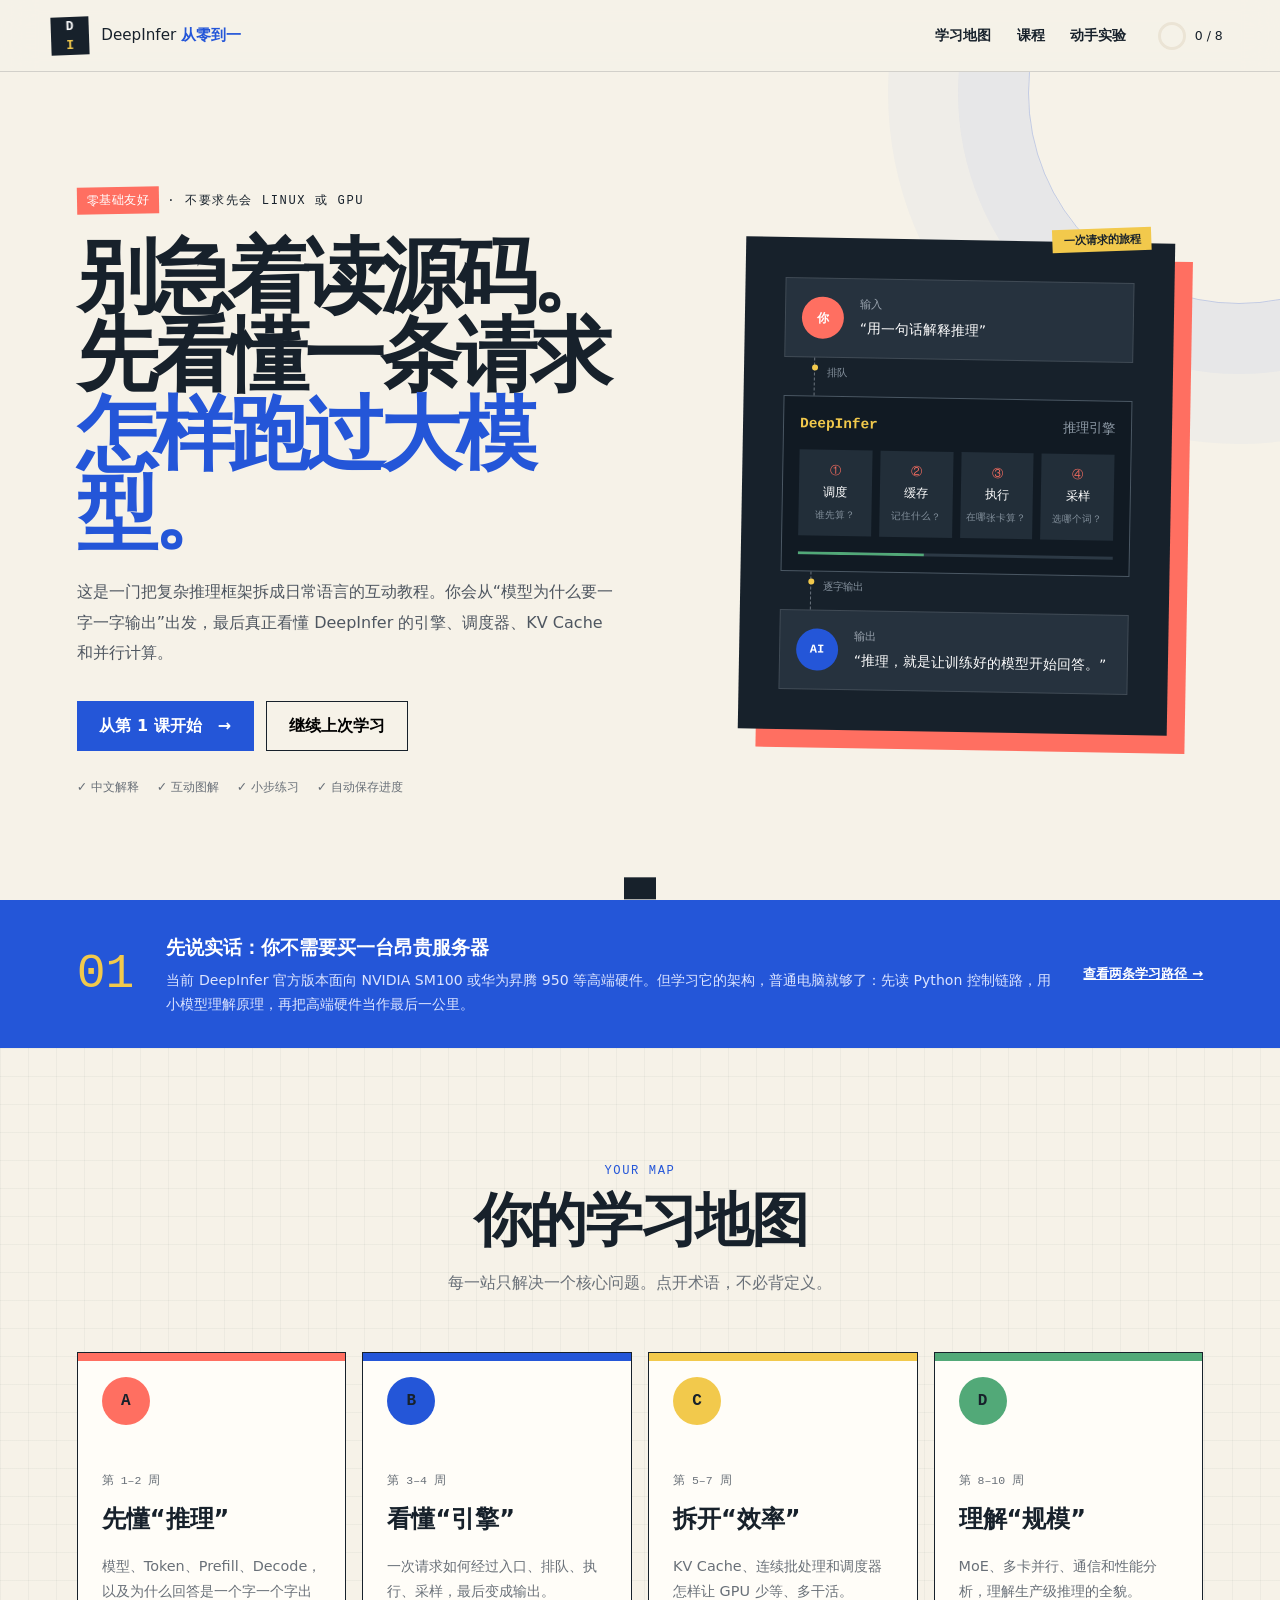
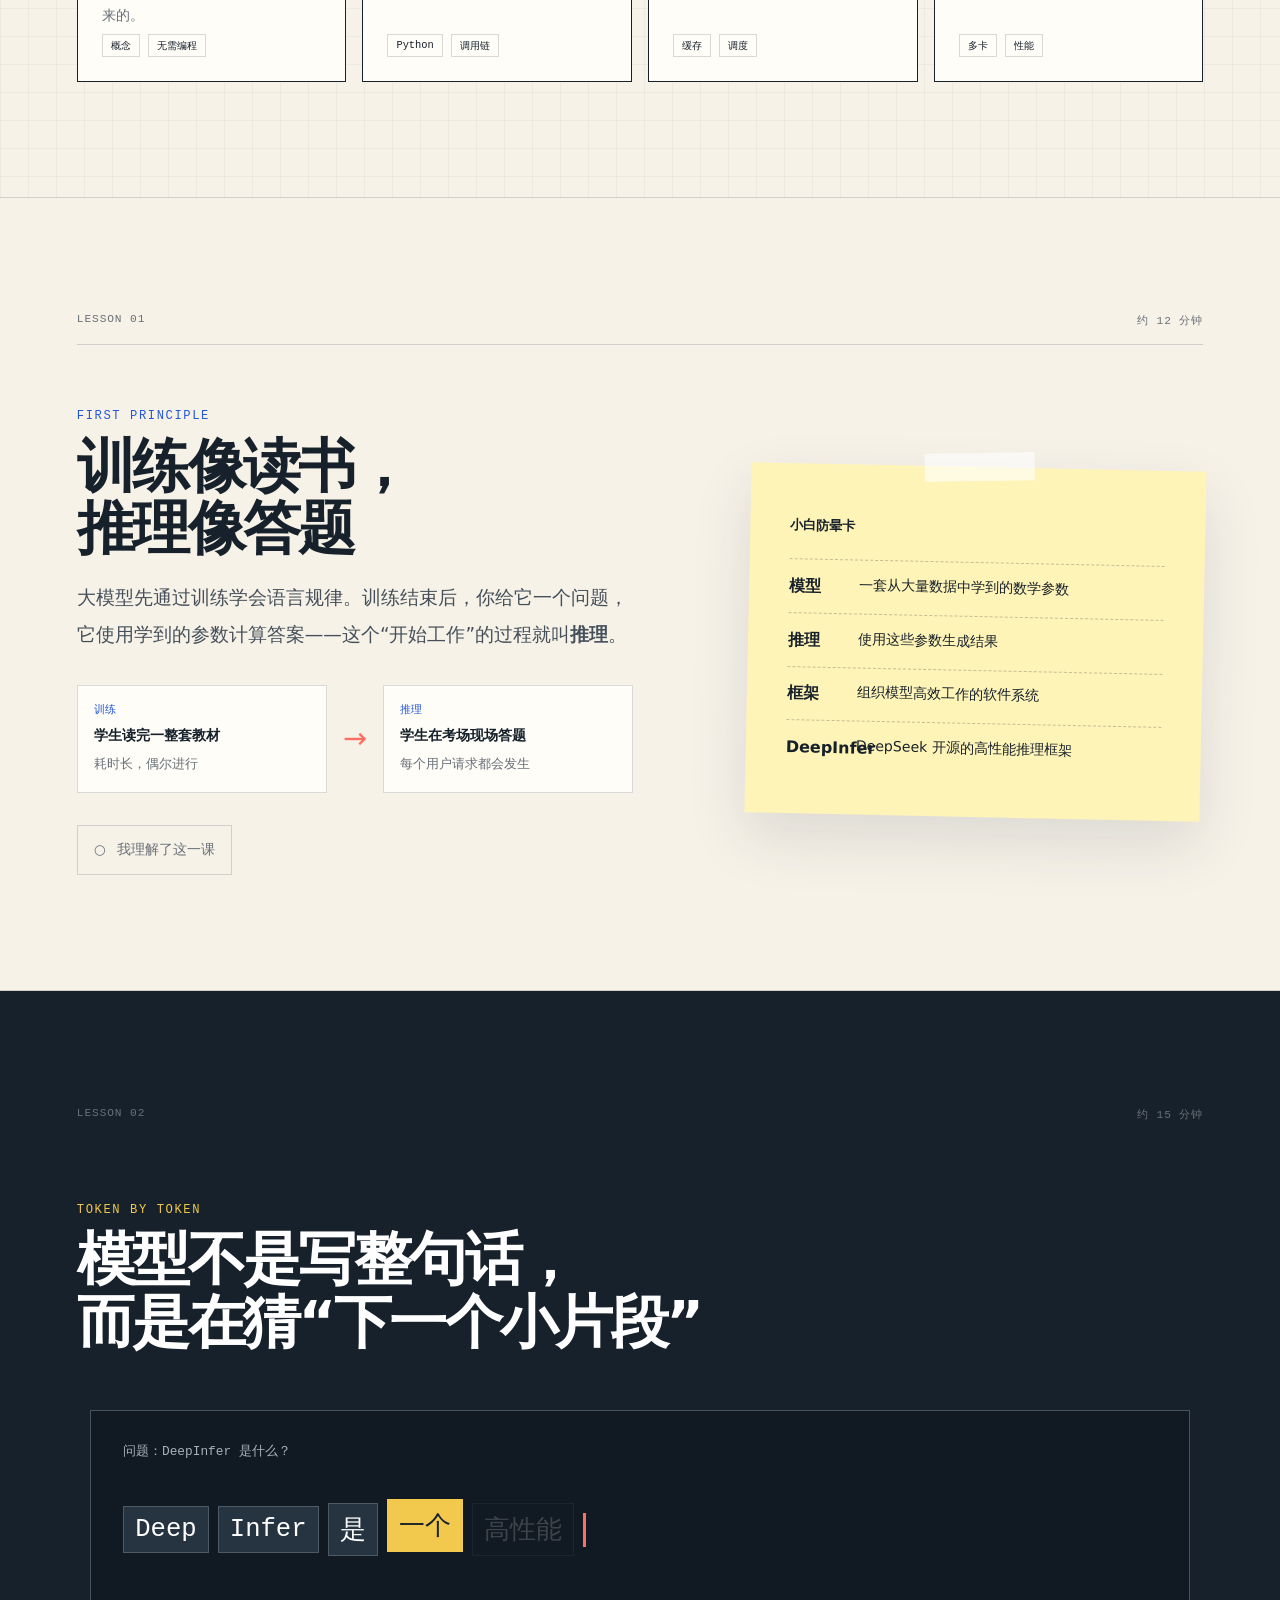
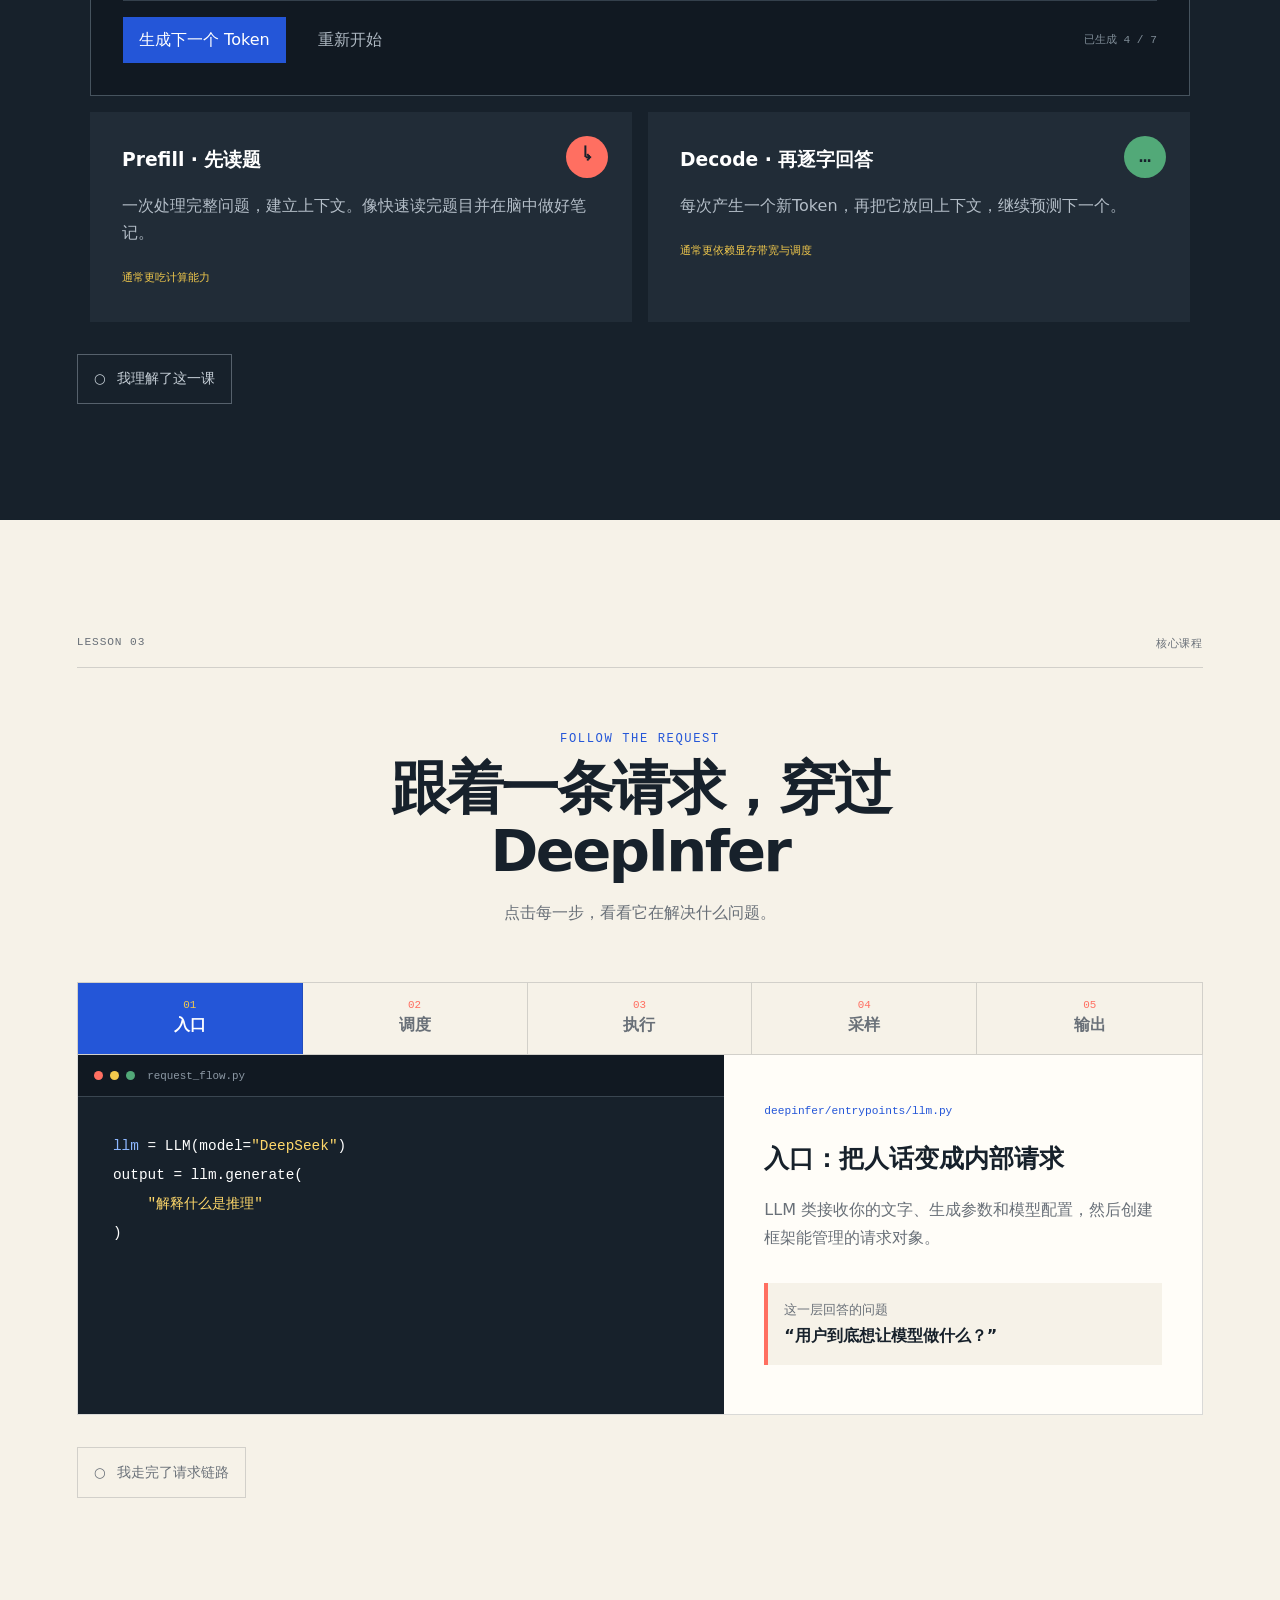
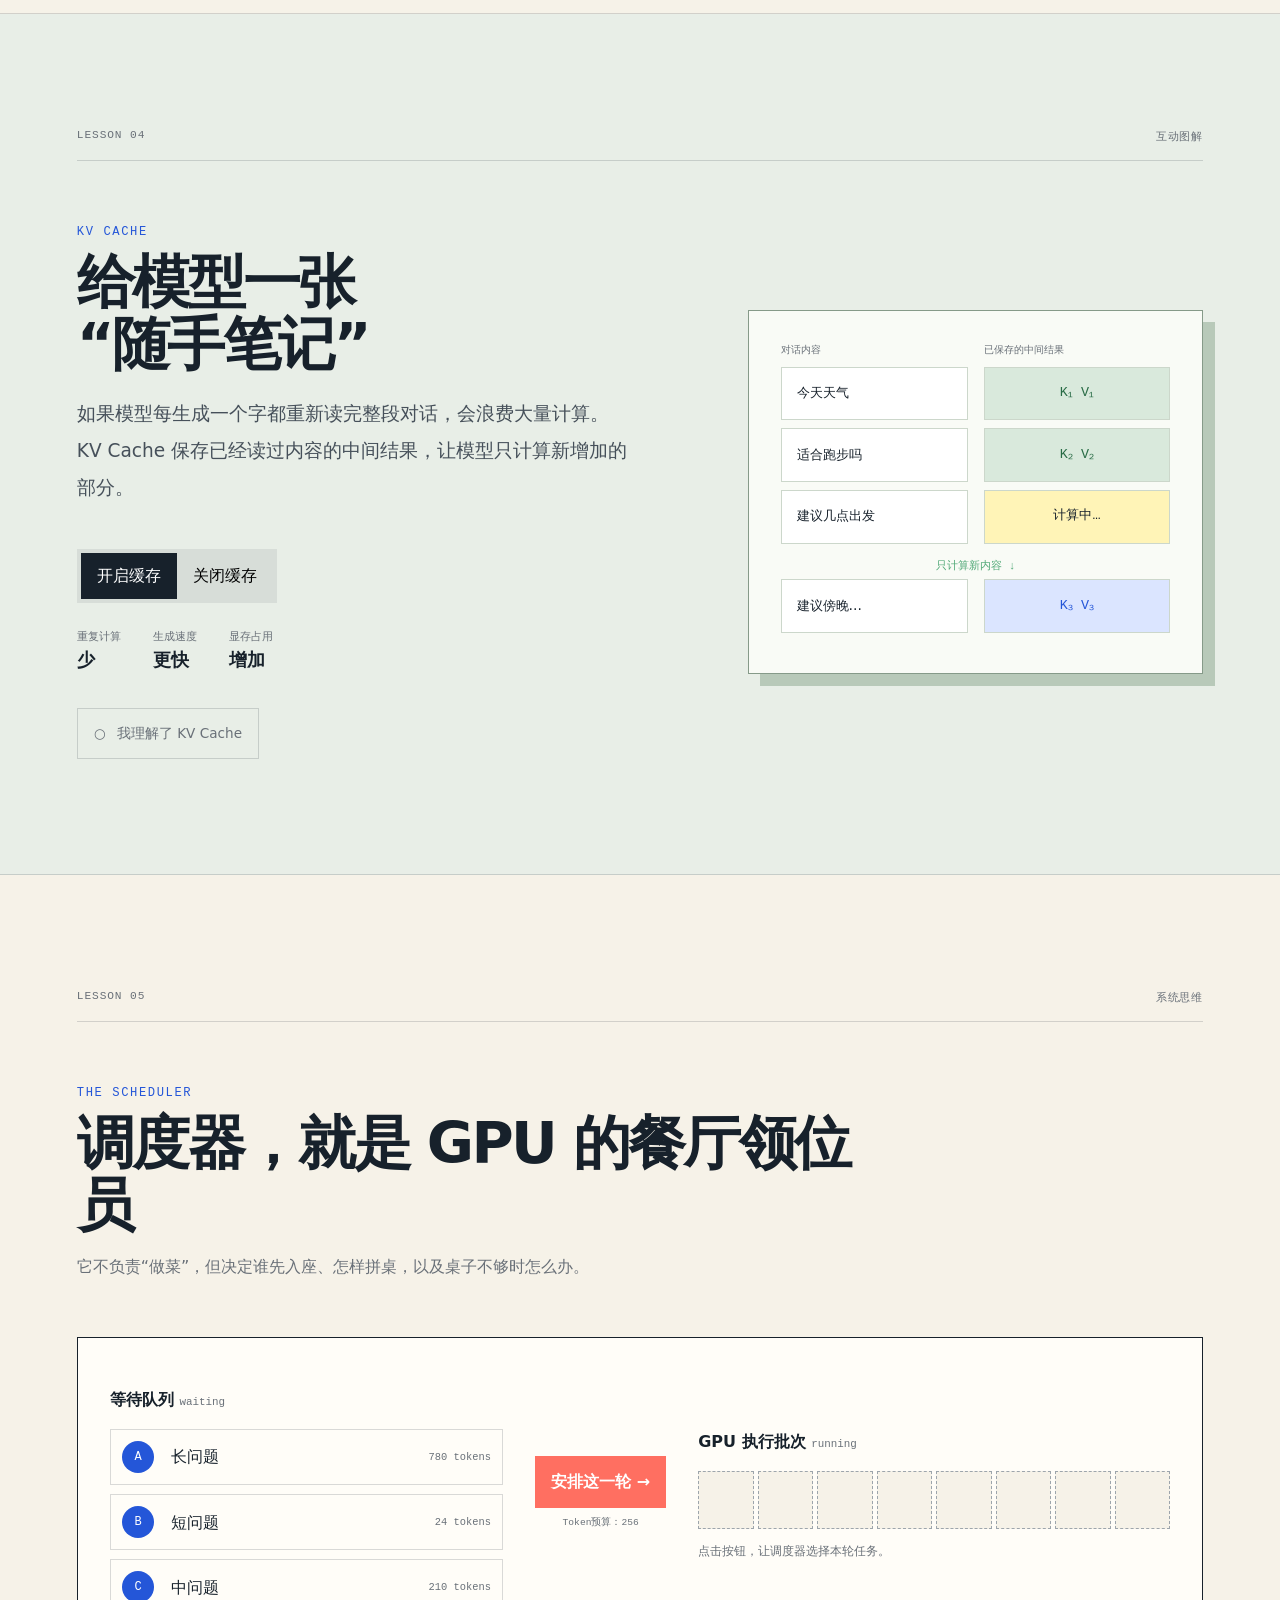
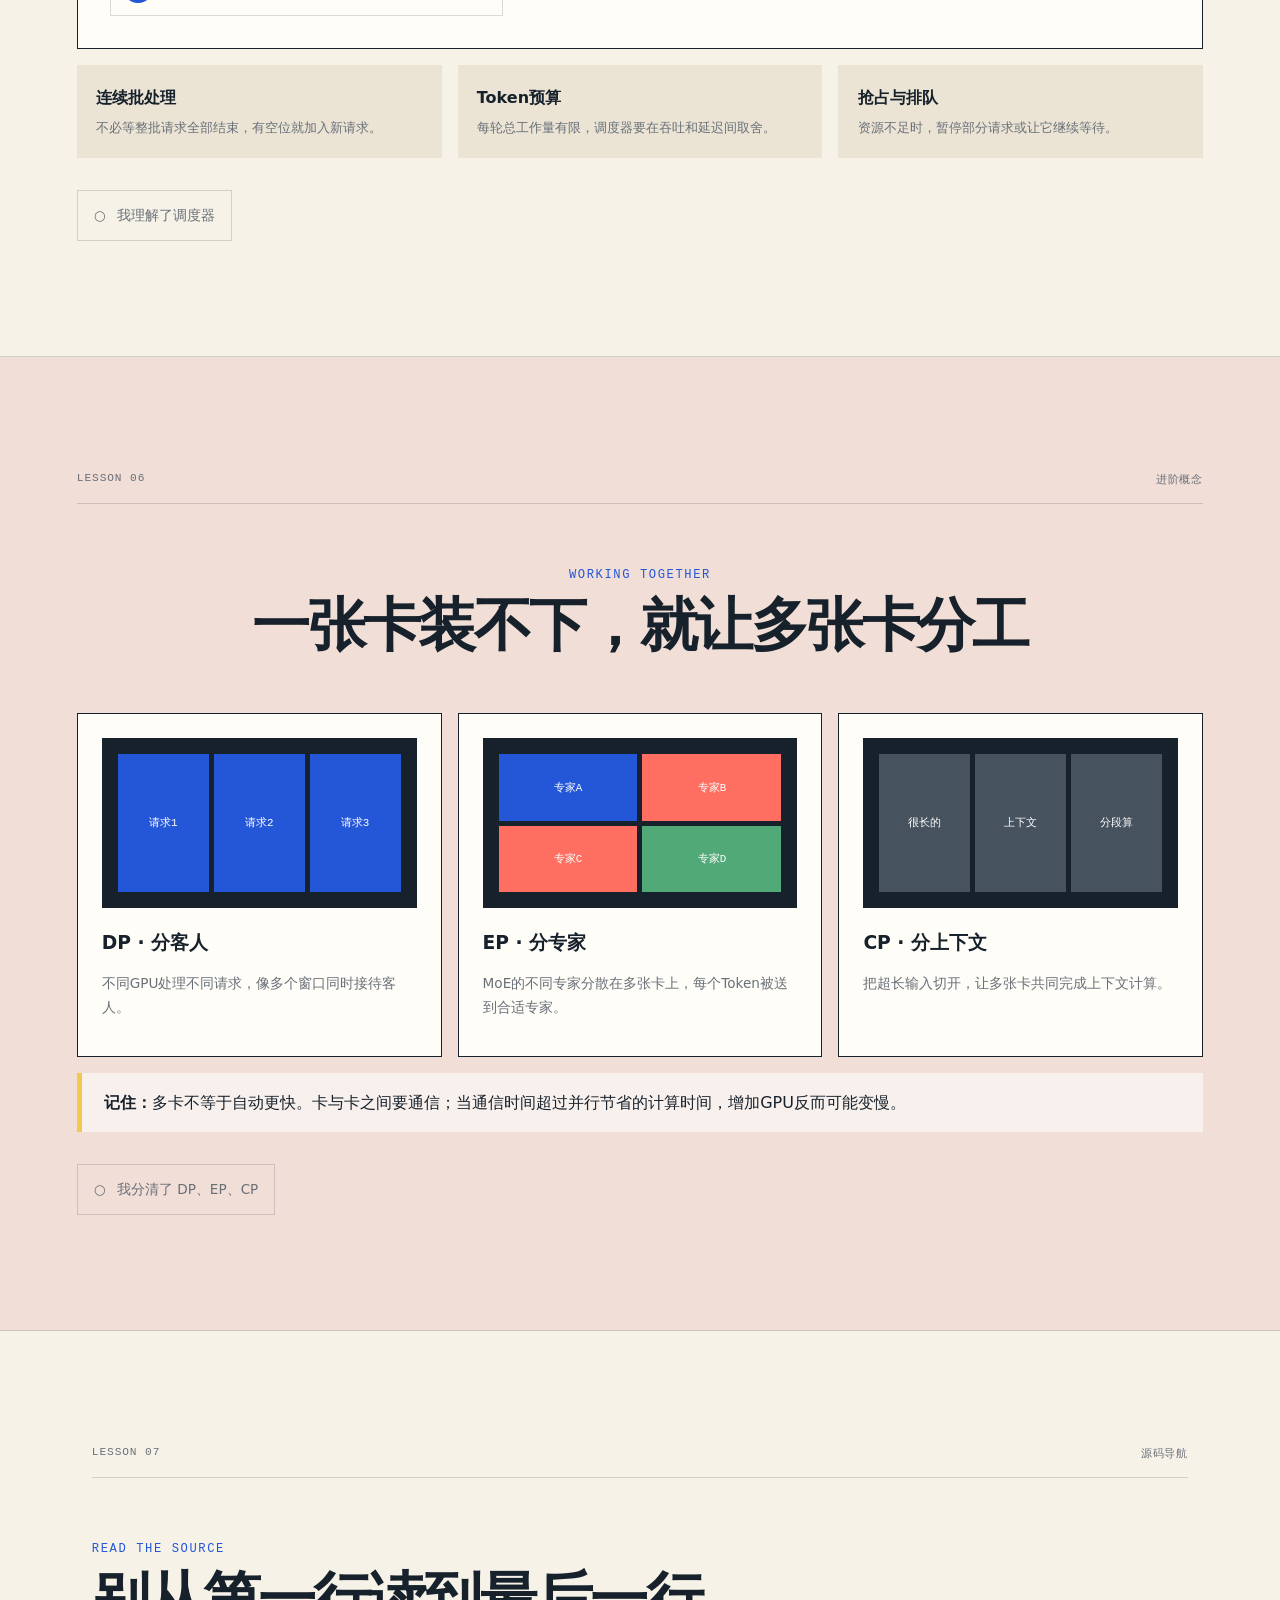
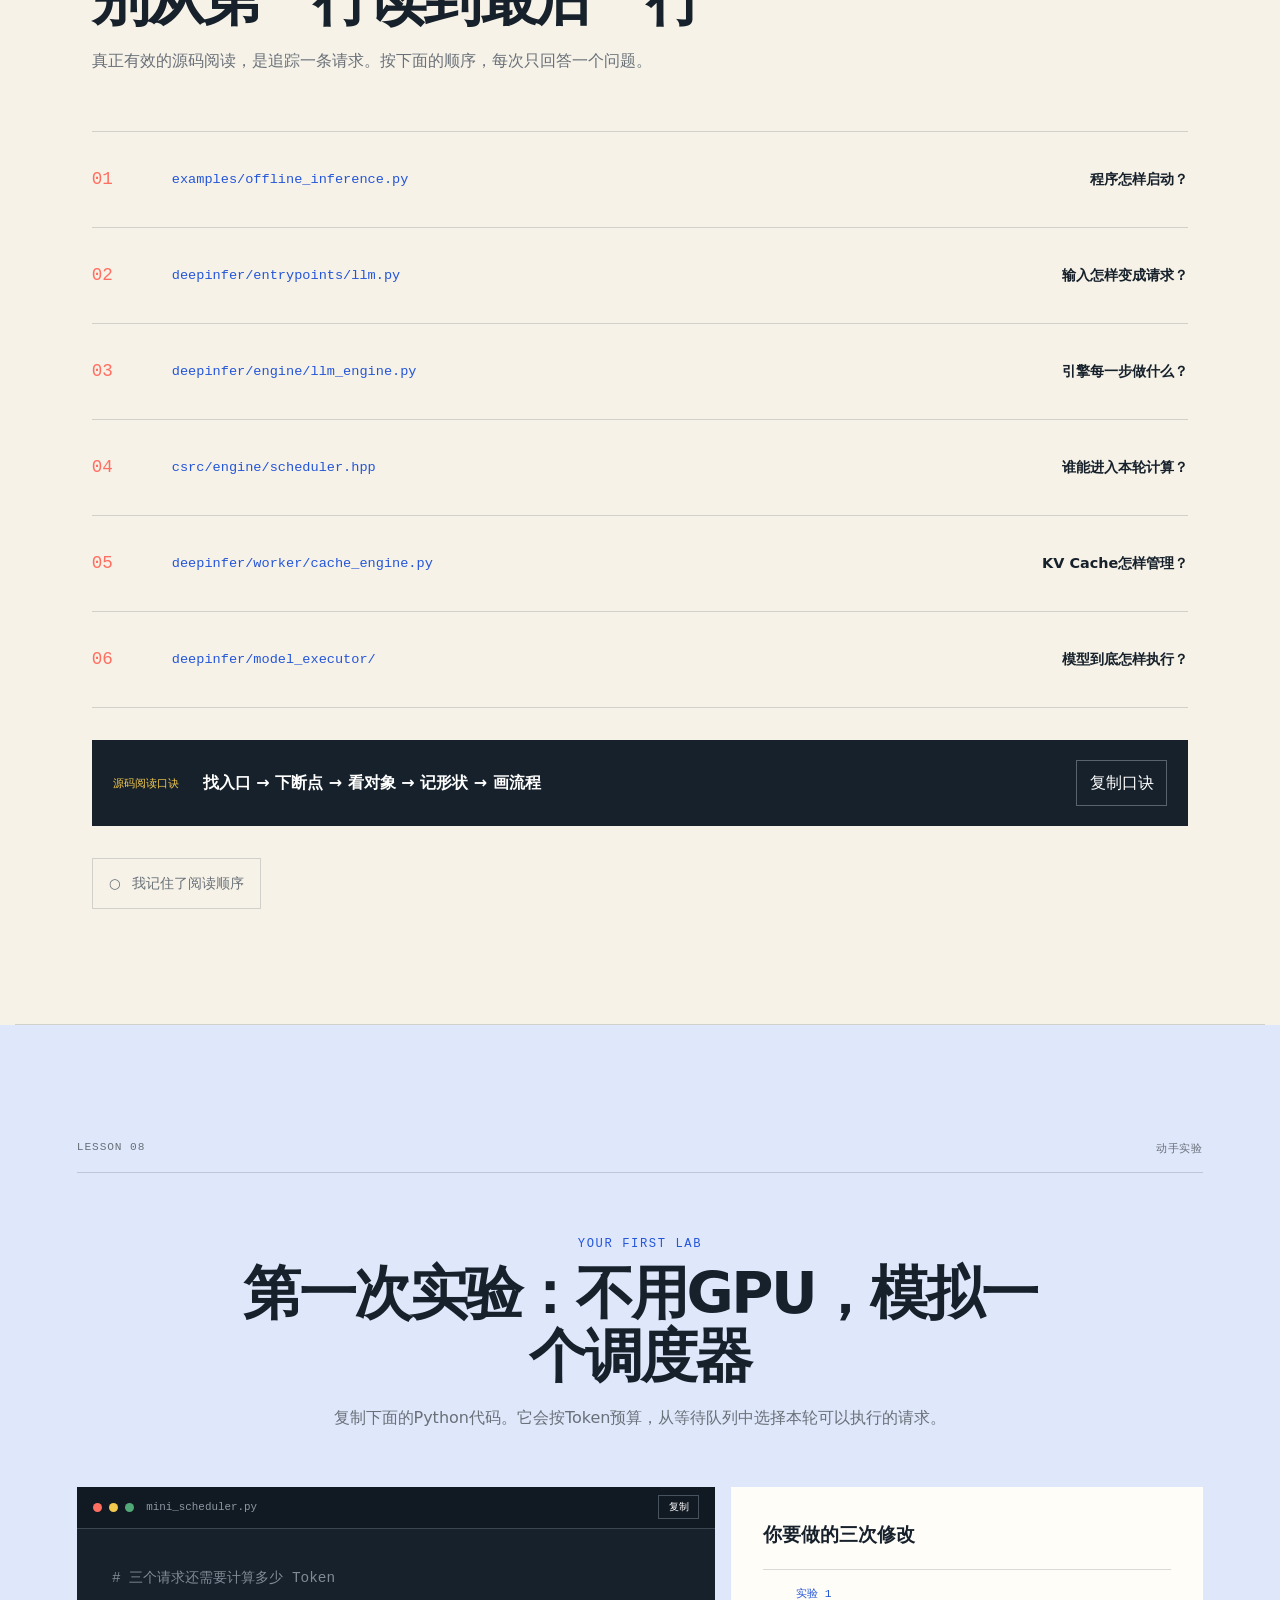
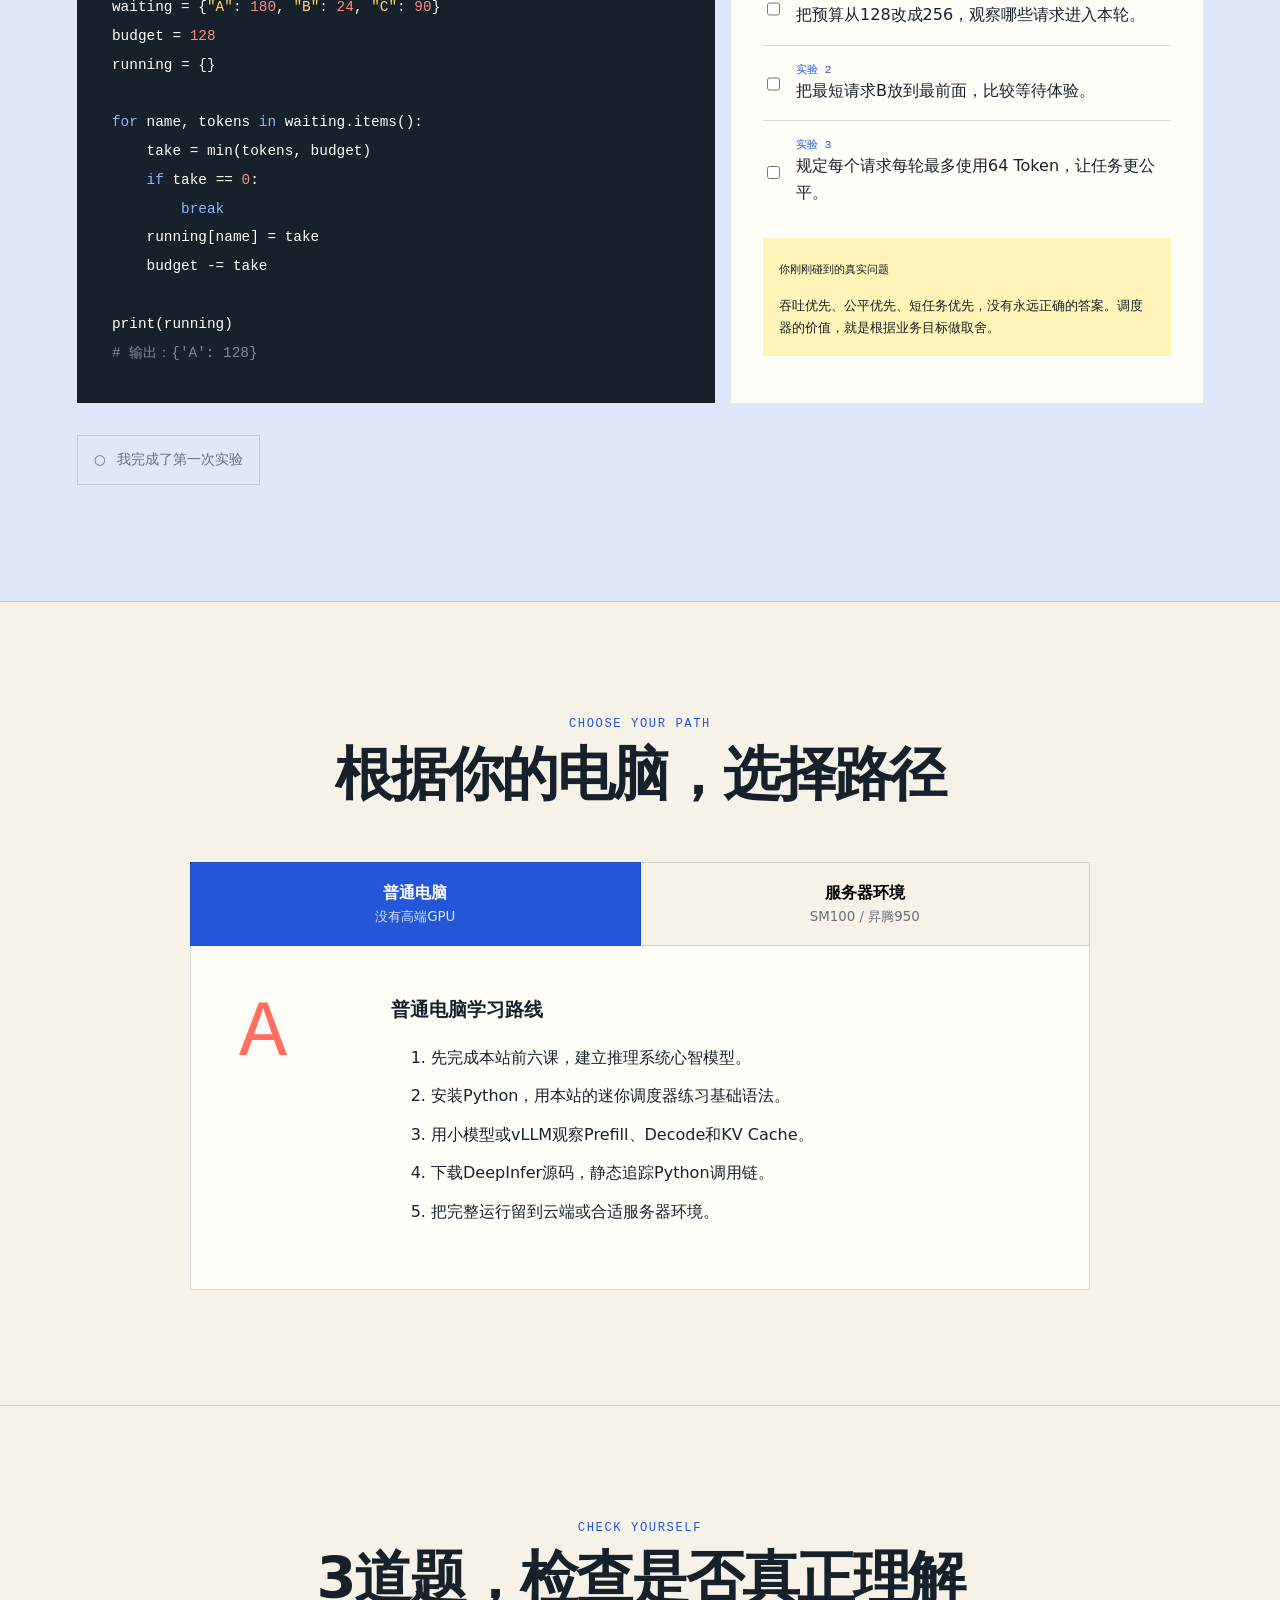
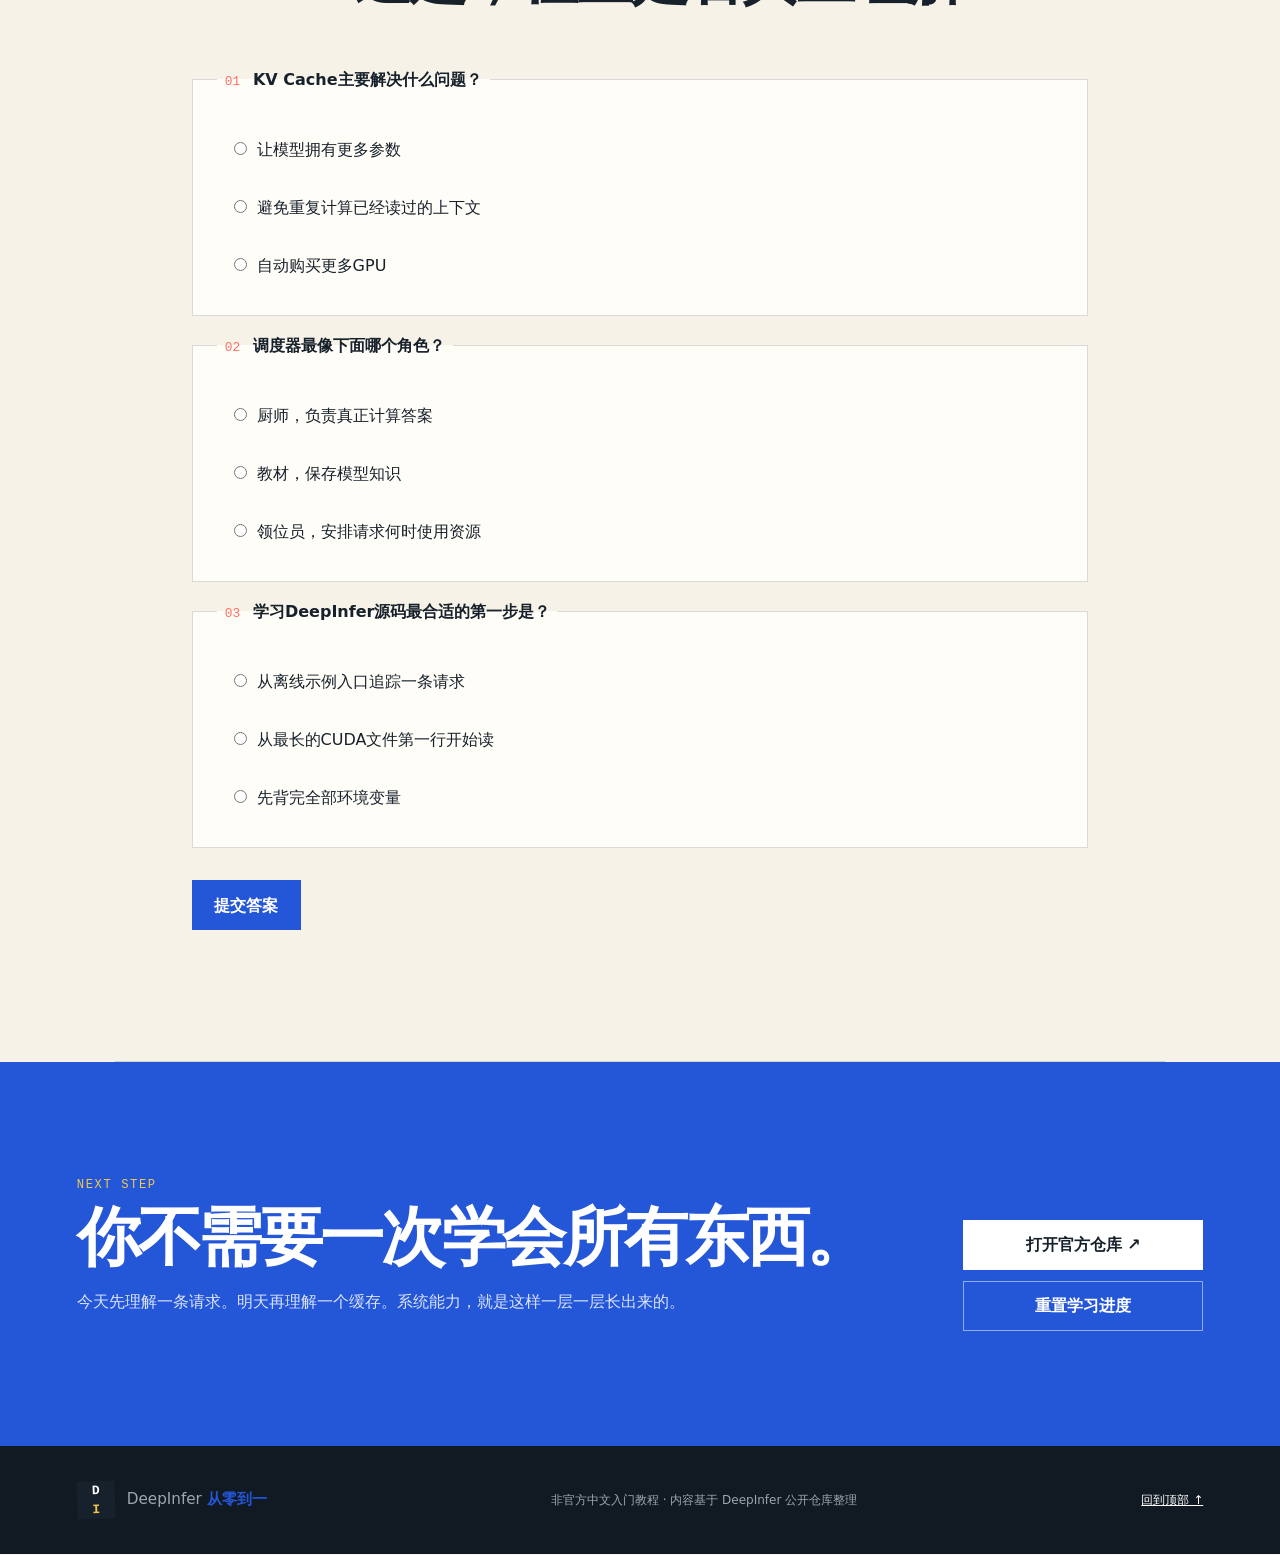
==== index.html @ 6f84c0da "Publish beginner DeepInfer tutorial" ====
<!doctype html>
<html lang="zh-CN">
<head>
  <meta charset="utf-8" />
  <meta name="viewport" content="width=device-width, initial-scale=1" />
  <meta name="description" content="面向零基础学习者的 DeepInfer 中文互动教程：从 AI 推理、KV Cache 到源码阅读。" />
  <meta name="theme-color" content="#f6f2e8" />
  <title>DeepInfer 从零到一</title>
  <link rel="stylesheet" href="./styles.css" />
</head>
<body>
  <a class="skip-link" href="#main">跳到正文</a>

  <header class="topbar">
    <a class="brand" href="#top" aria-label="返回首页">
      <span class="brand-mark" aria-hidden="true">D<span>I</span></span>
      <span>DeepInfer <b>从零到一</b></span>
    </a>
    <nav class="topnav" aria-label="主导航">
      <a href="#map">学习地图</a>
      <a href="#lessons">课程</a>
      <a href="#lab">动手实验</a>
      <button class="progress-button" id="progressButton" type="button" aria-label="查看学习进度">
        <span class="progress-ring" aria-hidden="true"><span id="progressRing"></span></span>
        <span id="progressText">0 / 8</span>
      </button>
    </nav>
  </header>

  <main id="main">
    <section class="hero" id="top">
      <div class="hero-copy">
        <p class="eyebrow"><span>零基础友好</span> · 不要求先会 Linux 或 GPU</p>
        <h1>别急着读源码。<br />先看懂一条请求<br /><em>怎样跑过大模型。</em></h1>
        <p class="hero-lead">这是一门把复杂推理框架拆成日常语言的互动教程。你会从“模型为什么要一字一字输出”出发，最后真正看懂 DeepInfer 的引擎、调度器、KV Cache 和并行计算。</p>
        <div class="hero-actions">
          <a class="button primary" href="#lesson-1">从第 1 课开始 <span>→</span></a>
          <button class="button ghost" id="resumeButton" type="button">继续上次学习</button>
        </div>
        <div class="promise-row" aria-label="课程特点">
          <span>✓ 中文解释</span><span>✓ 互动图解</span><span>✓ 小步练习</span><span>✓ 自动保存进度</span>
        </div>
      </div>

      <div class="hero-visual" aria-label="一次 AI 请求的旅程示意图">
        <div class="visual-label">一次请求的旅程</div>
        <div class="request-card request-input">
          <span class="node-icon">你</span>
          <div><small>输入</small><strong>“用一句话解释推理”</strong></div>
        </div>
        <div class="flow-line"><span></span><i>排队</i></div>
        <div class="engine-board">
          <div class="engine-title"><span>DeepInfer</span><small>推理引擎</small></div>
          <div class="engine-grid">
            <div><b>①</b><span>调度</span><small>谁先算？</small></div>
            <div><b>②</b><span>缓存</span><small>记住什么？</small></div>
            <div><b>③</b><span>执行</span><small>在哪张卡算？</small></div>
            <div><b>④</b><span>采样</span><small>选哪个词？</small></div>
          </div>
          <div class="pulse-track"><span></span></div>
        </div>
        <div class="flow-line reverse"><span></span><i>逐字输出</i></div>
        <div class="request-card request-output">
          <span class="node-icon whale">AI</span>
          <div><small>输出</small><strong id="typewriter">“推理，就是让训练好的模型开始回答。”</strong></div>
        </div>
      </div>
    </section>

    <section class="reality-strip" aria-label="学习前须知">
      <div class="reality-number">01</div>
      <div>
        <h2>先说实话：你不需要买一台昂贵服务器</h2>
        <p>当前 DeepInfer 官方版本面向 NVIDIA SM100 或华为昇腾 950 等高端硬件。但学习它的架构，普通电脑就够了：先读 Python 控制链路，用小模型理解原理，再把高端硬件当作最后一公里。</p>
      </div>
      <a href="#hardware-path">查看两条学习路径 →</a>
    </section>

    <section class="section map-section" id="map">
      <div class="section-heading">
        <p class="kicker">YOUR MAP</p>
        <h2>你的学习地图</h2>
        <p>每一站只解决一个核心问题。点开术语，不必背定义。</p>
      </div>
      <div class="map-grid">
        <article class="map-card coral">
          <span class="map-index">A</span>
          <div class="map-time">第 1–2 周</div>
          <h3>先懂“推理”</h3>
          <p>模型、Token、Prefill、Decode，以及为什么回答是一个字一个字出来的。</p>
          <div class="tag-row"><span>概念</span><span>无需编程</span></div>
        </article>
        <article class="map-card blue">
          <span class="map-index">B</span>
          <div class="map-time">第 3–4 周</div>
          <h3>看懂“引擎”</h3>
          <p>一次请求如何经过入口、排队、执行、采样，最后变成输出。</p>
          <div class="tag-row"><span>Python</span><span>调用链</span></div>
        </article>
        <article class="map-card yellow">
          <span class="map-index">C</span>
          <div class="map-time">第 5–7 周</div>
          <h3>拆开“效率”</h3>
          <p>KV Cache、连续批处理和调度器怎样让 GPU 少等、多干活。</p>
          <div class="tag-row"><span>缓存</span><span>调度</span></div>
        </article>
        <article class="map-card green">
          <span class="map-index">D</span>
          <div class="map-time">第 8–10 周</div>
          <h3>理解“规模”</h3>
          <p>MoE、多卡并行、通信和性能分析，理解生产级推理的全貌。</p>
          <div class="tag-row"><span>多卡</span><span>性能</span></div>
        </article>
      </div>
    </section>

    <section class="section concept-section" id="lesson-1">
      <div class="lesson-meta"><span>LESSON 01</span><span>约 12 分钟</span></div>
      <div class="two-column">
        <div>
          <p class="kicker">FIRST PRINCIPLE</p>
          <h2>训练像读书，<br />推理像答题</h2>
          <p class="large-copy">大模型先通过训练学会语言规律。训练结束后，你给它一个问题，它使用学到的参数计算答案——这个“开始工作”的过程就叫<strong>推理</strong>。</p>
          <div class="analogy">
            <div><span>训练</span><strong>学生读完一整套教材</strong><small>耗时长，偶尔进行</small></div>
            <div class="analogy-arrow">→</div>
            <div><span>推理</span><strong>学生在考场现场答题</strong><small>每个用户请求都会发生</small></div>
          </div>
          <button class="complete-button" data-lesson="lesson-1" type="button"><span>○</span> 我理解了这一课</button>
        </div>
        <aside class="note-card">
          <span class="tape" aria-hidden="true"></span>
          <p class="note-title">小白防晕卡</p>
          <dl>
            <div><dt>模型</dt><dd>一套从大量数据中学到的数学参数</dd></div>
            <div><dt>推理</dt><dd>使用这些参数生成结果</dd></div>
            <div><dt>框架</dt><dd>组织模型高效工作的软件系统</dd></div>
            <div><dt>DeepInfer</dt><dd>DeepSeek 开源的高性能推理框架</dd></div>
          </dl>
        </aside>
      </div>
    </section>

    <section class="section token-section" id="lesson-2">
      <div class="lesson-meta"><span>LESSON 02</span><span>约 15 分钟</span></div>
      <div class="section-heading left">
        <p class="kicker">TOKEN BY TOKEN</p>
        <h2>模型不是写整句话，<br />而是在猜“下一个小片段”</h2>
      </div>
      <div class="token-demo">
        <div class="token-prompt">问题：DeepInfer 是什么？</div>
        <div class="token-stage" id="tokenStage" aria-live="polite">
          <span class="token fixed">Deep</span><span class="token fixed">Infer</span><span class="token fixed">是</span><span class="token candidate active">一个</span><span class="token candidate">高性能</span><span class="token candidate">推理</span><span class="token candidate">框架</span><span class="cursor"></span>
        </div>
        <div class="token-controls">
          <button type="button" id="nextToken">生成下一个 Token</button>
          <button type="button" id="resetTokens" class="plain">重新开始</button>
          <span id="tokenStatus">已生成 4 / 7</span>
        </div>
      </div>
      <div class="prefill-decode">
        <div>
          <div class="phase-icon prefill-icon">↳</div>
          <h3>Prefill · 先读题</h3>
          <p>一次处理完整问题，建立上下文。像快速读完题目并在脑中做好笔记。</p>
          <small>通常更吃计算能力</small>
        </div>
        <div>
          <div class="phase-icon decode-icon">…</div>
          <h3>Decode · 再逐字回答</h3>
          <p>每次产生一个新Token，再把它放回上下文，继续预测下一个。</p>
          <small>通常更依赖显存带宽与调度</small>
        </div>
      </div>
      <button class="complete-button" data-lesson="lesson-2" type="button"><span>○</span> 我理解了这一课</button>
    </section>

    <section class="section journey-section" id="lessons">
      <div class="lesson-meta"><span>LESSON 03</span><span>核心课程</span></div>
      <div class="section-heading">
        <p class="kicker">FOLLOW THE REQUEST</p>
        <h2>跟着一条请求，穿过 DeepInfer</h2>
        <p>点击每一步，看看它在解决什么问题。</p>
      </div>
      <div class="journey">
        <div class="journey-tabs" role="tablist" aria-label="请求处理步骤">
          <button class="journey-tab active" data-step="0" role="tab" aria-selected="true"><b>01</b><span>入口</span></button>
          <button class="journey-tab" data-step="1" role="tab" aria-selected="false"><b>02</b><span>调度</span></button>
          <button class="journey-tab" data-step="2" role="tab" aria-selected="false"><b>03</b><span>执行</span></button>
          <button class="journey-tab" data-step="3" role="tab" aria-selected="false"><b>04</b><span>采样</span></button>
          <button class="journey-tab" data-step="4" role="tab" aria-selected="false"><b>05</b><span>输出</span></button>
        </div>
        <div class="journey-panel">
          <div class="journey-code" aria-hidden="true">
            <div class="code-window-bar"><i></i><i></i><i></i><span>request_flow.py</span></div>
            <pre id="journeyCode"><code><span class="kw">llm</span> = LLM(model=<span class="str">"DeepSeek"</span>)
output = llm.generate(
    <span class="str">"解释什么是推理"</span>
)</code></pre>
          </div>
          <div class="journey-copy">
            <span id="journeyFile">deepinfer/entrypoints/llm.py</span>
            <h3 id="journeyTitle">入口：把人话变成内部请求</h3>
            <p id="journeyDesc">LLM 类接收你的文字、生成参数和模型配置，然后创建框架能管理的请求对象。</p>
            <div class="question-box"><small>这一层回答的问题</small><strong id="journeyQuestion">“用户到底想让模型做什么？”</strong></div>
          </div>
        </div>
      </div>
      <button class="complete-button" data-lesson="lesson-3" type="button"><span>○</span> 我走完了请求链路</button>
    </section>

    <section class="section cache-section" id="lesson-4">
      <div class="lesson-meta"><span>LESSON 04</span><span>互动图解</span></div>
      <div class="two-column cache-layout">
        <div>
          <p class="kicker">KV CACHE</p>
          <h2>给模型一张<br />“随手笔记”</h2>
          <p class="large-copy">如果模型每生成一个字都重新读完整段对话，会浪费大量计算。KV Cache 保存已经读过内容的中间结果，让模型只计算新增加的部分。</p>
          <div class="cache-toggle" role="group" aria-label="KV Cache 开关">
            <button class="active" data-cache="on" type="button">开启缓存</button>
            <button data-cache="off" type="button">关闭缓存</button>
          </div>
          <div class="cache-result">
            <div><span>重复计算</span><strong id="repeatCalc">少</strong></div>
            <div><span>生成速度</span><strong id="generationSpeed">更快</strong></div>
            <div><span>显存占用</span><strong id="memoryUse">增加</strong></div>
          </div>
          <button class="complete-button" data-lesson="lesson-4" type="button"><span>○</span> 我理解了 KV Cache</button>
        </div>
        <div class="cache-visual" id="cacheVisual">
          <div class="cache-title"><span>对话内容</span><span>已保存的中间结果</span></div>
          <div class="cache-row"><div>今天天气</div><div class="cache-block filled">K₁ V₁</div></div>
          <div class="cache-row"><div>适合跑步吗</div><div class="cache-block filled">K₂ V₂</div></div>
          <div class="cache-row current"><div>建议几点出发</div><div class="cache-block computing">计算中…</div></div>
          <div class="cache-arrow">只计算新内容 ↓</div>
          <div class="cache-row answer"><div>建议傍晚…</div><div class="cache-block new">K₃ V₃</div></div>
        </div>
      </div>
    </section>

    <section class="section scheduler-section" id="lesson-5">
      <div class="lesson-meta"><span>LESSON 05</span><span>系统思维</span></div>
      <div class="section-heading left">
        <p class="kicker">THE SCHEDULER</p>
        <h2>调度器，就是 GPU 的餐厅领位员</h2>
        <p>它不负责“做菜”，但决定谁先入座、怎样拼桌，以及桌子不够时怎么办。</p>
      </div>
      <div class="scheduler-board">
        <div class="queue-zone">
          <h3>等待队列 <small>waiting</small></h3>
          <div id="waitingQueue" class="request-queue">
            <div class="mini-request long"><b>A</b><span>长问题</span><small>780 tokens</small></div>
            <div class="mini-request short"><b>B</b><span>短问题</span><small>24 tokens</small></div>
            <div class="mini-request medium"><b>C</b><span>中问题</span><small>210 tokens</small></div>
          </div>
        </div>
        <div class="schedule-action">
          <button id="scheduleButton" type="button">安排这一轮 <span>→</span></button>
          <small>Token预算：256</small>
        </div>
        <div class="gpu-zone">
          <h3>GPU 执行批次 <small>running</small></h3>
          <div class="gpu-slots" id="gpuSlots"><div></div><div></div><div></div><div></div><div></div><div></div><div></div><div></div></div>
          <p id="schedulerMessage">点击按钮，让调度器选择本轮任务。</p>
        </div>
      </div>
      <div class="scheduler-lessons">
        <div><b>连续批处理</b><span>不必等整批请求全部结束，有空位就加入新请求。</span></div>
        <div><b>Token预算</b><span>每轮总工作量有限，调度器要在吞吐和延迟间取舍。</span></div>
        <div><b>抢占与排队</b><span>资源不足时，暂停部分请求或让它继续等待。</span></div>
      </div>
      <button class="complete-button" data-lesson="lesson-5" type="button"><span>○</span> 我理解了调度器</button>
    </section>

    <section class="section parallel-section" id="lesson-6">
      <div class="lesson-meta"><span>LESSON 06</span><span>进阶概念</span></div>
      <div class="section-heading">
        <p class="kicker">WORKING TOGETHER</p>
        <h2>一张卡装不下，就让多张卡分工</h2>
      </div>
      <div class="parallel-cards">
        <article>
          <div class="parallel-art dp"><span>请求1</span><span>请求2</span><span>请求3</span></div>
          <h3>DP · 分客人</h3>
          <p>不同GPU处理不同请求，像多个窗口同时接待客人。</p>
        </article>
        <article>
          <div class="parallel-art ep"><span>专家A</span><span>专家B</span><span>专家C</span><span>专家D</span></div>
          <h3>EP · 分专家</h3>
          <p>MoE的不同专家分散在多张卡上，每个Token被送到合适专家。</p>
        </article>
        <article>
          <div class="parallel-art cp"><span>很长的</span><span>上下文</span><span>分段算</span></div>
          <h3>CP · 分上下文</h3>
          <p>把超长输入切开，让多张卡共同完成上下文计算。</p>
        </article>
      </div>
      <div class="warning-callout"><strong>记住：</strong>多卡不等于自动更快。卡与卡之间要通信；当通信时间超过并行节省的计算时间，增加GPU反而可能变慢。</div>
      <button class="complete-button" data-lesson="lesson-6" type="button"><span>○</span> 我分清了 DP、EP、CP</button>
    </section>

    <section class="section code-section" id="lesson-7">
      <div class="lesson-meta"><span>LESSON 07</span><span>源码导航</span></div>
      <div class="section-heading left">
        <p class="kicker">READ THE SOURCE</p>
        <h2>别从第一行读到最后一行</h2>
        <p>真正有效的源码阅读，是追踪一条请求。按下面的顺序，每次只回答一个问题。</p>
      </div>
      <ol class="source-path">
        <li><span>01</span><div><code>examples/offline_inference.py</code><strong>程序怎样启动？</strong></div></li>
        <li><span>02</span><div><code>deepinfer/entrypoints/llm.py</code><strong>输入怎样变成请求？</strong></div></li>
        <li><span>03</span><div><code>deepinfer/engine/llm_engine.py</code><strong>引擎每一步做什么？</strong></div></li>
        <li><span>04</span><div><code>csrc/engine/scheduler.hpp</code><strong>谁能进入本轮计算？</strong></div></li>
        <li><span>05</span><div><code>deepinfer/worker/cache_engine.py</code><strong>KV Cache怎样管理？</strong></div></li>
        <li><span>06</span><div><code>deepinfer/model_executor/</code><strong>模型到底怎样执行？</strong></div></li>
      </ol>
      <div class="code-tip">
        <span>源码阅读口诀</span>
        <strong>找入口 → 下断点 → 看对象 → 记形状 → 画流程</strong>
        <button id="copyMantra" type="button">复制口诀</button>
      </div>
      <button class="complete-button" data-lesson="lesson-7" type="button"><span>○</span> 我记住了阅读顺序</button>
    </section>

    <section class="section lab-section" id="lab">
      <div class="lesson-meta"><span>LESSON 08</span><span>动手实验</span></div>
      <div class="section-heading">
        <p class="kicker">YOUR FIRST LAB</p>
        <h2>第一次实验：不用GPU，模拟一个调度器</h2>
        <p>复制下面的Python代码。它会按Token预算，从等待队列中选择本轮可以执行的请求。</p>
      </div>
      <div class="lab-grid">
        <div class="code-window">
          <div class="code-window-bar"><i></i><i></i><i></i><span>mini_scheduler.py</span><button class="copy-code" data-copy="labCode" type="button">复制</button></div>
          <pre id="labCode"><code><span class="cm"># 三个请求还需要计算多少 Token</span>
waiting = {<span class="str">"A"</span>: <span class="num">180</span>, <span class="str">"B"</span>: <span class="num">24</span>, <span class="str">"C"</span>: <span class="num">90</span>}
budget = <span class="num">128</span>
running = {}

<span class="kw">for</span> name, tokens <span class="kw">in</span> waiting.items():
    take = min(tokens, budget)
    <span class="kw">if</span> take == <span class="num">0</span>:
        <span class="kw">break</span>
    running[name] = take
    budget -= take

print(running)
<span class="cm"># 输出：{'A': 128}</span></code></pre>
        </div>
        <div class="lab-steps">
          <h3>你要做的三次修改</h3>
          <label><input type="checkbox" data-lab="1" /><span><b>实验 1</b>把预算从128改成256，观察哪些请求进入本轮。</span></label>
          <label><input type="checkbox" data-lab="2" /><span><b>实验 2</b>把最短请求B放到最前面，比较等待体验。</span></label>
          <label><input type="checkbox" data-lab="3" /><span><b>实验 3</b>规定每个请求每轮最多使用64 Token，让任务更公平。</span></label>
          <div class="lab-insight"><small>你刚刚碰到的真实问题</small><p>吞吐优先、公平优先、短任务优先，没有永远正确的答案。调度器的价值，就是根据业务目标做取舍。</p></div>
        </div>
      </div>
      <button class="complete-button" data-lesson="lesson-8" type="button"><span>○</span> 我完成了第一次实验</button>
    </section>

    <section class="section hardware-section" id="hardware-path">
      <div class="section-heading">
        <p class="kicker">CHOOSE YOUR PATH</p>
        <h2>根据你的电脑，选择路径</h2>
      </div>
      <div class="path-switcher">
        <button class="path-choice active" data-path="normal" type="button">
          <span>普通电脑</span><small>没有高端GPU</small>
        </button>
        <button class="path-choice" data-path="server" type="button">
          <span>服务器环境</span><small>SM100 / 昇腾950</small>
        </button>
      </div>
      <div class="path-panel" id="pathPanel">
        <div class="path-number">A</div>
        <div>
          <h3>普通电脑学习路线</h3>
          <ol>
            <li>先完成本站前六课，建立推理系统心智模型。</li>
            <li>安装Python，用本站的迷你调度器练习基础语法。</li>
            <li>用小模型或vLLM观察Prefill、Decode和KV Cache。</li>
            <li>下载DeepInfer源码，静态追踪Python调用链。</li>
            <li>把完整运行留到云端或合适服务器环境。</li>
          </ol>
        </div>
      </div>
    </section>

    <section class="section quiz-section" id="quiz">
      <div class="section-heading">
        <p class="kicker">CHECK YOURSELF</p>
        <h2>3道题，检查是否真正理解</h2>
      </div>
      <form id="quizForm">
        <fieldset data-answer="b">
          <legend><span>01</span>KV Cache主要解决什么问题？</legend>
          <label><input type="radio" name="q1" value="a" />让模型拥有更多参数</label>
          <label><input type="radio" name="q1" value="b" />避免重复计算已经读过的上下文</label>
          <label><input type="radio" name="q1" value="c" />自动购买更多GPU</label>
          <p class="feedback"></p>
        </fieldset>
        <fieldset data-answer="c">
          <legend><span>02</span>调度器最像下面哪个角色？</legend>
          <label><input type="radio" name="q2" value="a" />厨师，负责真正计算答案</label>
          <label><input type="radio" name="q2" value="b" />教材，保存模型知识</label>
          <label><input type="radio" name="q2" value="c" />领位员，安排请求何时使用资源</label>
          <p class="feedback"></p>
        </fieldset>
        <fieldset data-answer="a">
          <legend><span>03</span>学习DeepInfer源码最合适的第一步是？</legend>
          <label><input type="radio" name="q3" value="a" />从离线示例入口追踪一条请求</label>
          <label><input type="radio" name="q3" value="b" />从最长的CUDA文件第一行开始读</label>
          <label><input type="radio" name="q3" value="c" />先背完全部环境变量</label>
          <p class="feedback"></p>
        </fieldset>
        <button class="button primary quiz-submit" type="submit">提交答案</button>
        <div id="quizResult" class="quiz-result" aria-live="polite"></div>
      </form>
    </section>

    <section class="final-section">
      <div>
        <p class="kicker">NEXT STEP</p>
        <h2>你不需要一次学会所有东西。</h2>
        <p>今天先理解一条请求。明天再理解一个缓存。系统能力，就是这样一层一层长出来的。</p>
      </div>
      <div class="final-actions">
        <a class="button light" href="https://github.com/deepseek-ai/DeepInfer" target="_blank" rel="noreferrer">打开官方仓库 ↗</a>
        <button class="button outline-light" id="resetProgress" type="button">重置学习进度</button>
      </div>
    </section>
  </main>

  <footer>
    <div class="brand footer-brand"><span class="brand-mark">D<span>I</span></span><span>DeepInfer <b>从零到一</b></span></div>
    <p>非官方中文入门教程 · 内容基于 DeepInfer 公开仓库整理</p>
    <a href="#top">回到顶部 ↑</a>
  </footer>

  <div class="progress-drawer" id="progressDrawer" aria-hidden="true">
    <div class="drawer-backdrop" data-close-drawer></div>
    <aside role="dialog" aria-modal="true" aria-labelledby="drawerTitle">
      <button class="drawer-close" data-close-drawer type="button" aria-label="关闭">×</button>
      <p class="kicker">YOUR PROGRESS</p>
      <h2 id="drawerTitle">我的学习进度</h2>
      <div class="drawer-meter"><span id="drawerMeter"></span></div>
      <p id="drawerSummary">已完成 0 / 8 课</p>
      <ol id="progressList"></ol>
    </aside>
  </div>

  <div class="toast" id="toast" role="status" aria-live="polite"></div>
  <script src="./script.js"></script>
</body>
</html>
---- styles.css ----
:root {
  --paper: #f6f2e8;
  --paper-deep: #ebe4d5;
  --ink: #17212b;
  --muted: #697078;
  --blue: #2456d8;
  --blue-dark: #173aa2;
  --coral: #ff6f61;
  --yellow: #f2c94c;
  --green: #52a978;
  --line: rgba(23, 33, 43, .16);
  --white: #fffdf8;
  --shadow: 0 24px 60px rgba(42, 45, 54, .12);
  --sans: "Noto Sans SC", system-ui, sans-serif;
  --mono: "DM Mono", "SFMono-Regular", Consolas, monospace;
}

* { box-sizing: border-box; }
html { scroll-behavior: smooth; }
body {
  margin: 0;
  color: var(--ink);
  background: var(--paper);
  font-family: var(--sans);
  line-height: 1.7;
  overflow-x: hidden;
}
button, input { font: inherit; }
button, a { -webkit-tap-highlight-color: transparent; }
a { color: inherit; }
.skip-link { position: fixed; left: 1rem; top: -5rem; z-index: 100; background: var(--ink); color: white; padding: .7rem 1rem; }
.skip-link:focus { top: 1rem; }

.topbar {
  position: sticky;
  top: 0;
  z-index: 50;
  display: flex;
  justify-content: space-between;
  align-items: center;
  min-height: 72px;
  padding: 0 max(4vw, 24px);
  border-bottom: 1px solid var(--line);
  background: rgba(246, 242, 232, .9);
  backdrop-filter: blur(16px);
}
.brand { display: flex; align-items: center; gap: .75rem; text-decoration: none; font-size: .95rem; }
.brand b { color: var(--blue); }
.brand-mark { display: grid; place-items: center; width: 38px; height: 38px; background: var(--ink); color: white; font: 700 13px var(--mono); transform: rotate(-2deg); }
.brand-mark span { color: var(--yellow); }
.topnav { display: flex; align-items: center; gap: 1.6rem; }
.topnav > a { text-decoration: none; font-size: .86rem; font-weight: 600; }
.topnav > a:hover { color: var(--blue); }
.progress-button { display: flex; align-items: center; gap: .55rem; border: 0; background: transparent; cursor: pointer; color: var(--ink); font-size: .78rem; }
.progress-ring { position: relative; display: block; width: 28px; height: 28px; border: 3px solid var(--paper-deep); border-radius: 50%; overflow: hidden; transform: rotate(-90deg); }
.progress-ring span { position: absolute; inset: 0; background: conic-gradient(var(--blue) var(--progress, 0%), transparent 0); }

.hero {
  position: relative;
  display: grid;
  grid-template-columns: 1.05fr .95fr;
  gap: clamp(3rem, 7vw, 8rem);
  align-items: center;
  min-height: calc(100vh - 72px);
  padding: 7vw max(6vw, 24px);
  overflow: hidden;
}
.hero::before {
  content: "";
  position: absolute;
  width: 420px; height: 420px;
  right: -170px; top: -190px;
  border: 1px solid rgba(36, 86, 216, .25);
  border-radius: 50%;
  box-shadow: 0 0 0 70px rgba(36, 86, 216, .04), 0 0 0 140px rgba(36, 86, 216, .03);
}
.eyebrow, .kicker { font: 500 .76rem var(--mono); letter-spacing: .13em; text-transform: uppercase; }
.eyebrow span { display: inline-block; padding: .3rem .6rem; color: white; background: var(--coral); letter-spacing: .04em; transform: rotate(-1deg); }
h1 { margin: 1.5rem 0; font-size: clamp(3.3rem, 6.3vw, 7.2rem); line-height: .98; letter-spacing: -.065em; }
h1 em { color: var(--blue); font-style: normal; }
.hero-lead { max-width: 700px; color: #4e5660; font-size: clamp(1rem, 1.25vw, 1.2rem); line-height: 1.9; }
.hero-actions { display: flex; flex-wrap: wrap; gap: .8rem; margin-top: 2rem; }
.button { display: inline-flex; align-items: center; justify-content: center; gap: 1rem; min-height: 50px; padding: 0 1.35rem; border: 1px solid var(--ink); text-decoration: none; cursor: pointer; font-weight: 700; transition: transform .2s, box-shadow .2s, background .2s; }
.button:hover { transform: translateY(-2px); box-shadow: 5px 5px 0 var(--ink); }
.button.primary { background: var(--blue); color: white; border-color: var(--blue); }
.button.ghost { background: transparent; }
.promise-row { display: flex; flex-wrap: wrap; gap: 1.1rem; margin-top: 1.6rem; color: var(--muted); font-size: .78rem; }

.hero-visual { position: relative; max-width: 560px; margin: auto; padding: 2.5rem; background: var(--ink); color: white; box-shadow: 18px 18px 0 var(--coral); transform: rotate(1deg); }
.visual-label { position: absolute; top: -14px; right: 24px; padding: .25rem .7rem; background: var(--yellow); color: var(--ink); font: 600 .7rem var(--mono); transform: rotate(-3deg); }
.request-card { display: flex; gap: 1rem; align-items: center; padding: 1rem; background: #26323e; border: 1px solid rgba(255,255,255,.12); }
.request-card small { display: block; color: #98a2ad; font-size: .7rem; }
.request-card strong { font-size: .86rem; font-weight: 500; }
.node-icon { display: grid; place-items: center; flex: 0 0 42px; height: 42px; border-radius: 50%; background: var(--coral); font: 600 .75rem var(--mono); }
.node-icon.whale { background: var(--blue); }
.flow-line { position: relative; height: 38px; border-left: 1px dashed #6b747e; margin-left: 30px; }
.flow-line span { position: absolute; width: 6px; height: 6px; left: -3px; top: 7px; border-radius: 50%; background: var(--yellow); animation: travel 1.6s infinite; }
.flow-line i { position: absolute; left: 12px; top: 8px; color: #84909c; font: normal .65rem var(--mono); }
.flow-line.reverse span { animation-direction: reverse; }
@keyframes travel { from { transform: translateY(0); } to { transform: translateY(24px); } }
.engine-board { padding: 1rem; border: 1px solid #4b5864; background: #111a23; }
.engine-title { display: flex; justify-content: space-between; align-items: baseline; margin-bottom: .9rem; }
.engine-title span { color: var(--yellow); font: 600 .9rem var(--mono); }
.engine-title small { color: #8d99a5; }
.engine-grid { display: grid; grid-template-columns: repeat(4, 1fr); gap: .5rem; }
.engine-grid div { padding: .8rem .4rem; text-align: center; background: #222e39; }
.engine-grid b, .engine-grid span, .engine-grid small { display: block; }
.engine-grid b { color: var(--coral); font: 500 .7rem var(--mono); }
.engine-grid span { margin: .25rem 0; font-size: .76rem; }
.engine-grid small { color: #83909c; font-size: .6rem; }
.pulse-track { height: 3px; margin-top: 1rem; background: #2c3945; overflow: hidden; }
.pulse-track span { display: block; width: 40%; height: 100%; background: var(--green); animation: pulse 2s infinite ease-in-out; }
@keyframes pulse { 0% { transform: translateX(-100%); } 100% { transform: translateX(350%); } }

.reality-strip { display: grid; grid-template-columns: auto 1fr auto; gap: 2rem; align-items: center; padding: 2rem max(6vw, 24px); color: white; background: var(--blue); }
.reality-number { font: 500 3rem var(--mono); color: var(--yellow); }
.reality-strip h2 { margin: 0 0 .25rem; font-size: 1.2rem; }
.reality-strip p { margin: 0; color: #dce4ff; font-size: .88rem; }
.reality-strip a { white-space: nowrap; font-size: .83rem; font-weight: 700; }

.section { max-width: 1440px; margin: auto; padding: clamp(5rem, 9vw, 9rem) max(6vw, 24px); border-bottom: 1px solid var(--line); }
.section-heading { max-width: 800px; margin: 0 auto 3.5rem; text-align: center; }
.section-heading.left { margin-left: 0; text-align: left; }
.kicker { margin: 0 0 .8rem; color: var(--blue); }
.section h2 { margin: 0; font-size: clamp(2.2rem, 4.5vw, 4.7rem); line-height: 1.08; letter-spacing: -.045em; }
.section-heading > p:last-child { color: var(--muted); }
.lesson-meta { display: flex; justify-content: space-between; padding-bottom: 1rem; margin-bottom: 4rem; border-bottom: 1px solid var(--line); color: var(--muted); font: 500 .7rem var(--mono); letter-spacing: .08em; }
.complete-button { display: flex; align-items: center; gap: .7rem; margin-top: 2rem; padding: .8rem 1rem; border: 1px solid var(--line); background: transparent; cursor: pointer; color: var(--muted); font-size: .85rem; }
.complete-button:hover { border-color: var(--blue); color: var(--blue); }
.complete-button.done { background: #e4f3e9; border-color: var(--green); color: #286b45; }
.complete-button.done span { font-size: 0; }
.complete-button.done span::after { content: "✓"; font-size: .9rem; }

.map-section { max-width: none; background-image: linear-gradient(rgba(23,33,43,.04) 1px, transparent 1px), linear-gradient(90deg, rgba(23,33,43,.04) 1px, transparent 1px); background-size: 28px 28px; }
.map-grid { display: grid; grid-template-columns: repeat(4, 1fr); gap: 1rem; max-width: 1320px; margin: auto; }
.map-card { position: relative; min-height: 330px; padding: 1.5rem; border: 1px solid var(--ink); background: var(--white); transition: transform .2s, box-shadow .2s; }
.map-card:hover { transform: translateY(-8px) rotate(-.5deg); box-shadow: 8px 8px 0 var(--ink); }
.map-card::before { content: ""; position: absolute; top: 0; left: 0; right: 0; height: 8px; background: var(--card-color); }
.map-card.coral { --card-color: var(--coral); }
.map-card.blue { --card-color: var(--blue); }
.map-card.yellow { --card-color: var(--yellow); }
.map-card.green { --card-color: var(--green); }
.map-index { display: grid; place-items: center; width: 48px; height: 48px; margin-bottom: 3rem; border-radius: 50%; background: var(--card-color); font: 600 1rem var(--mono); }
.map-time { color: var(--muted); font: .72rem var(--mono); }
.map-card h3 { margin: .7rem 0; font-size: 1.5rem; }
.map-card p { color: var(--muted); font-size: .9rem; }
.tag-row { position: absolute; left: 1.5rem; bottom: 1.5rem; display: flex; gap: .5rem; }
.tag-row span { padding: .2rem .5rem; border: 1px solid var(--line); font: .65rem var(--mono); }

.two-column { display: grid; grid-template-columns: 1.1fr .9fr; gap: clamp(3rem, 9vw, 10rem); align-items: center; }
.large-copy { color: #46505a; font-size: clamp(1.05rem, 1.45vw, 1.3rem); line-height: 2; }
.analogy { display: grid; grid-template-columns: 1fr auto 1fr; gap: 1rem; align-items: center; margin-top: 2rem; }
.analogy > div:not(.analogy-arrow) { padding: 1rem; border: 1px solid var(--line); background: var(--white); }
.analogy span, .analogy strong, .analogy small { display: block; }
.analogy span { color: var(--blue); font: 500 .7rem var(--mono); }
.analogy strong { margin: .35rem 0; font-size: .9rem; }
.analogy small { color: var(--muted); }
.analogy-arrow { color: var(--coral); font-size: 1.8rem; }
.note-card { position: relative; padding: 2.5rem; background: #fff4b7; box-shadow: var(--shadow); transform: rotate(1.2deg); }
.tape { position: absolute; width: 110px; height: 28px; top: -14px; left: 50%; transform: translateX(-50%) rotate(-2deg); background: rgba(255,255,255,.6); }
.note-title { font: 600 .82rem var(--mono); }
.note-card dl { margin: 1.5rem 0 0; }
.note-card dl div { display: grid; grid-template-columns: 70px 1fr; padding: .8rem 0; border-top: 1px dashed rgba(23,33,43,.25); }
.note-card dt { font-weight: 800; }
.note-card dd { margin: 0; font-size: .88rem; }

.token-section { max-width: none; background: var(--ink); color: white; }
.token-section .kicker { color: var(--yellow); }
.token-demo { max-width: 1100px; margin: auto; padding: 2rem; border: 1px solid #46535e; background: #111922; }
.token-prompt { color: #a7b1ba; font: .8rem var(--mono); }
.token-stage { display: flex; flex-wrap: wrap; align-items: center; gap: .55rem; min-height: 140px; padding: 2rem 0; }
.token { padding: .5rem .7rem; border: 1px solid #4d5964; font: 500 clamp(1.1rem, 2vw, 1.8rem) var(--mono); }
.token.fixed { background: #263442; }
.token.candidate { opacity: .18; }
.token.candidate.active { opacity: 1; color: var(--ink); background: var(--yellow); border-color: var(--yellow); transform: translateY(-4px); }
.cursor { width: 3px; height: 34px; background: var(--coral); animation: blink .8s infinite; }
@keyframes blink { 50% { opacity: 0; } }
.token-controls { display: flex; align-items: center; gap: 1rem; border-top: 1px solid #34404c; padding-top: 1rem; }
.token-controls button { border: 0; padding: .6rem 1rem; background: var(--blue); color: white; cursor: pointer; }
.token-controls button.plain { color: #aeb8c2; background: transparent; }
.token-controls span { margin-left: auto; color: #7f8c97; font: .7rem var(--mono); }
.prefill-decode { display: grid; grid-template-columns: 1fr 1fr; gap: 1rem; max-width: 1100px; margin: 1rem auto 0; }
.prefill-decode > div { position: relative; padding: 2rem; background: #212c37; }
.prefill-decode h3 { margin: 0; }
.prefill-decode p { color: #b3bdc7; }
.prefill-decode small { color: var(--yellow); font: .7rem var(--mono); }
.phase-icon { position: absolute; top: 1.5rem; right: 1.5rem; display: grid; place-items: center; width: 42px; height: 42px; border-radius: 50%; color: var(--ink); font: 600 1.2rem var(--mono); }
.prefill-icon { background: var(--coral); }
.decode-icon { background: var(--green); }
.token-section .complete-button { color: #c5ced6; border-color: #56616c; }

.journey { max-width: 1150px; margin: auto; }
.journey-tabs { display: grid; grid-template-columns: repeat(5, 1fr); border: 1px solid var(--line); }
.journey-tab { padding: 1rem; border: 0; border-right: 1px solid var(--line); background: transparent; cursor: pointer; color: var(--muted); }
.journey-tab:last-child { border-right: 0; }
.journey-tab b, .journey-tab span { display: block; }
.journey-tab b { color: var(--coral); font: 500 .68rem var(--mono); }
.journey-tab span { font-weight: 700; }
.journey-tab.active { color: white; background: var(--blue); }
.journey-tab.active b { color: var(--yellow); }
.journey-panel { display: grid; grid-template-columns: 1.15fr .85fr; min-height: 360px; border: 1px solid var(--line); border-top: 0; background: var(--white); }
.journey-code { background: var(--ink); color: white; }
.code-window-bar { display: flex; align-items: center; gap: .45rem; min-height: 42px; padding: 0 1rem; border-bottom: 1px solid #3a4651; background: #111922; }
.code-window-bar i { width: 9px; height: 9px; border-radius: 50%; background: #4c5863; }
.code-window-bar i:first-child { background: var(--coral); }
.code-window-bar i:nth-child(2) { background: var(--yellow); }
.code-window-bar i:nth-child(3) { background: var(--green); }
.code-window-bar span { margin-left: .3rem; color: #8d99a5; font: .68rem var(--mono); }
.journey-code pre, .code-window pre { margin: 0; padding: 2.2rem; white-space: pre-wrap; font: .9rem/2 var(--mono); }
.kw { color: #8db7ff; }.str { color: #ffd86a; }.num { color: #ff8d82; }.cm { color: #7f8c97; }
.journey-copy { padding: 2.5rem; }
.journey-copy > span { color: var(--blue); font: .7rem var(--mono); }
.journey-copy h3 { margin: 1rem 0; font-size: 1.55rem; }
.journey-copy p { color: var(--muted); }
.question-box { margin-top: 2rem; padding: 1rem; border-left: 4px solid var(--coral); background: var(--paper); }
.question-box small, .question-box strong { display: block; }
.question-box small { color: var(--muted); }

.cache-section { max-width: none; background: #e8eee7; }
.cache-layout { max-width: 1250px; margin: auto; }
.cache-toggle { display: inline-flex; padding: 4px; margin-top: 1.5rem; background: rgba(23,33,43,.08); }
.cache-toggle button { padding: .6rem 1rem; border: 0; background: transparent; cursor: pointer; }
.cache-toggle button.active { color: white; background: var(--ink); }
.cache-result { display: flex; gap: 2rem; margin-top: 1.5rem; }
.cache-result span, .cache-result strong { display: block; }
.cache-result span { color: var(--muted); font-size: .7rem; }
.cache-result strong { font-size: 1.1rem; }
.cache-visual { padding: 2rem; border: 1px solid #869a89; background: #f9fbf6; box-shadow: 12px 12px 0 #b8c9b9; }
.cache-title, .cache-row { display: grid; grid-template-columns: 1fr 1fr; gap: 1rem; }
.cache-title { margin-bottom: .6rem; color: var(--muted); font: .65rem var(--mono); }
.cache-row > div { padding: .9rem; border: 1px solid #ccd7cb; background: white; font-size: .84rem; }
.cache-row { margin-bottom: .5rem; }
.cache-block { text-align: center; font-family: var(--mono); }
.cache-block.filled { background: #d9e9dc; color: #286b45; }
.cache-block.computing { background: #fff4b7; animation: glow 1s infinite alternate; }
.cache-block.new { background: #dbe5ff; color: var(--blue); }
@keyframes glow { to { background: #fbe071; } }
.cache-arrow { padding: .4rem; color: var(--green); text-align: center; font: .7rem var(--mono); }
.cache-visual.cache-off .filled { color: transparent; background: repeating-linear-gradient(45deg,#f2ddd8,#f2ddd8 5px,#fff 5px,#fff 10px); }
.cache-visual.cache-off .cache-arrow { color: var(--coral); }

.scheduler-board { display: grid; grid-template-columns: 1fr auto 1.2fr; gap: 2rem; align-items: center; padding: 2rem; border: 1px solid var(--ink); background: var(--white); }
.scheduler-board h3 { font-size: 1rem; }
.scheduler-board h3 small { color: var(--muted); font: .68rem var(--mono); }
.request-queue { display: grid; gap: .55rem; }
.mini-request { display: grid; grid-template-columns: 38px 1fr auto; gap: .7rem; align-items: center; padding: .7rem; border: 1px solid var(--line); transition: opacity .3s, transform .3s; }
.mini-request b { display: grid; place-items: center; width: 32px; height: 32px; border-radius: 50%; color: white; background: var(--blue); font: .75rem var(--mono); }
.mini-request small { color: var(--muted); font: .65rem var(--mono); }
.mini-request.scheduled { opacity: .25; transform: translateX(20px); }
.schedule-action { text-align: center; }
.schedule-action button { border: 0; padding: .8rem 1rem; color: white; background: var(--coral); cursor: pointer; font-weight: 700; }
.schedule-action small { display: block; margin-top: .5rem; color: var(--muted); font: .6rem var(--mono); }
.gpu-slots { display: grid; grid-template-columns: repeat(8, 1fr); gap: 4px; }
.gpu-slots div { min-height: 58px; border: 1px dashed #9da5ac; background: var(--paper); transition: background .3s, transform .3s; }
.gpu-slots div.active { background: var(--blue); border-color: var(--blue); transform: translateY(-4px); }
.gpu-zone p { color: var(--muted); font-size: .75rem; }
.scheduler-lessons { display: grid; grid-template-columns: repeat(3, 1fr); gap: 1rem; margin-top: 1rem; }
.scheduler-lessons div { padding: 1.2rem; background: var(--paper-deep); }
.scheduler-lessons b, .scheduler-lessons span { display: block; }
.scheduler-lessons b { margin-bottom: .4rem; }
.scheduler-lessons span { color: var(--muted); font-size: .8rem; }

.parallel-section { max-width: none; background: #f0ded7; }
.parallel-cards { display: grid; grid-template-columns: repeat(3, 1fr); gap: 1rem; max-width: 1200px; margin: auto; }
.parallel-cards article { padding: 1.5rem; border: 1px solid var(--ink); background: var(--white); }
.parallel-cards h3 { margin-bottom: .4rem; }
.parallel-cards p { color: var(--muted); font-size: .85rem; }
.parallel-art { display: grid; gap: 5px; min-height: 170px; padding: 1rem; background: var(--ink); }
.parallel-art span { display: grid; place-items: center; min-height: 48px; color: white; background: var(--blue); font: .68rem var(--mono); }
.parallel-art.dp { grid-template-columns: repeat(3,1fr); }
.parallel-art.ep { grid-template-columns: repeat(2,1fr); }
.parallel-art.ep span:nth-child(2), .parallel-art.ep span:nth-child(3) { background: var(--coral); }
.parallel-art.ep span:nth-child(4) { background: var(--green); }
.parallel-art.cp { grid-template-columns: repeat(3,1fr); }
.parallel-art.cp span { background: #46525e; }
.warning-callout { max-width: 1200px; margin: 1rem auto 0; padding: 1rem 1.4rem; border-left: 5px solid var(--yellow); background: rgba(255,255,255,.55); }

.code-section { max-width: 1250px; }
.source-path { margin: 0; padding: 0; list-style: none; border-top: 1px solid var(--line); }
.source-path li { display: grid; grid-template-columns: 80px 1fr; align-items: center; min-height: 96px; border-bottom: 1px solid var(--line); }
.source-path > li > span { color: var(--coral); font: 500 1.1rem var(--mono); }
.source-path li div { display: flex; align-items: center; justify-content: space-between; gap: 2rem; }
.source-path code { color: var(--blue); font: .85rem var(--mono); }
.source-path strong { font-size: .9rem; }
.code-tip { display: grid; grid-template-columns: auto 1fr auto; gap: 1.5rem; align-items: center; margin-top: 2rem; padding: 1.3rem; color: white; background: var(--ink); }
.code-tip span { color: var(--yellow); font: .7rem var(--mono); }
.code-tip button { border: 1px solid #59636d; padding: .5rem .8rem; color: white; background: transparent; cursor: pointer; }

.lab-section { max-width: none; background: #dfe7fb; }
.lab-grid { display: grid; grid-template-columns: 1.15fr .85fr; gap: 1rem; max-width: 1200px; margin: auto; }
.code-window { color: white; background: var(--ink); overflow: auto; }
.copy-code { margin-left: auto; border: 1px solid #46525e; padding: .25rem .6rem; color: white; background: transparent; cursor: pointer; font: .65rem var(--mono); }
.lab-steps { padding: 2rem; background: var(--white); }
.lab-steps h3 { margin-top: 0; }
.lab-steps label { display: flex; gap: .8rem; padding: 1rem 0; border-top: 1px solid var(--line); cursor: pointer; }
.lab-steps input { margin-top: .35rem; accent-color: var(--blue); }
.lab-steps b { display: block; color: var(--blue); font: .7rem var(--mono); }
.lab-insight { margin-top: 1rem; padding: 1rem; background: #fff4b7; }
.lab-insight small { font: .68rem var(--mono); }
.lab-insight p { margin-bottom: 0; font-size: .83rem; }

.path-switcher { display: flex; max-width: 900px; margin: auto; }
.path-choice { flex: 1; padding: 1rem; border: 1px solid var(--line); background: transparent; cursor: pointer; }
.path-choice + .path-choice { border-left: 0; }
.path-choice span, .path-choice small { display: block; }
.path-choice span { font-weight: 800; }
.path-choice small { color: var(--muted); }
.path-choice.active { color: white; background: var(--blue); }
.path-choice.active small { color: #dce4ff; }
.path-panel { display: grid; grid-template-columns: 120px 1fr; gap: 2rem; max-width: 900px; margin: auto; padding: 3rem; border: 1px solid var(--line); border-top: 0; background: var(--white); }
.path-number { color: var(--coral); font: 500 5rem var(--mono); line-height: 1; }
.path-panel h3 { margin-top: 0; }
.path-panel li { margin-bottom: .7rem; }

.quiz-section { max-width: 1050px; }
.quiz-section fieldset { margin: 0 0 1rem; padding: 1.5rem; border: 1px solid var(--line); background: var(--white); }
.quiz-section legend { padding: 0 .5rem; font-weight: 800; }
.quiz-section legend span { margin-right: .8rem; color: var(--coral); font: .8rem var(--mono); }
.quiz-section fieldset label { display: block; padding: .7rem; margin-top: .4rem; border: 1px solid transparent; cursor: pointer; }
.quiz-section fieldset label:hover { border-color: var(--line); background: var(--paper); }
.quiz-section input { margin-right: .6rem; accent-color: var(--blue); }
.feedback { display: none; margin: .5rem 0 0; padding: .6rem; font-size: .8rem; }
fieldset.correct .feedback { display: block; color: #286b45; background: #e4f3e9; }
fieldset.wrong .feedback { display: block; color: #973e34; background: #fde7e3; }
.quiz-submit { margin-top: 1rem; }
.quiz-result { margin-top: 1rem; font-size: 1.2rem; font-weight: 800; }

.final-section { display: flex; justify-content: space-between; gap: 3rem; align-items: end; padding: clamp(5rem, 9vw, 9rem) max(6vw, 24px); color: white; background: var(--blue); }
.final-section .kicker { color: var(--yellow); }
.final-section h2 { max-width: 900px; margin: 0; font-size: clamp(2.3rem, 5vw, 5.5rem); line-height: 1.05; letter-spacing: -.05em; }
.final-section p:not(.kicker) { max-width: 700px; color: #dce4ff; }
.final-actions { display: flex; flex-direction: column; gap: .7rem; min-width: 240px; }
.button.light { color: var(--ink); background: white; border-color: white; }
.button.outline-light { color: white; background: transparent; border-color: rgba(255,255,255,.5); }
.button.outline-light:hover, .button.light:hover { box-shadow: 5px 5px 0 var(--yellow); }
footer { display: flex; justify-content: space-between; align-items: center; gap: 2rem; padding: 2rem max(6vw, 24px); background: #111922; color: #9ca7b1; font-size: .75rem; }
footer a { color: white; }

.progress-drawer { position: fixed; inset: 0; z-index: 90; visibility: hidden; }
.progress-drawer.open { visibility: visible; }
.drawer-backdrop { position: absolute; inset: 0; background: rgba(17,25,34,.65); opacity: 0; transition: opacity .25s; }
.progress-drawer.open .drawer-backdrop { opacity: 1; }
.progress-drawer aside { position: absolute; top: 0; right: 0; width: min(430px, 92vw); height: 100%; padding: 3rem 2rem; background: var(--paper); transform: translateX(100%); transition: transform .3s; overflow-y: auto; }
.progress-drawer.open aside { transform: translateX(0); }
.drawer-close { position: absolute; top: 1rem; right: 1rem; border: 0; background: transparent; cursor: pointer; font-size: 1.7rem; }
.drawer-meter { height: 8px; margin: 2rem 0 1rem; background: var(--paper-deep); overflow: hidden; }
.drawer-meter span { display: block; width: 0; height: 100%; background: var(--blue); transition: width .4s; }
#progressList { padding: 0; list-style: none; }
#progressList li { padding: .8rem 0; border-bottom: 1px solid var(--line); color: var(--muted); }
#progressList li.done { color: #286b45; }
.toast { position: fixed; left: 50%; bottom: 2rem; z-index: 120; padding: .7rem 1rem; color: white; background: var(--ink); transform: translate(-50%, 140%); transition: transform .25s; font-size: .8rem; }
.toast.show { transform: translate(-50%, 0); }

@media (max-width: 1000px) {
  .topnav > a { display: none; }
  .hero { grid-template-columns: 1fr; padding-top: 5rem; }
  .hero-visual { width: min(100%, 600px); }
  .map-grid { grid-template-columns: 1fr 1fr; }
  .two-column { grid-template-columns: 1fr; }
  .journey-panel, .lab-grid { grid-template-columns: 1fr; }
  .scheduler-board { grid-template-columns: 1fr; }
  .schedule-action button span { display: inline-block; transform: rotate(90deg); }
  .parallel-cards { grid-template-columns: 1fr; }
  .parallel-art { min-height: 120px; }
  .final-section { align-items: start; flex-direction: column; }
}

@media (max-width: 680px) {
  .topbar { min-height: 64px; }
  .brand { font-size: .78rem; }
  .brand-mark { width: 32px; height: 32px; }
  .hero { min-height: auto; padding-top: 4rem; padding-bottom: 5rem; }
  h1 { font-size: clamp(2.9rem, 14vw, 4.2rem); }
  .hero-visual { padding: 1.2rem; box-shadow: 9px 9px 0 var(--coral); }
  .engine-grid { grid-template-columns: repeat(2, 1fr); }
  .reality-strip { grid-template-columns: auto 1fr; gap: 1rem; }
  .reality-strip a { grid-column: 2; }
  .map-grid { grid-template-columns: 1fr; }
  .map-card { min-height: 290px; }
  .analogy { grid-template-columns: 1fr; }
  .analogy-arrow { transform: rotate(90deg); text-align: center; }
  .prefill-decode { grid-template-columns: 1fr; }
  .token-controls { flex-wrap: wrap; }
  .token-controls span { width: 100%; margin-left: 0; }
  .journey-tabs { grid-template-columns: repeat(5, minmax(58px, 1fr)); overflow-x: auto; }
  .journey-tab { padding: .7rem .3rem; }
  .journey-copy, .journey-code pre, .code-window pre { padding: 1.3rem; }
  .cache-result { gap: .8rem; justify-content: space-between; }
  .scheduler-lessons { grid-template-columns: 1fr; }
  .source-path li { grid-template-columns: 48px 1fr; }
  .source-path li div { display: block; }
  .source-path strong { display: block; margin-top: .3rem; }
  .code-tip { grid-template-columns: 1fr; }
  .path-panel { grid-template-columns: 1fr; padding: 1.5rem; }
  .path-number { font-size: 3rem; }
  .final-actions { width: 100%; }
  footer { align-items: flex-start; flex-direction: column; }
}

@media (prefers-reduced-motion: reduce) {
  *, *::before, *::after { scroll-behavior: auto !important; animation-duration: .01ms !important; animation-iteration-count: 1 !important; transition-duration: .01ms !important; }
}
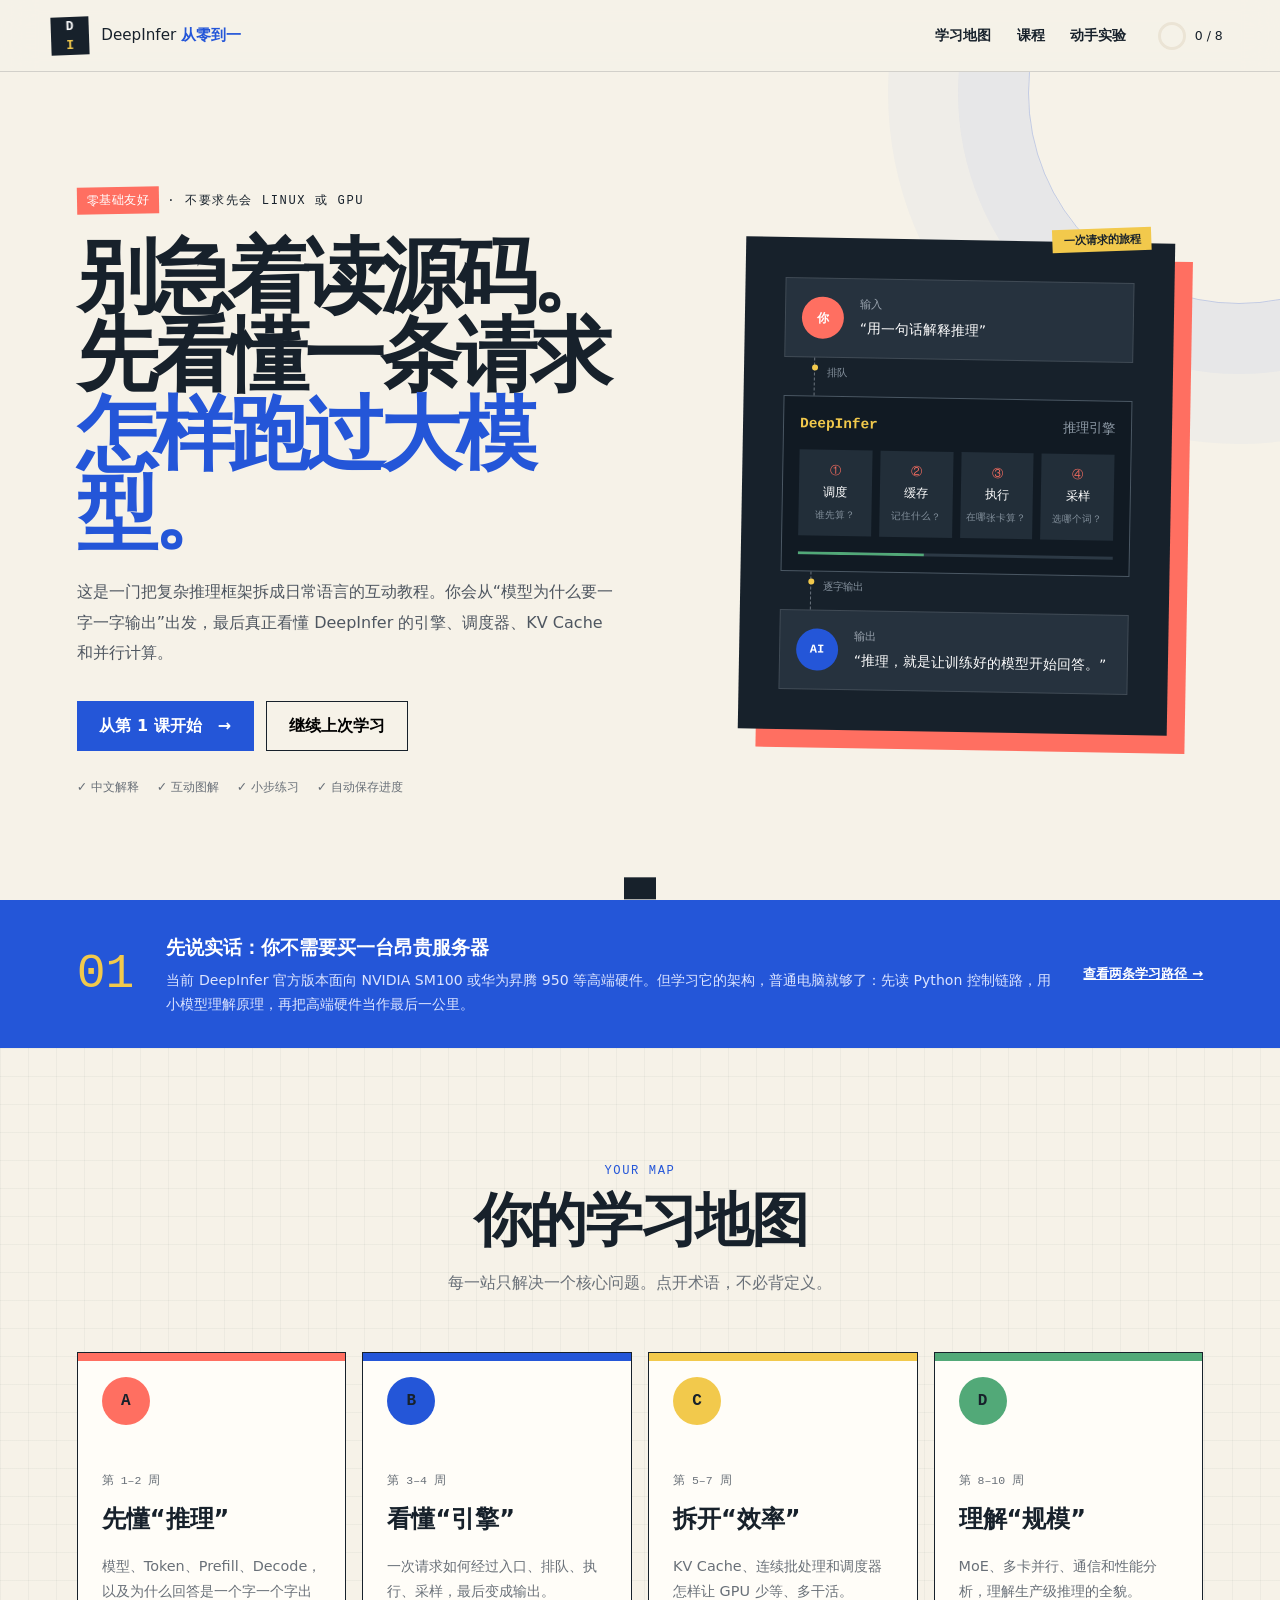
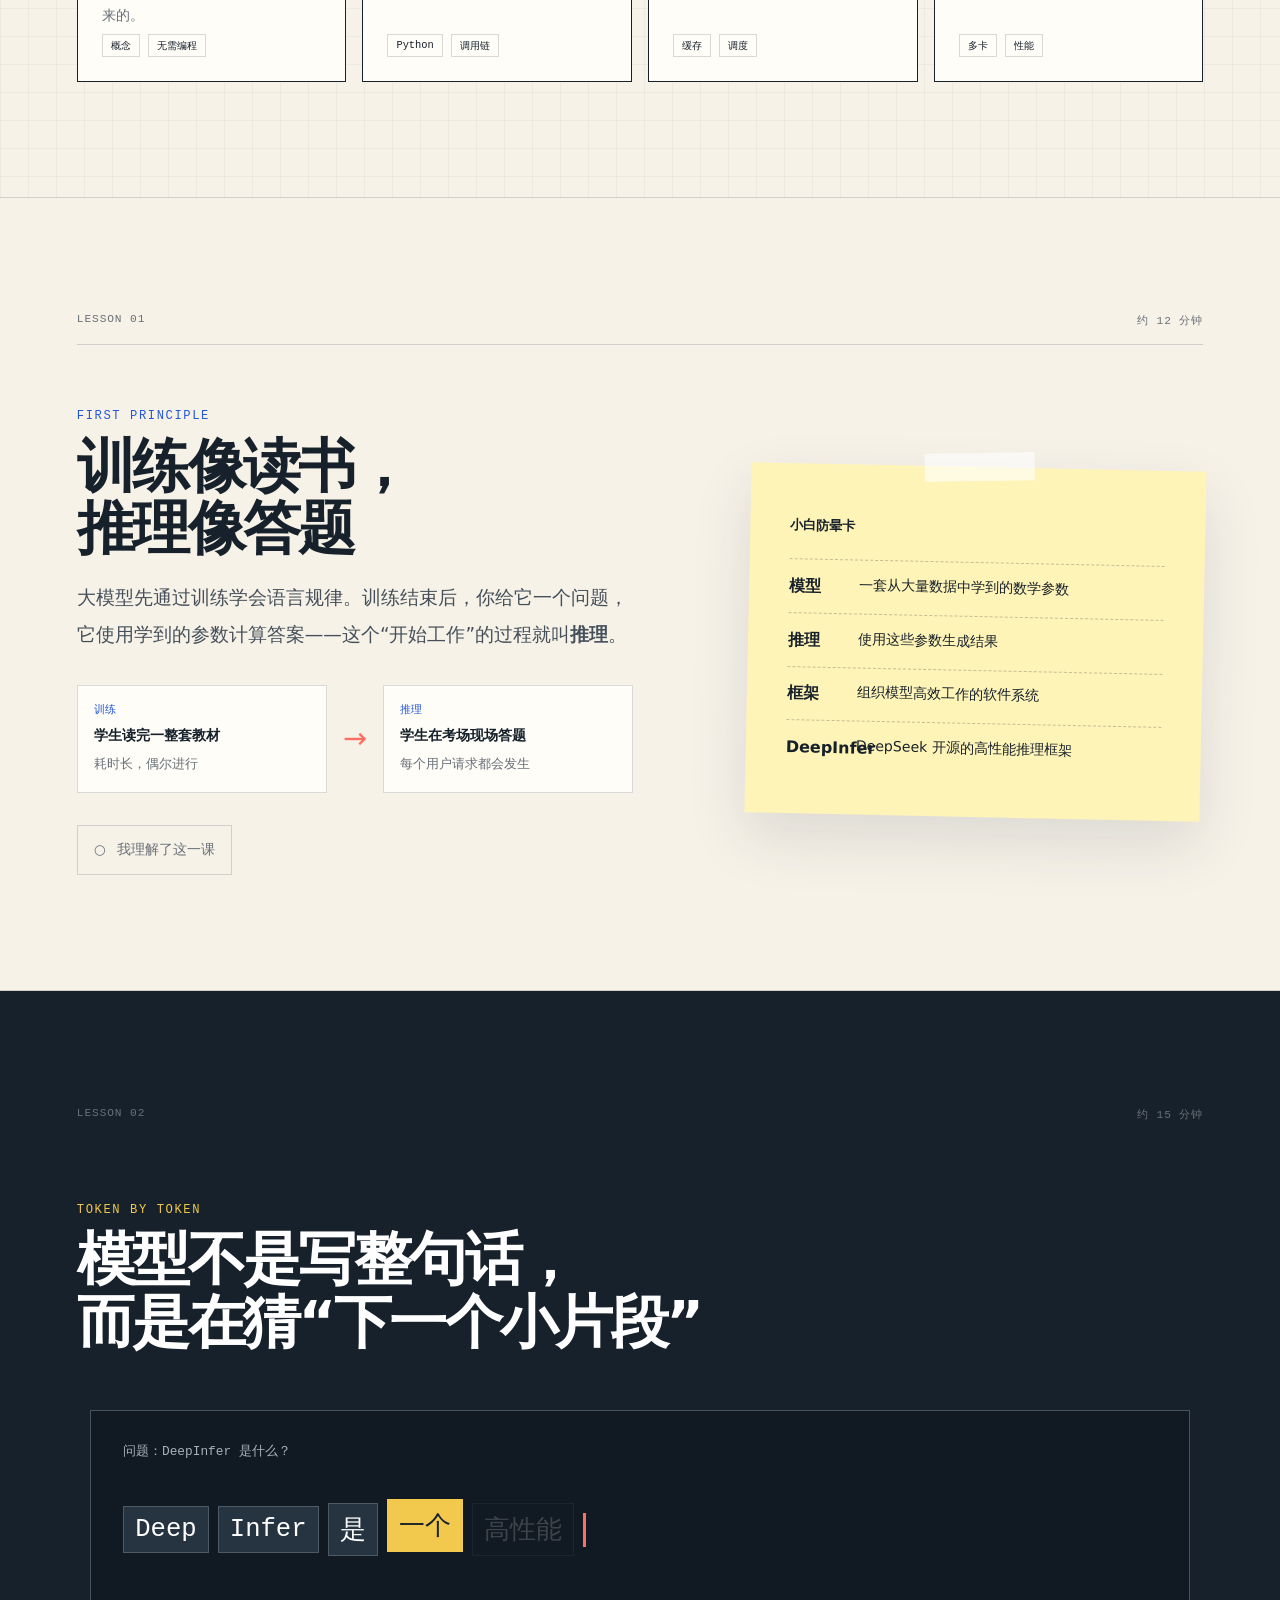
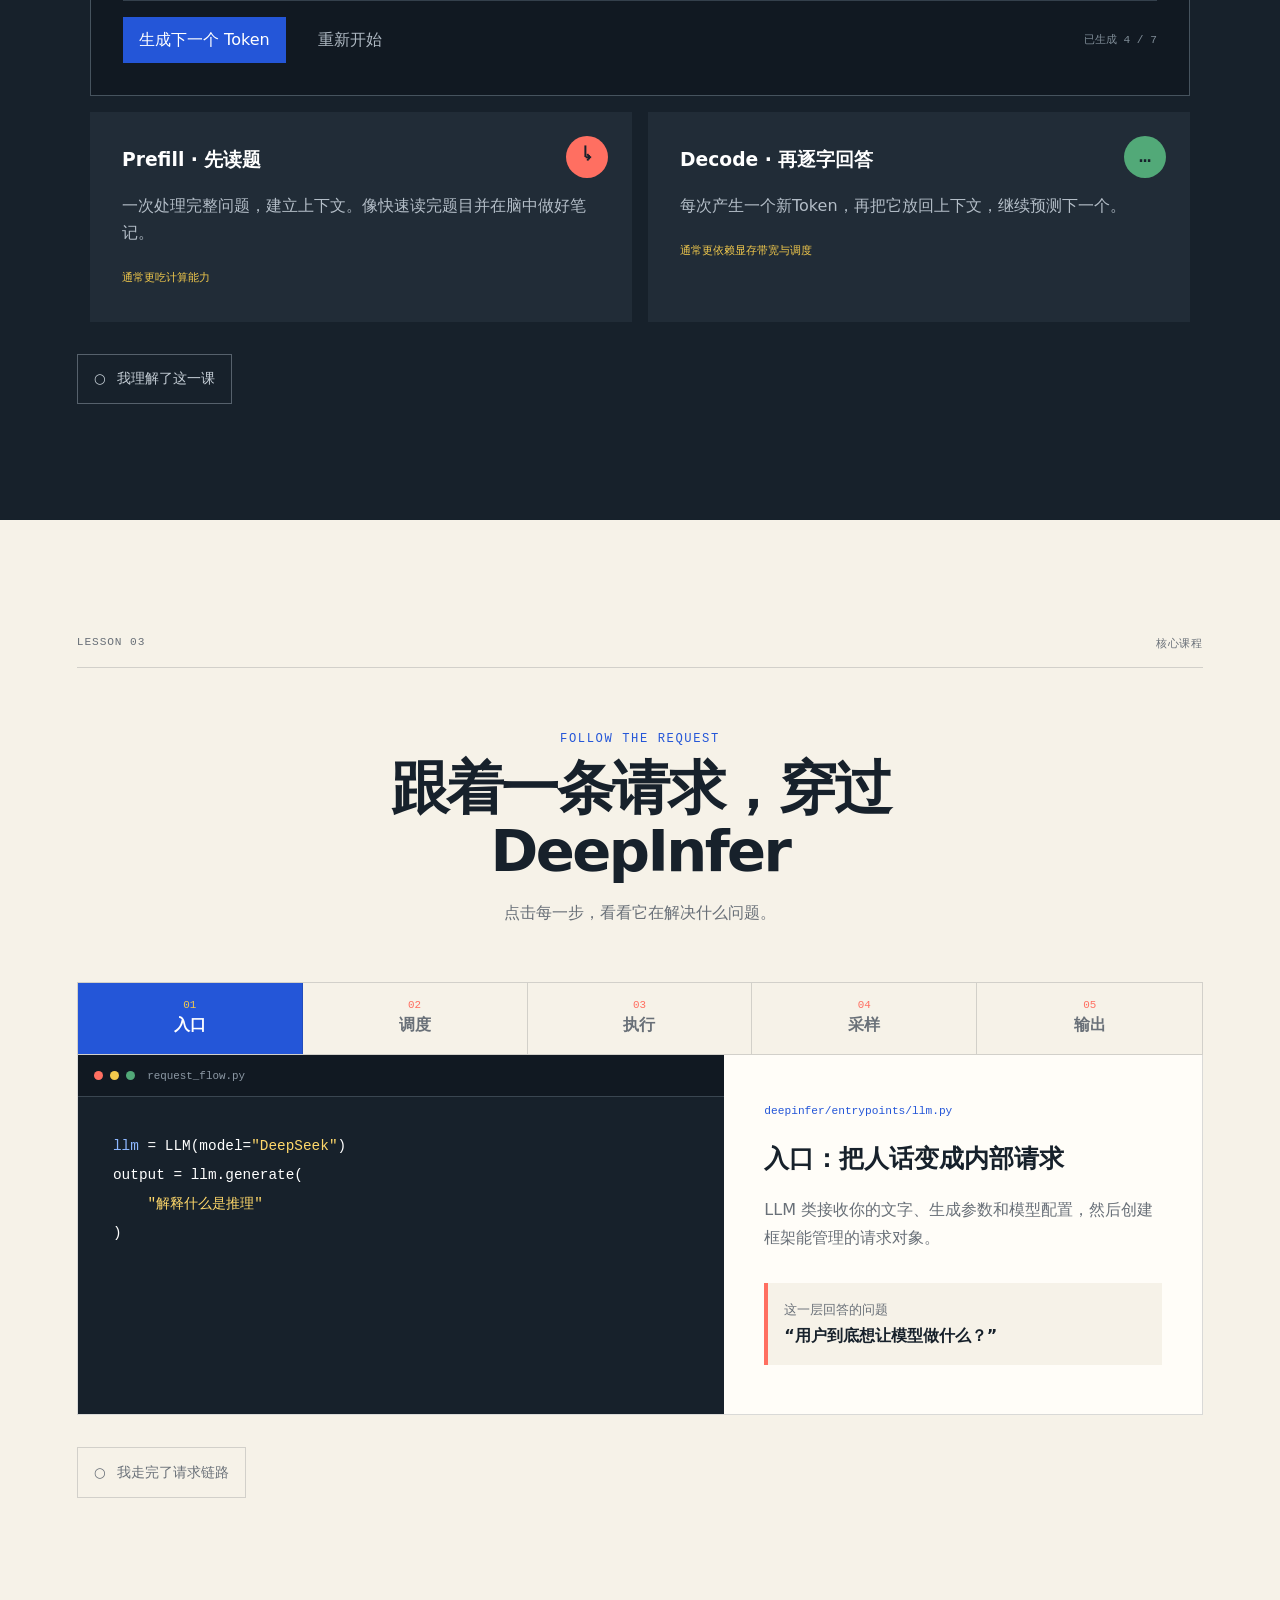
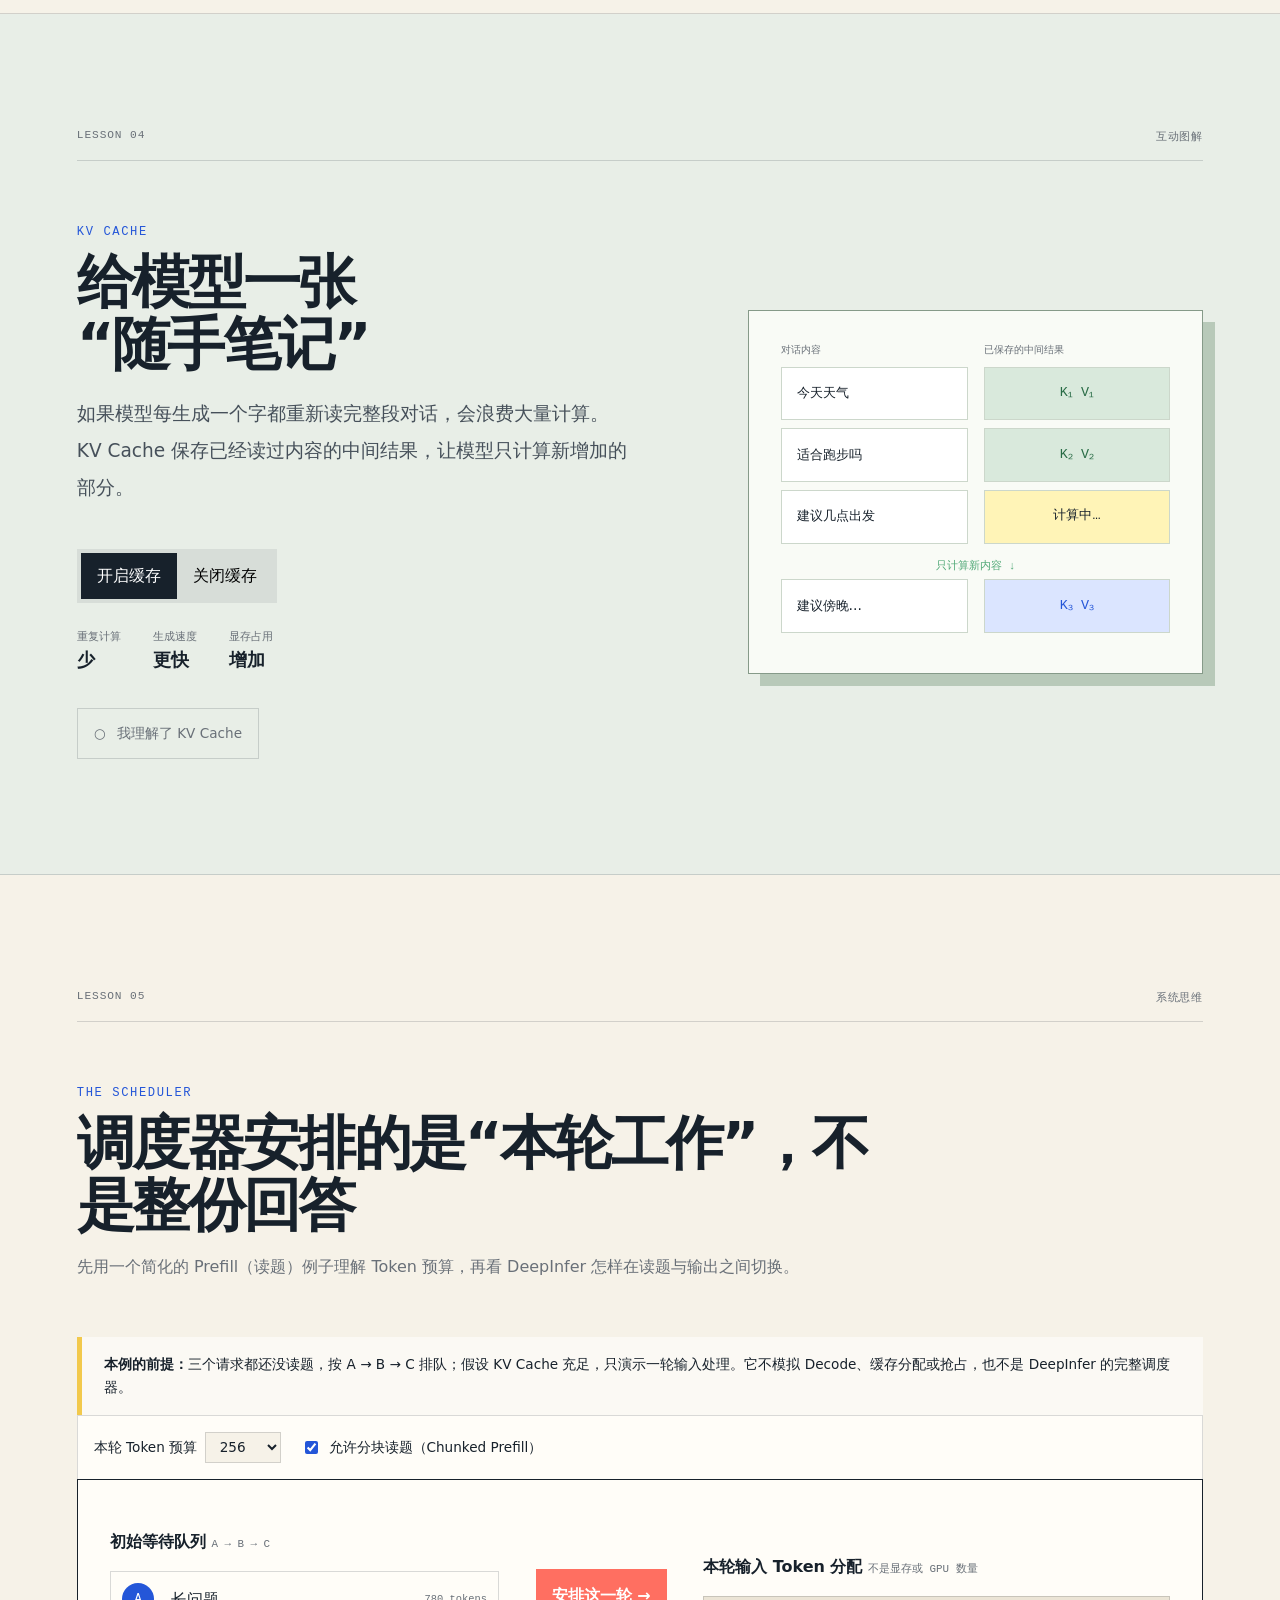
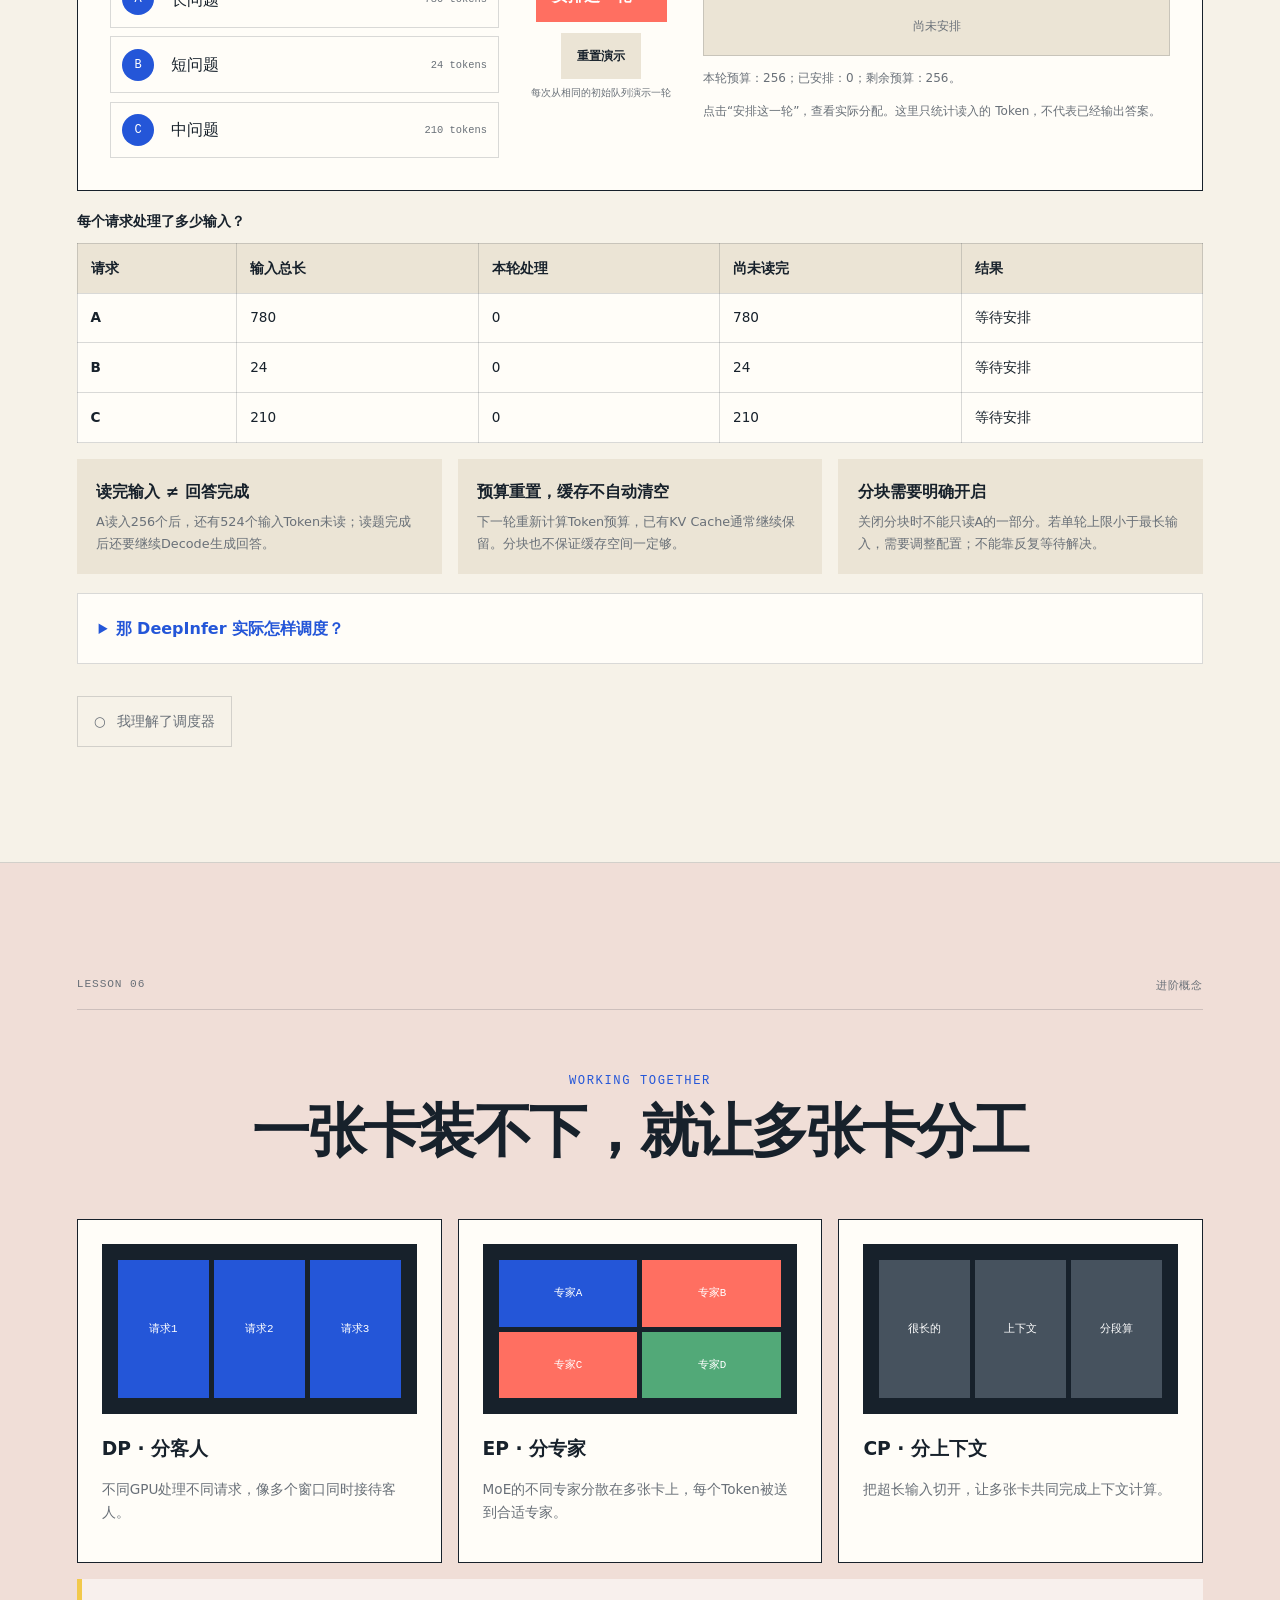
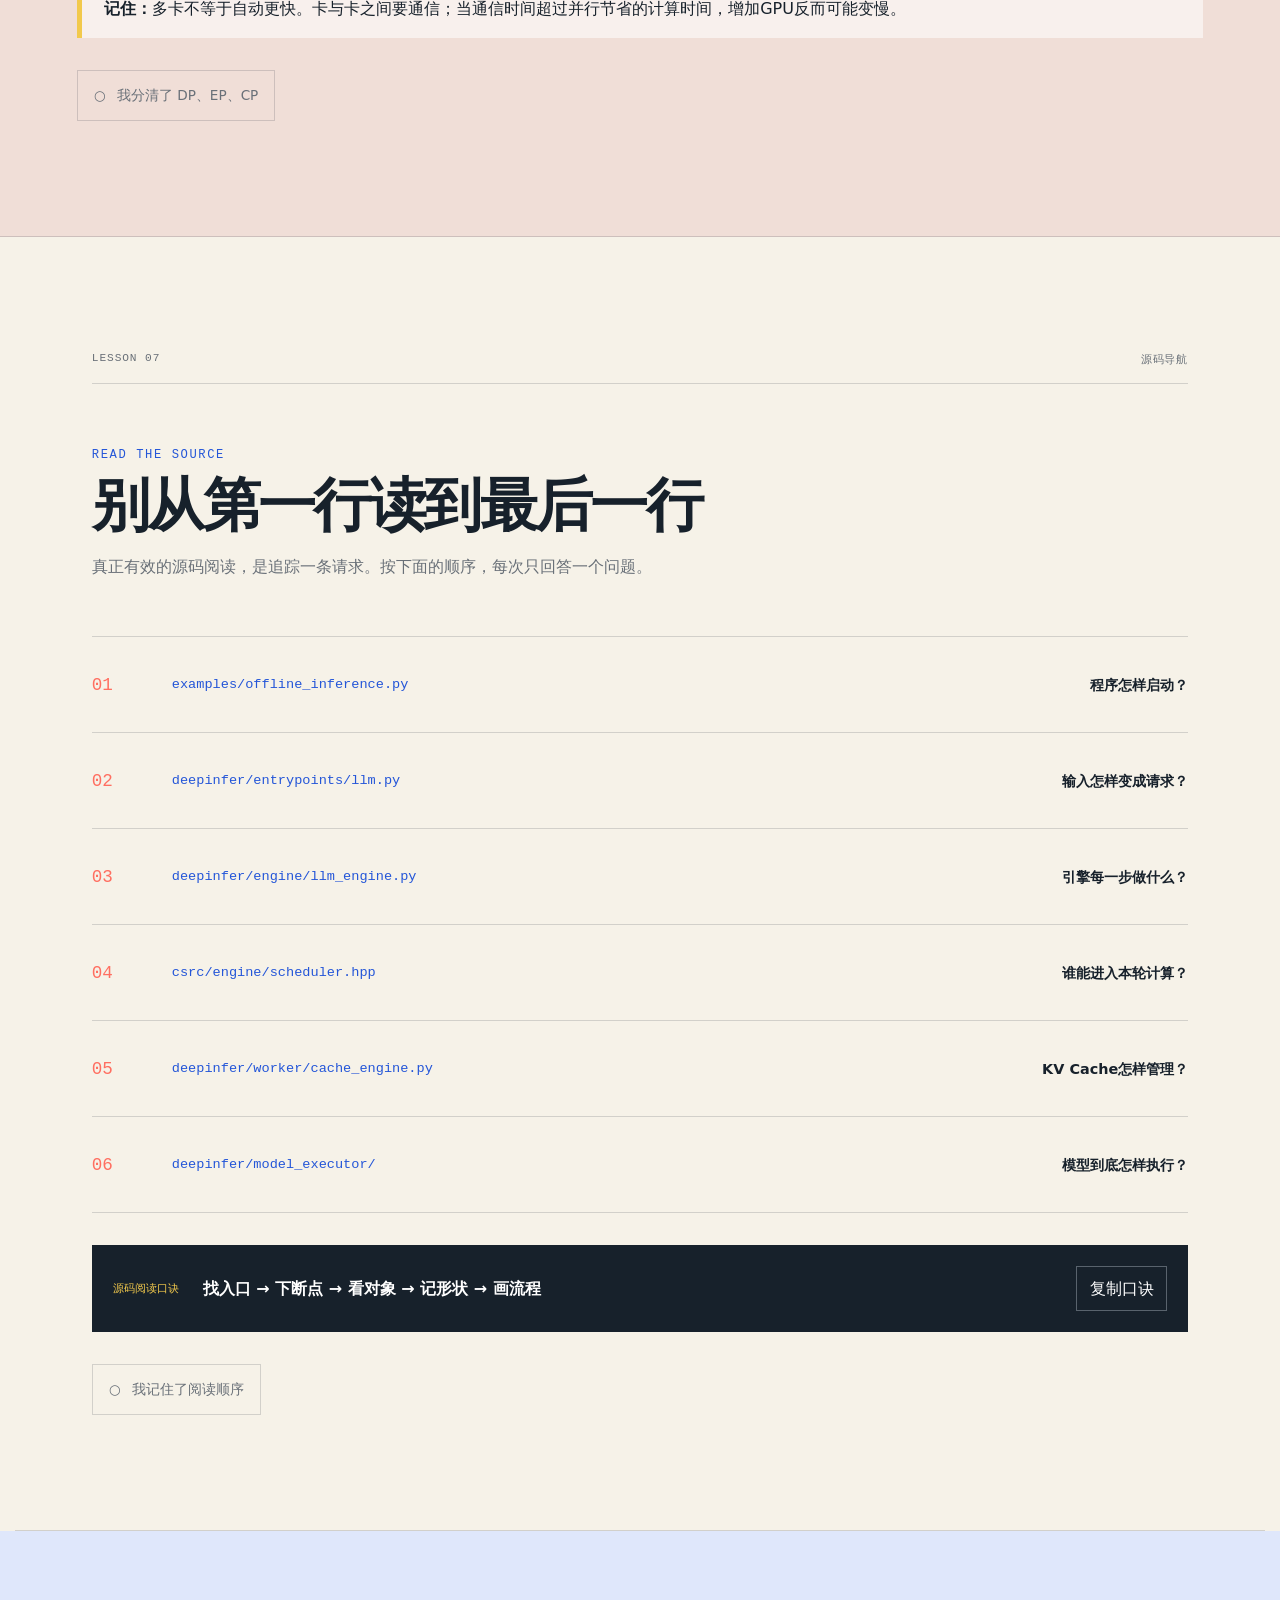
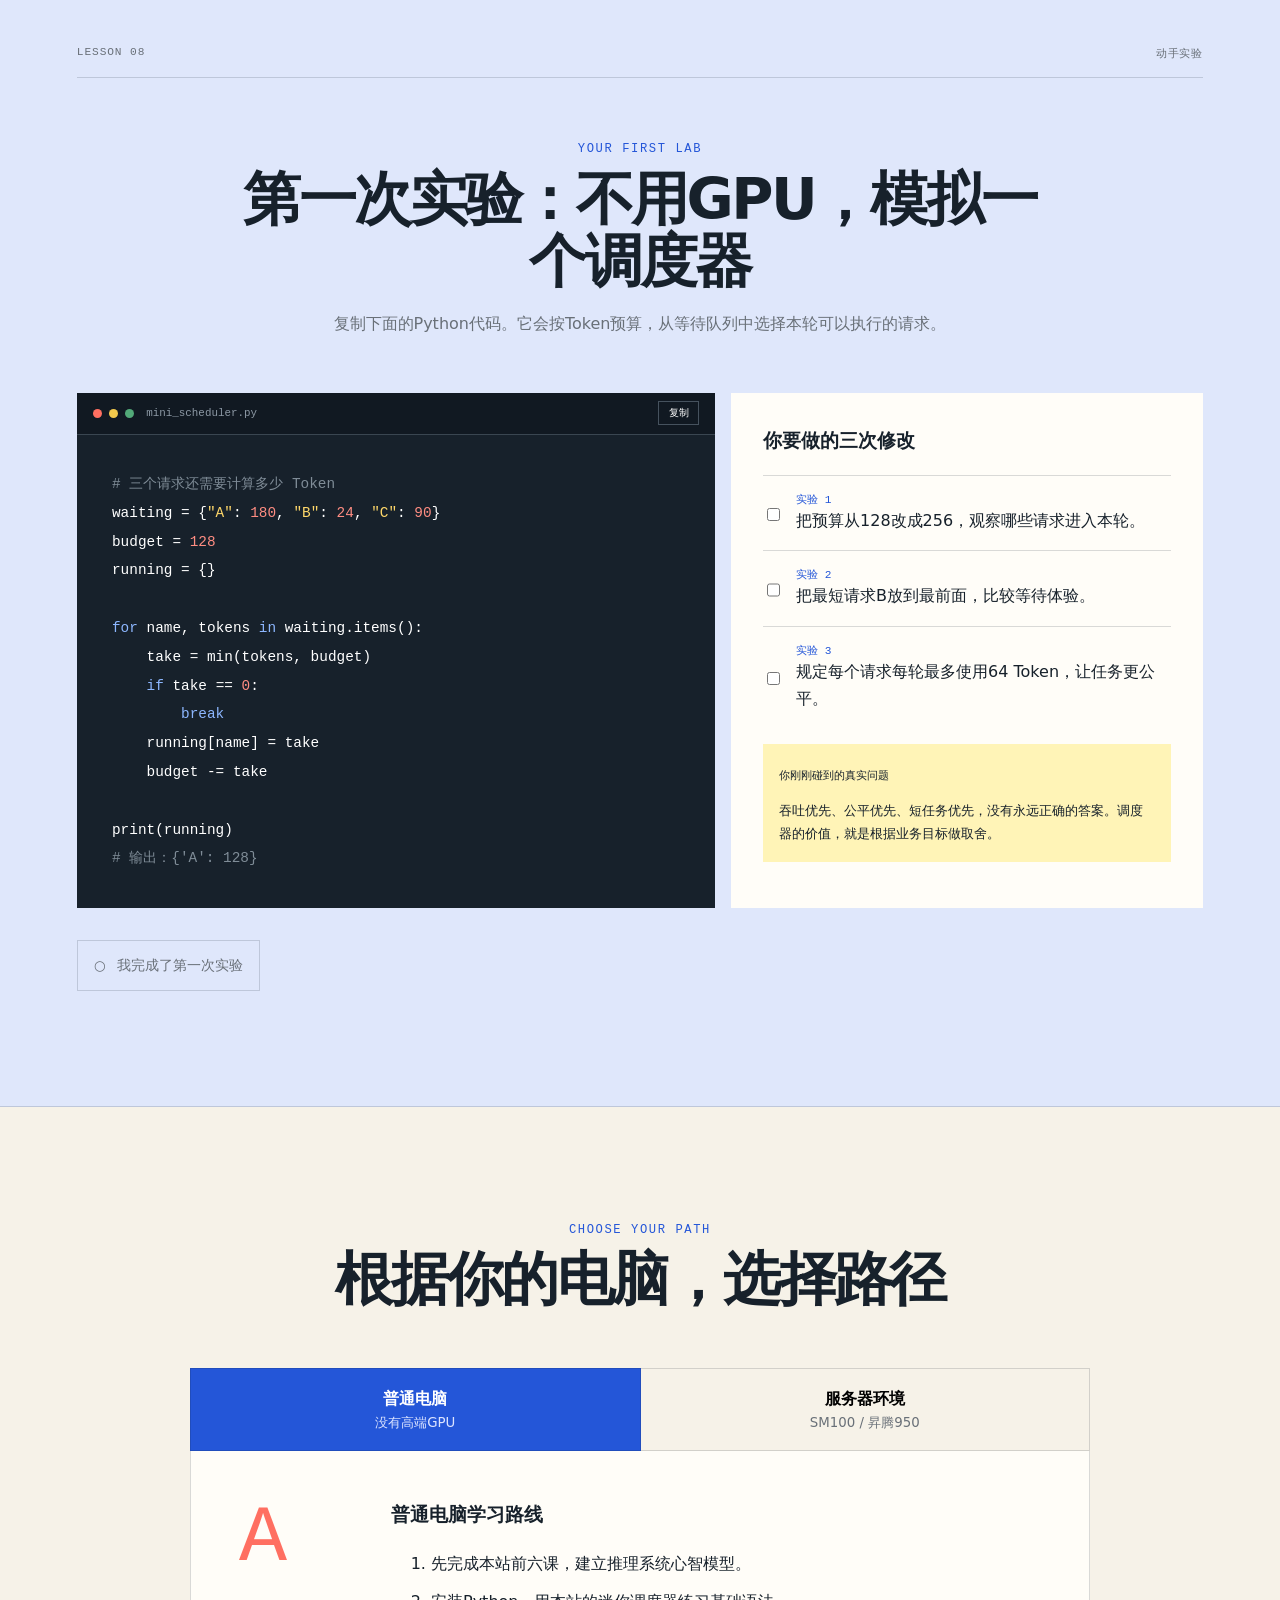
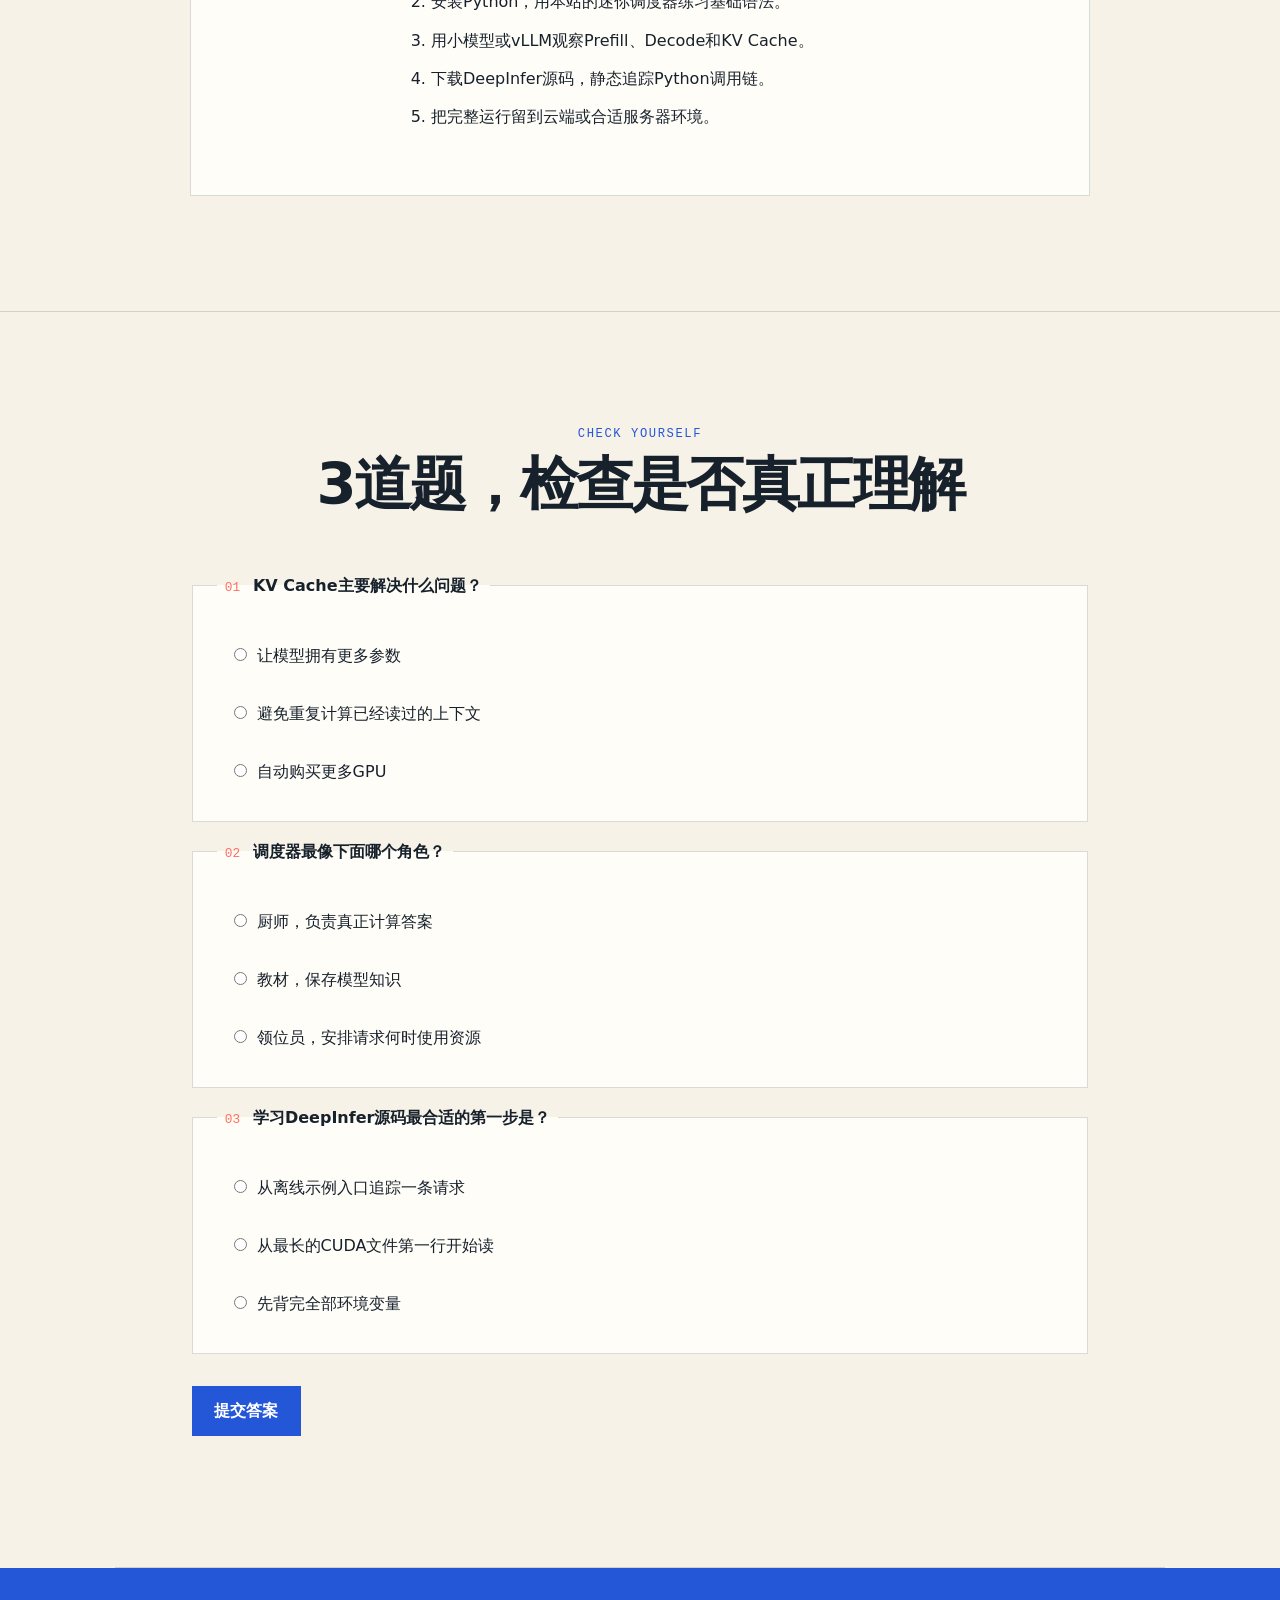
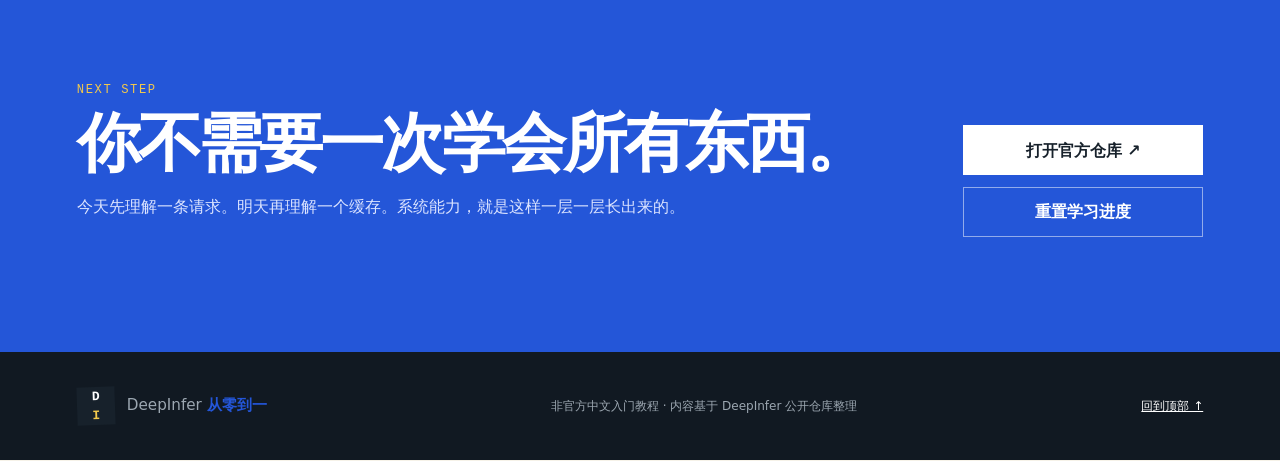
==== commit 869b7a52: "Clarify lesson 5 prefill budgets and scheduler scope" ====
--- a/index.html
+++ b/index.html
@@ -6,7 +6,7 @@
   <meta name="description" content="面向零基础学习者的 DeepInfer 中文互动教程：从 AI 推理、KV Cache 到源码阅读。" />
   <meta name="theme-color" content="#f6f2e8" />
   <title>DeepInfer 从零到一</title>
-  <link rel="stylesheet" href="./styles.css" />
+  <link rel="stylesheet" href="./styles.css?v=2" />
 </head>
 <body>
   <a class="skip-link" href="#main">跳到正文</a>
@@ -242,12 +242,17 @@
       <div class="lesson-meta"><span>LESSON 05</span><span>系统思维</span></div>
       <div class="section-heading left">
         <p class="kicker">THE SCHEDULER</p>
-        <h2>调度器，就是 GPU 的餐厅领位员</h2>
-        <p>它不负责“做菜”，但决定谁先入座、怎样拼桌，以及桌子不够时怎么办。</p>
+        <h2>调度器安排的是“本轮工作”，不是整份回答</h2>
+        <p>先用一个简化的 Prefill（读题）例子理解 Token 预算，再看 DeepInfer 怎样在读题与输出之间切换。</p>
+      </div>
+      <div class="warning-callout scheduler-assumptions"><strong>本例的前提：</strong>三个请求都还没读题，按 A → B → C 排队；假设 KV Cache 充足，只演示一轮输入处理。它不模拟 Decode、缓存分配或抢占，也不是 DeepInfer 的完整调度器。</div>
+      <div class="scheduler-controls">
+        <label>本轮 Token 预算 <select id="prefillBudget"><option value="256">256</option><option value="512">512</option><option value="1024">1024</option></select></label>
+        <label><input id="chunkedPrefill" type="checkbox" checked />允许分块读题（Chunked Prefill）</label>
       </div>
       <div class="scheduler-board">
         <div class="queue-zone">
-          <h3>等待队列 <small>waiting</small></h3>
+          <h3>初始等待队列 <small>A → B → C</small></h3>
           <div id="waitingQueue" class="request-queue">
             <div class="mini-request long"><b>A</b><span>长问题</span><small>780 tokens</small></div>
             <div class="mini-request short"><b>B</b><span>短问题</span><small>24 tokens</small></div>
@@ -256,19 +261,25 @@
         </div>
         <div class="schedule-action">
           <button id="scheduleButton" type="button">安排这一轮 <span>→</span></button>
-          <small>Token预算：256</small>
+          <button id="resetSchedule" class="reset-schedule" type="button">重置演示</button>
+          <small>每次从相同的初始队列演示一轮</small>
         </div>
         <div class="gpu-zone">
-          <h3>GPU 执行批次 <small>running</small></h3>
-          <div class="gpu-slots" id="gpuSlots"><div></div><div></div><div></div><div></div><div></div><div></div><div></div><div></div></div>
-          <p id="schedulerMessage">点击按钮，让调度器选择本轮任务。</p>
-        </div>
+          <h3>本轮输入 Token 分配 <small>不是显存或 GPU 数量</small></h3>
+          <div class="allocation-bar" id="allocationBar" role="img" aria-label="尚未安排，本轮预算全部可用"><span class="allocation-empty">尚未安排</span></div>
+          <p id="budgetSummary">本轮预算：256；已安排：0；剩余预算：256。</p>
+          <p id="schedulerMessage" aria-live="polite">点击“安排这一轮”，查看实际分配。这里只统计读入的 Token，不代表已经输出答案。</p>
+        </div>
+      </div>
+      <div class="scheduler-table-wrap">
+        <table class="scheduler-table"><caption>每个请求处理了多少输入？</caption><thead><tr><th scope="col">请求</th><th scope="col">输入总长</th><th scope="col">本轮处理</th><th scope="col">尚未读完</th><th scope="col">结果</th></tr></thead><tbody id="prefillResults"><tr><th scope="row">A</th><td>780</td><td>0</td><td>780</td><td>等待安排</td></tr><tr><th scope="row">B</th><td>24</td><td>0</td><td>24</td><td>等待安排</td></tr><tr><th scope="row">C</th><td>210</td><td>0</td><td>210</td><td>等待安排</td></tr></tbody></table>
       </div>
       <div class="scheduler-lessons">
-        <div><b>连续批处理</b><span>不必等整批请求全部结束，有空位就加入新请求。</span></div>
-        <div><b>Token预算</b><span>每轮总工作量有限，调度器要在吞吐和延迟间取舍。</span></div>
-        <div><b>抢占与排队</b><span>资源不足时，暂停部分请求或让它继续等待。</span></div>
-      </div>
+        <div><b>读完输入 ≠ 回答完成</b><span>A读入256个后，还有524个输入Token未读；读题完成后还要继续Decode生成回答。</span></div>
+        <div><b>预算重置，缓存不自动清空</b><span>下一轮重新计算Token预算，已有KV Cache通常继续保留。分块也不保证缓存空间一定够。</span></div>
+        <div><b>分块需要明确开启</b><span>关闭分块时不能只读A的一部分。若单轮上限小于最长输入，需要调整配置；不能靠反复等待解决。</span></div>
+      </div>
+      <details class="scheduler-real"><summary>那 DeepInfer 实际怎样调度？</summary><p>当前开源普通引擎（NORMAL）的一步选择 Prefill 或 Decode，多卡还需协调步骤类型。Prefill通常检查等待队列头部，在设定时机尝试接入新请求；重算请求可能插回队头。</p><p>Decode在资源充足时让多个请求同批推进；其选择代码按已输出Token数排序，从较少的一端考虑，缓存紧张时可从较多的一端抢占。它不知道谁马上能回答完。被抢占后，按配置与请求类型等待重算或结束，并非无代价恢复。</p><p>这是阶段切换与资源检查的组合，并非永远“短问题优先”。上述说明不等同于DeepSeek线上服务的全部策略。<a href="https://github.com/deepseek-ai/DeepInfer/blob/main/csrc/engine/scheduler.hpp" target="_blank" rel="noreferrer">查看公开调度源码 ↗</a></p></details>
       <button class="complete-button" data-lesson="lesson-5" type="button"><span>○</span> 我理解了调度器</button>
     </section>
 
@@ -450,6 +461,7 @@
   </div>
 
   <div class="toast" id="toast" role="status" aria-live="polite"></div>
-  <script src="./script.js"></script>
+  <script src="./scheduler-demo.js?v=2"></script>
+  <script src="./script.js?v=2"></script>
 </body>
 </html>
--- a/styles.css
+++ b/styles.css
@@ -246,7 +246,6 @@
 .mini-request { display: grid; grid-template-columns: 38px 1fr auto; gap: .7rem; align-items: center; padding: .7rem; border: 1px solid var(--line); transition: opacity .3s, transform .3s; }
 .mini-request b { display: grid; place-items: center; width: 32px; height: 32px; border-radius: 50%; color: white; background: var(--blue); font: .75rem var(--mono); }
 .mini-request small { color: var(--muted); font: .65rem var(--mono); }
-.mini-request.scheduled { opacity: .25; transform: translateX(20px); }
 .schedule-action { text-align: center; }
 .schedule-action button { border: 0; padding: .8rem 1rem; color: white; background: var(--coral); cursor: pointer; font-weight: 700; }
 .schedule-action small { display: block; margin-top: .5rem; color: var(--muted); font: .6rem var(--mono); }
@@ -259,6 +258,26 @@
 .scheduler-lessons b, .scheduler-lessons span { display: block; }
 .scheduler-lessons b { margin-bottom: .4rem; }
 .scheduler-lessons span { color: var(--muted); font-size: .8rem; }
+.scheduler-assumptions { margin: 0 0 1.2rem; font-size: .85rem; }
+.scheduler-controls { display: flex; flex-wrap: wrap; align-items: center; gap: 1.2rem; padding: 1rem; border: 1px solid var(--line); border-bottom: 0; background: var(--white); }
+.scheduler-controls label { display: flex; flex-wrap: wrap; align-items: center; gap: .5rem; font-size: .85rem; }
+.scheduler-controls select { padding: .35rem .6rem; color: var(--ink); background: var(--paper); border: 1px solid var(--line); font: inherit; }
+.scheduler-controls input { accent-color: var(--blue); }
+.schedule-action button.reset-schedule { display: block; margin: .7rem auto 0; background: var(--paper-deep); color: var(--ink); font-size: .75rem; }
+.allocation-bar { display: flex; min-height: 60px; width: 100%; background: var(--paper-deep); border: 1px solid var(--line); }
+.allocation-bar span { display: flex; align-items: center; justify-content: center; min-width: 0; overflow: hidden; white-space: nowrap; font: .72rem var(--mono); }
+.allocation-a { background: var(--blue); color: white; }
+.allocation-b { background: var(--coral); color: var(--ink); }
+.allocation-c { background: var(--green); color: white; }
+.allocation-empty { flex: 1; color: var(--muted); }
+.scheduler-table-wrap { overflow-x: auto; margin-top: 1.2rem; }
+.scheduler-table { width: 100%; min-width: 540px; border-collapse: collapse; text-align: left; background: var(--white); font-size: .85rem; }
+.scheduler-table caption { text-align: left; font-weight: 700; margin-bottom: .6rem; }
+.scheduler-table th, .scheduler-table td { padding: .8rem; border: 1px solid var(--line); }
+.scheduler-table thead { background: var(--paper-deep); }
+.scheduler-real { padding: 1.3rem; margin-top: 1.2rem; border: 1px solid var(--line); background: var(--white); }
+.scheduler-real summary { cursor: pointer; font-weight: 700; color: var(--blue); }
+.scheduler-real p { font-size: .85rem; color: #46505a; }
 
 .parallel-section { max-width: none; background: #f0ded7; }
 .parallel-cards { display: grid; grid-template-columns: repeat(3, 1fr); gap: 1rem; max-width: 1200px; margin: auto; }
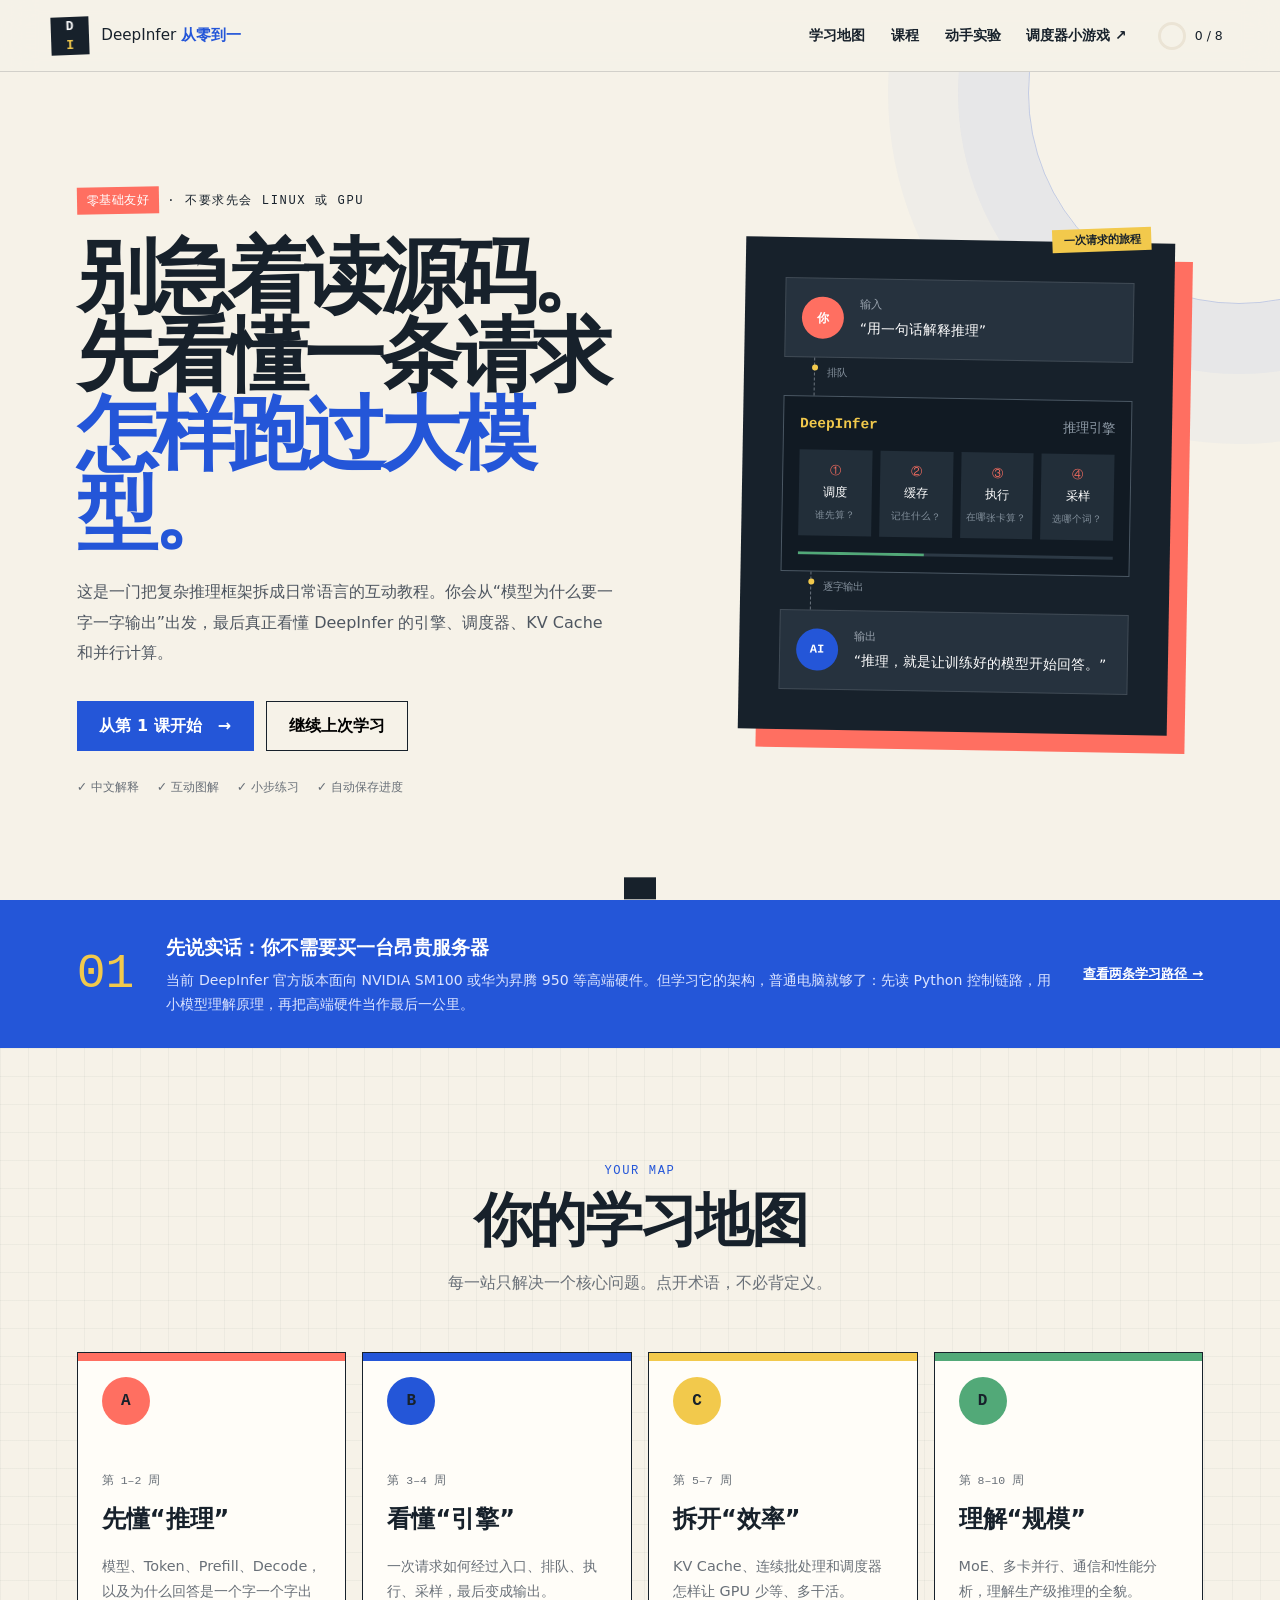
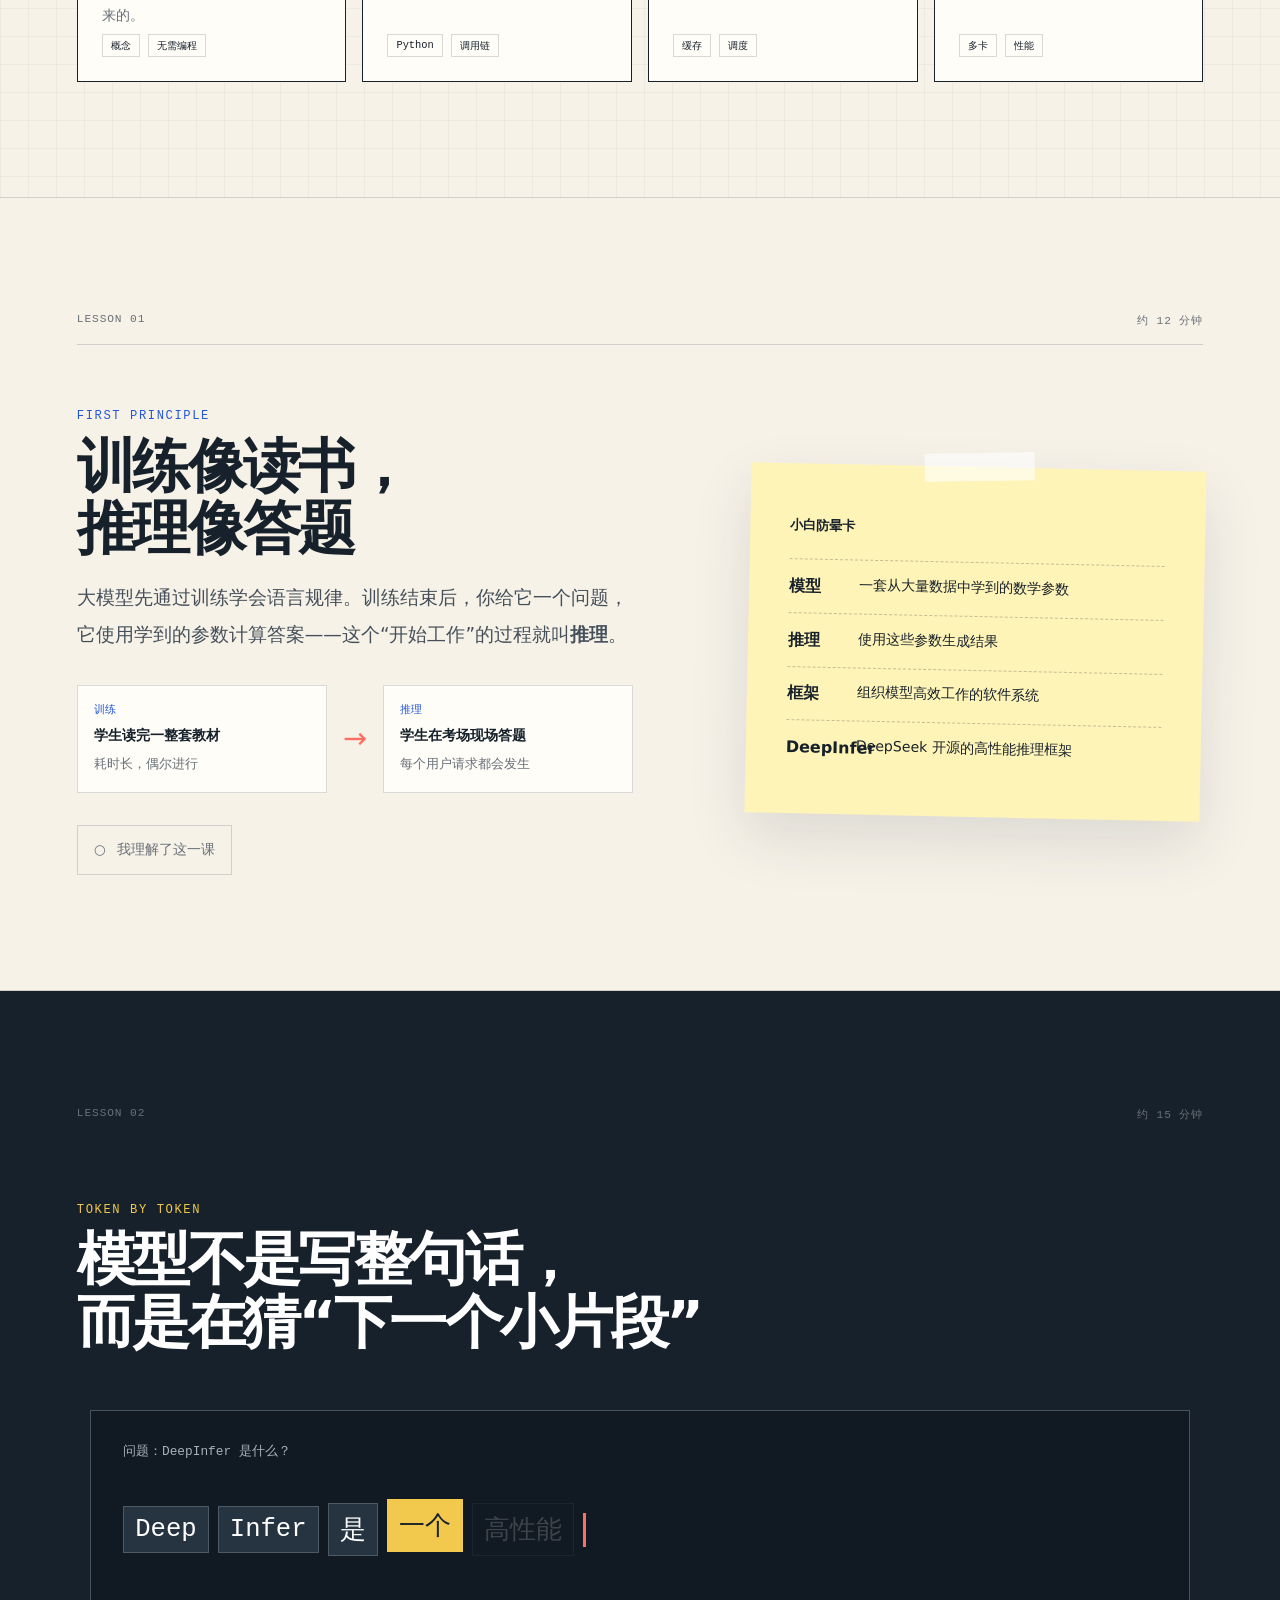
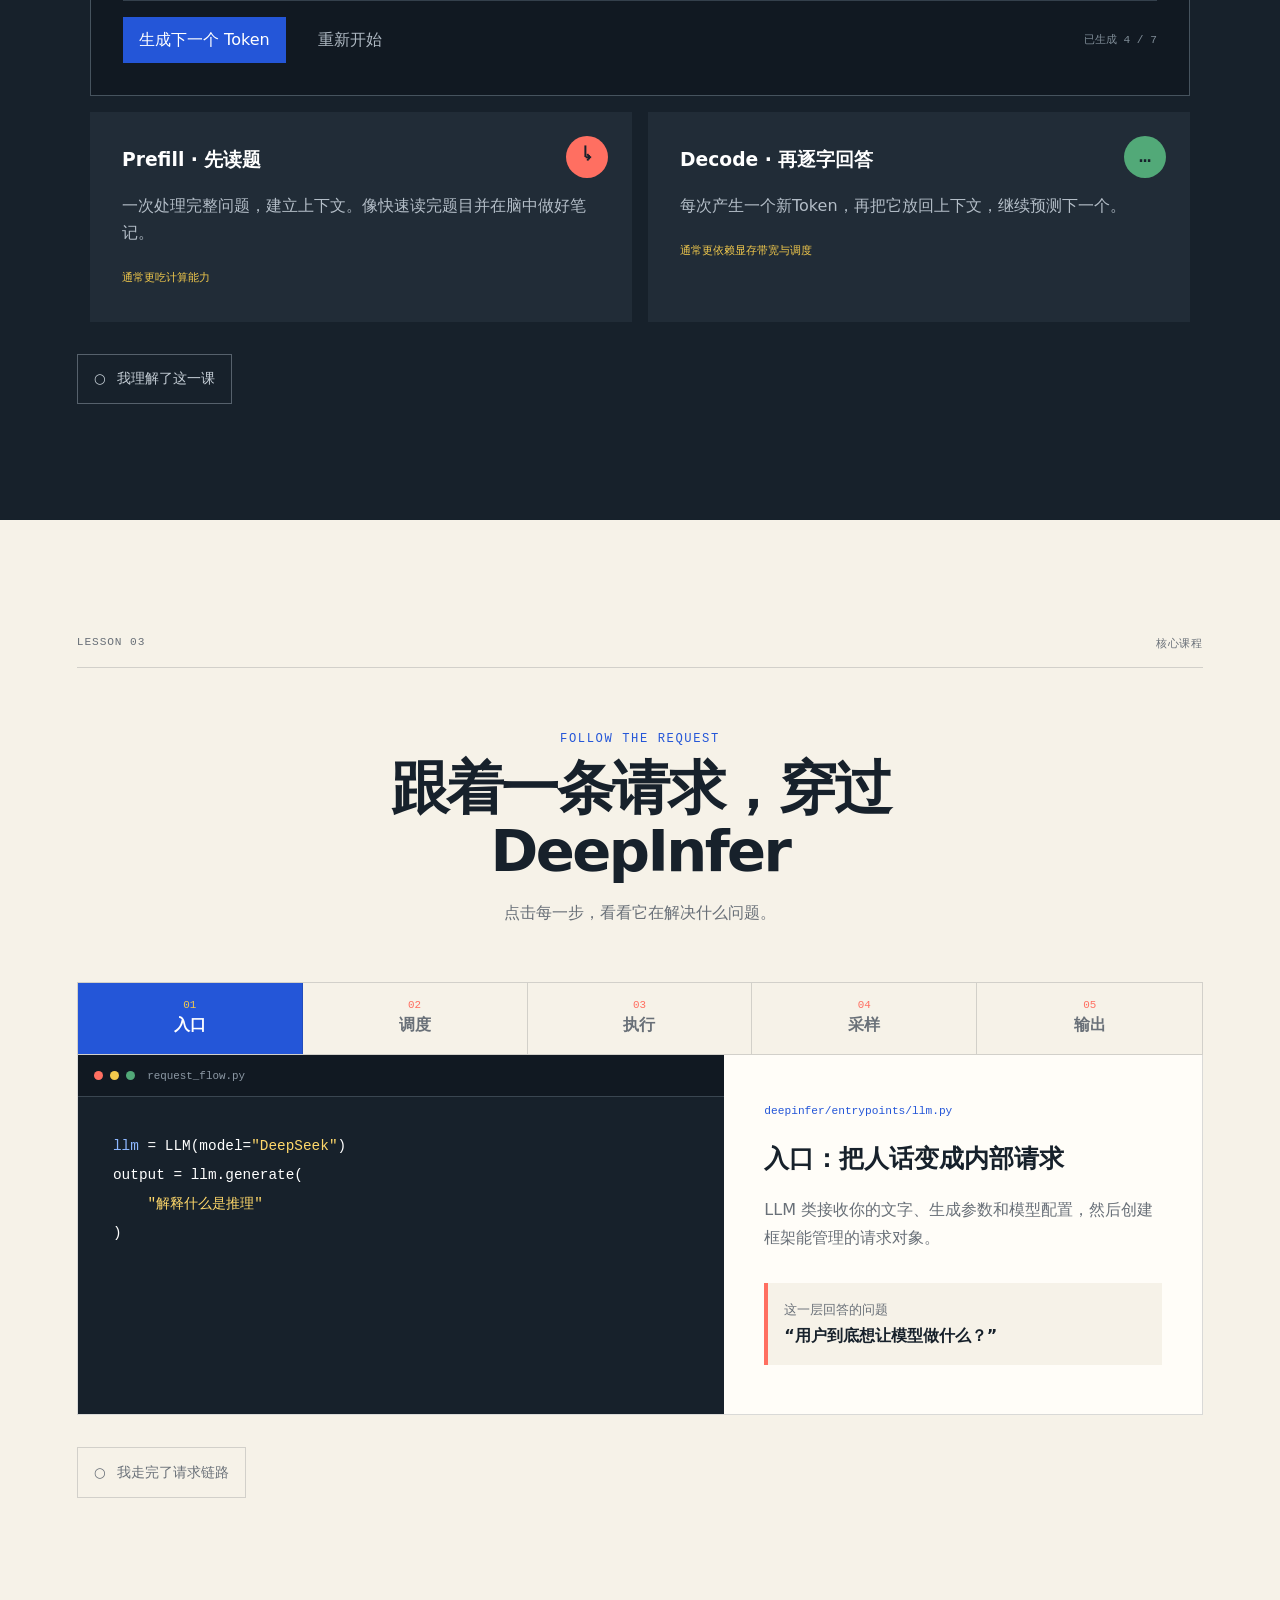
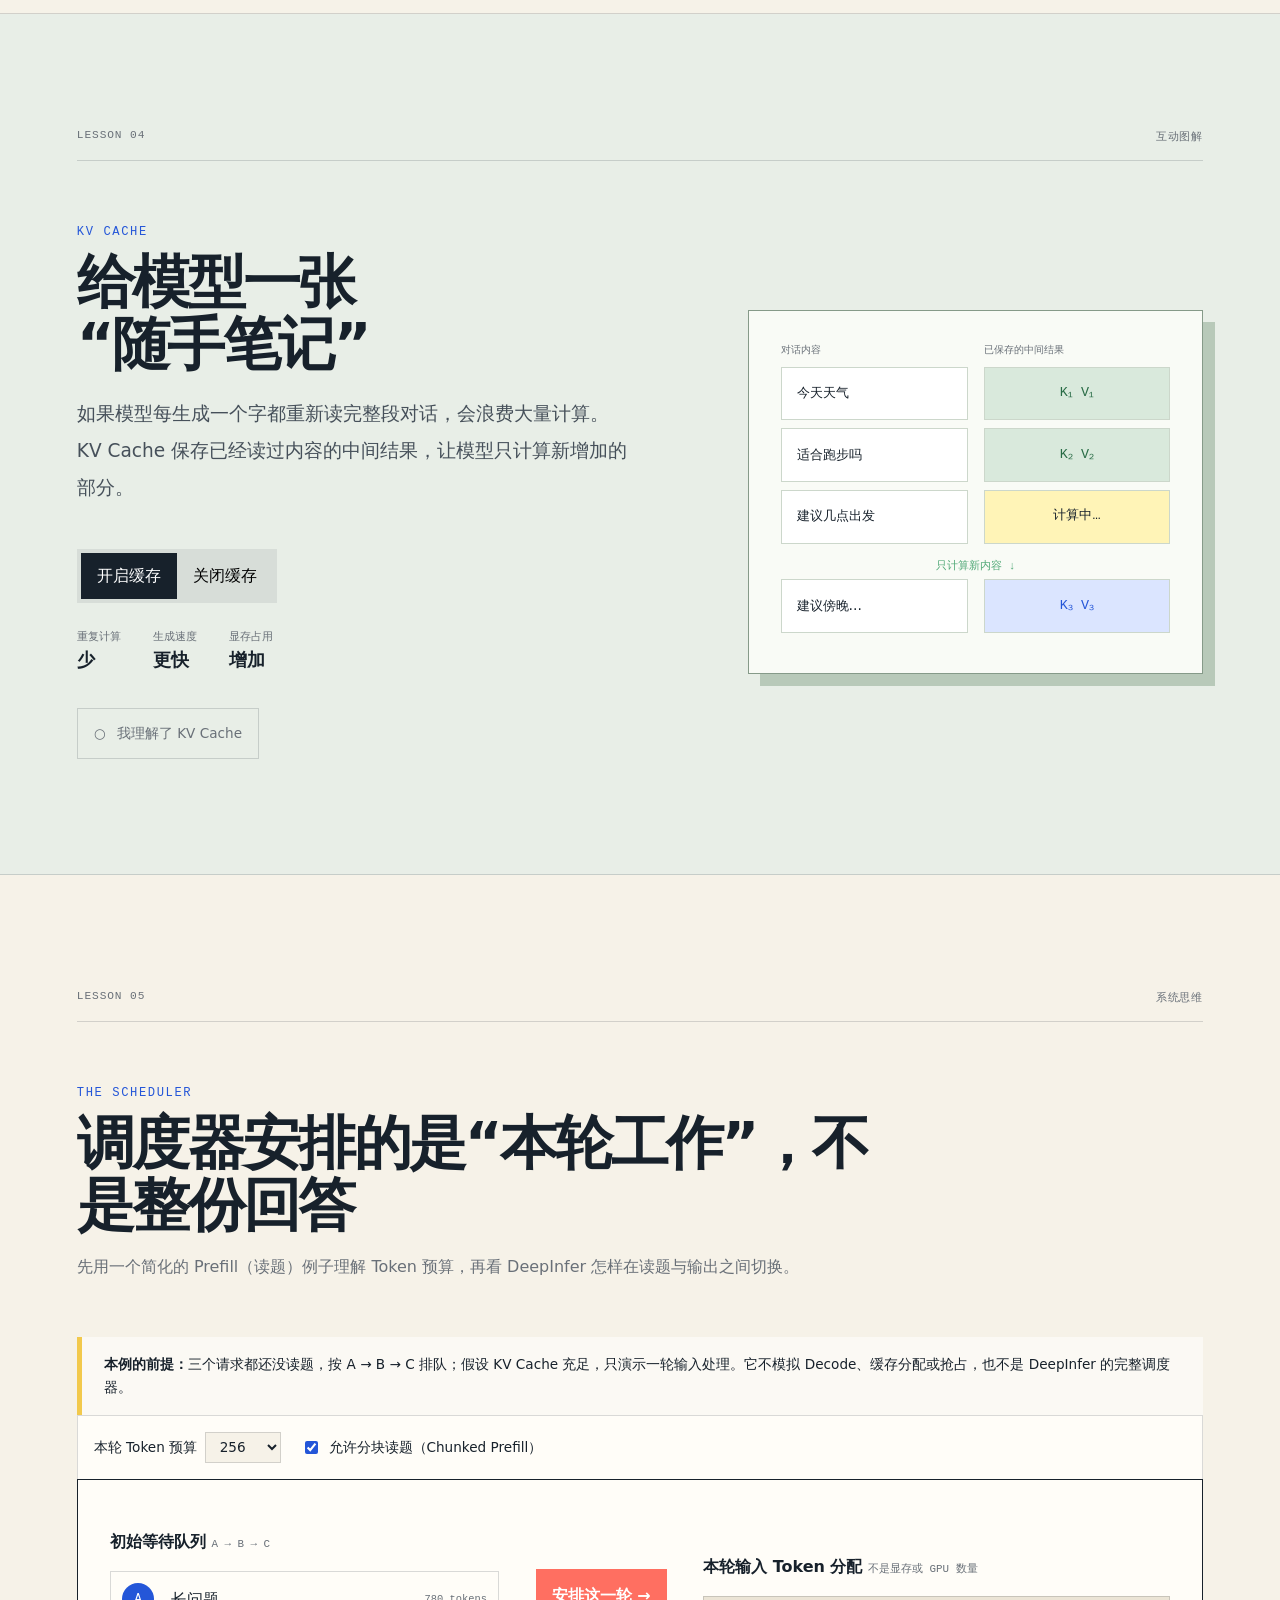
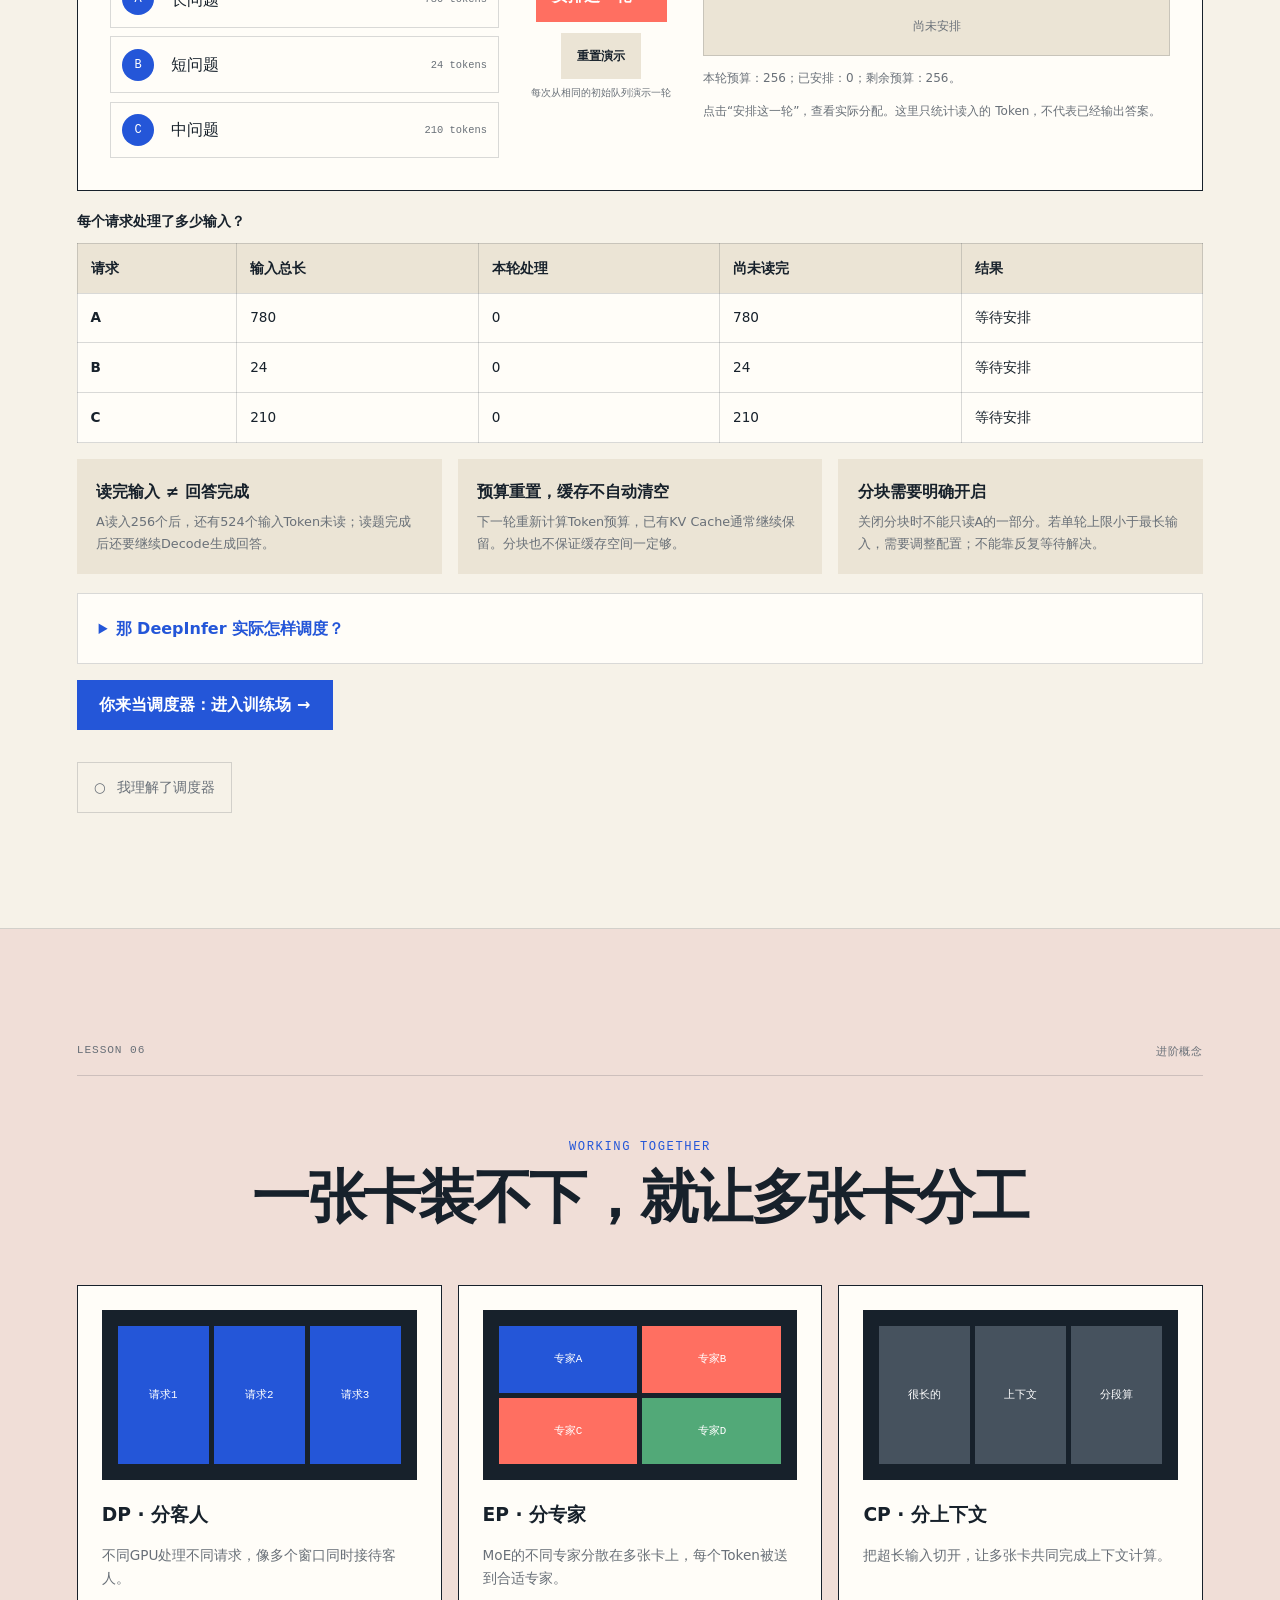
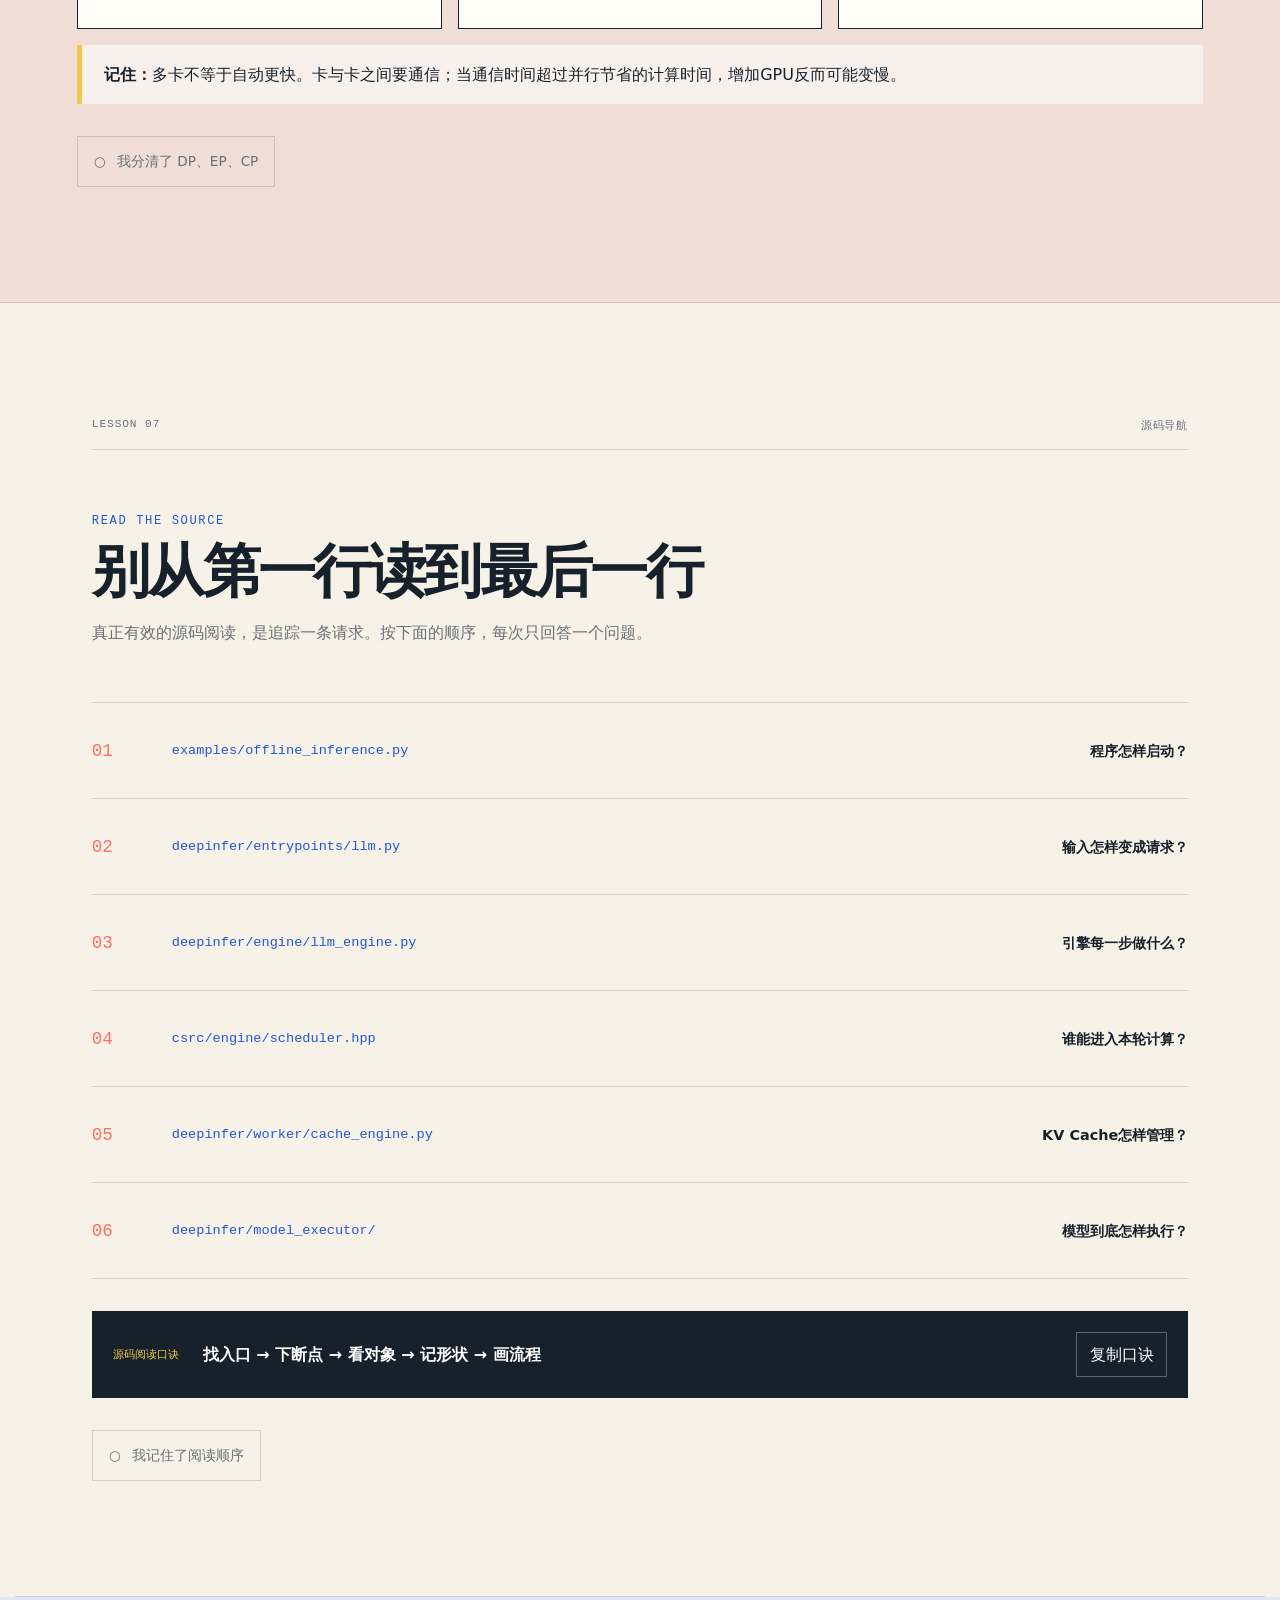
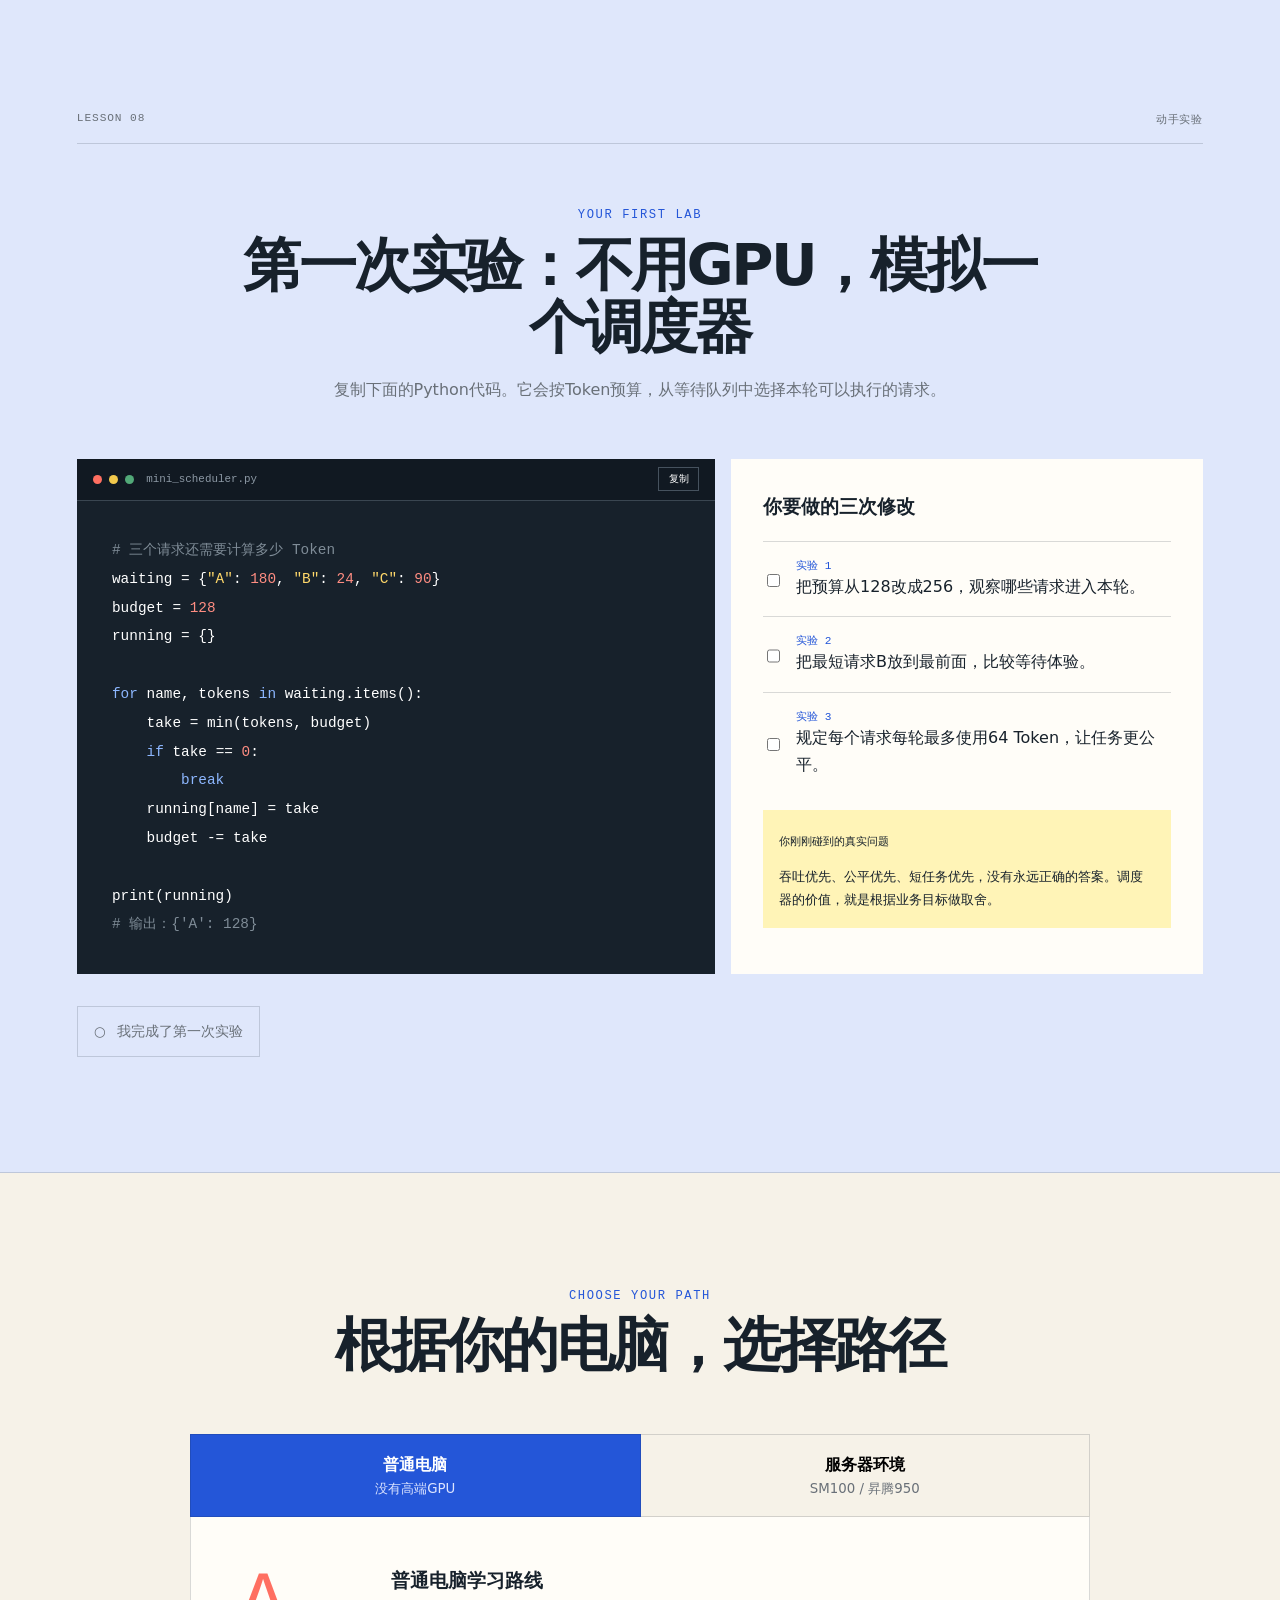
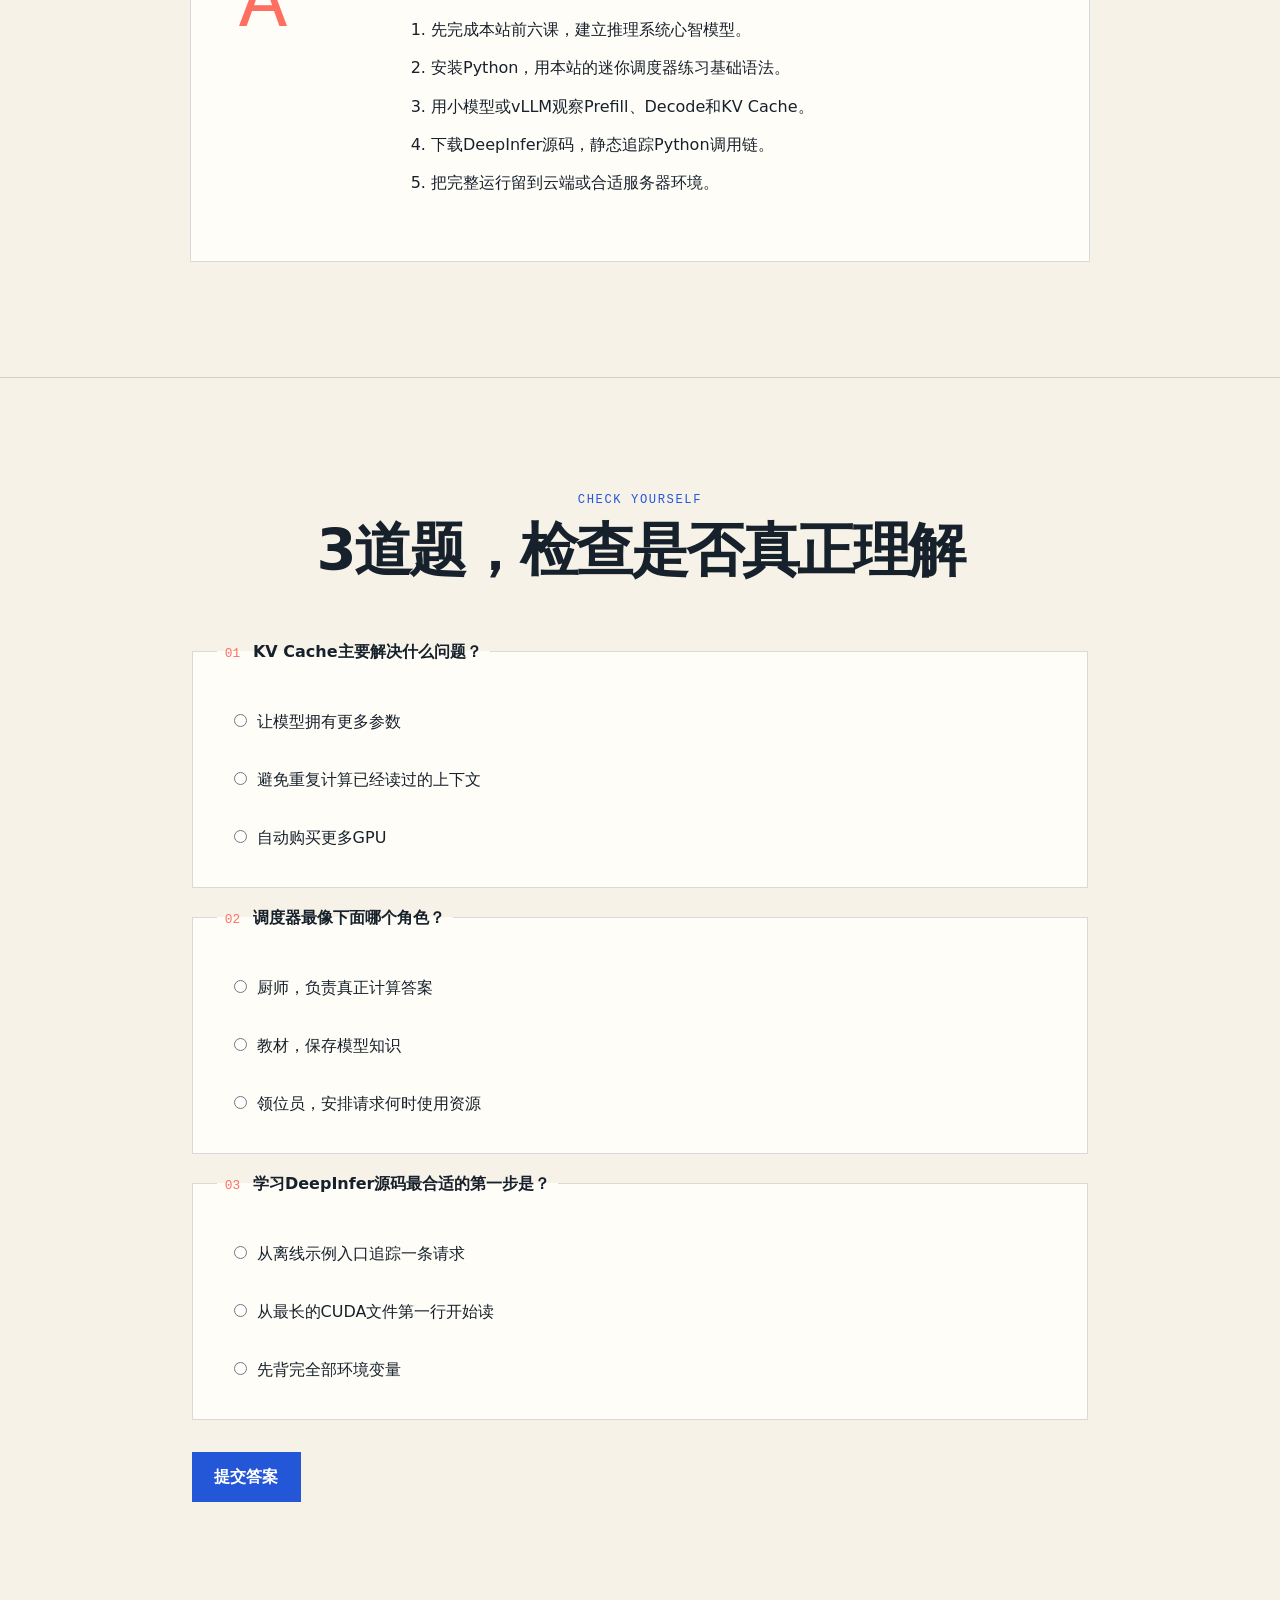
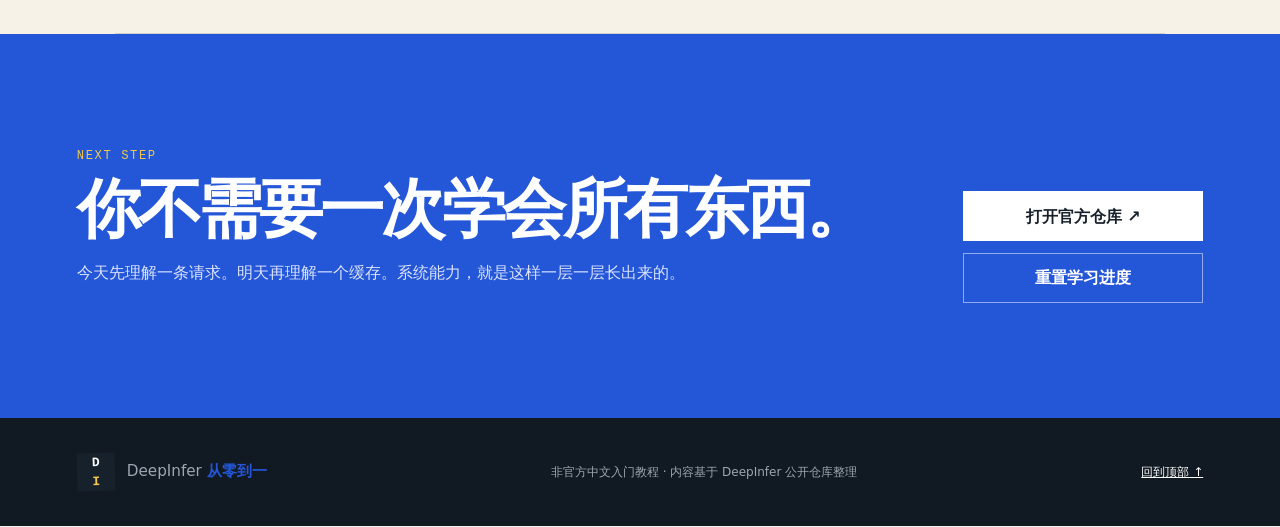
==== commit c70fb836: "Add interactive scheduler training game with cache budgets and offloading" ====
--- a/index.html
+++ b/index.html
@@ -20,6 +20,7 @@
       <a href="#map">学习地图</a>
       <a href="#lessons">课程</a>
       <a href="#lab">动手实验</a>
+      <a href="./game.html">调度器小游戏 ↗</a>
       <button class="progress-button" id="progressButton" type="button" aria-label="查看学习进度">
         <span class="progress-ring" aria-hidden="true"><span id="progressRing"></span></span>
         <span id="progressText">0 / 8</span>
@@ -280,6 +281,7 @@
         <div><b>分块需要明确开启</b><span>关闭分块时不能只读A的一部分。若单轮上限小于最长输入，需要调整配置；不能靠反复等待解决。</span></div>
       </div>
       <details class="scheduler-real"><summary>那 DeepInfer 实际怎样调度？</summary><p>当前开源普通引擎（NORMAL）的一步选择 Prefill 或 Decode，多卡还需协调步骤类型。Prefill通常检查等待队列头部，在设定时机尝试接入新请求；重算请求可能插回队头。</p><p>Decode在资源充足时让多个请求同批推进；其选择代码按已输出Token数排序，从较少的一端考虑，缓存紧张时可从较多的一端抢占。它不知道谁马上能回答完。被抢占后，按配置与请求类型等待重算或结束，并非无代价恢复。</p><p>这是阶段切换与资源检查的组合，并非永远“短问题优先”。上述说明不等同于DeepSeek线上服务的全部策略。<a href="https://github.com/deepseek-ai/DeepInfer/blob/main/csrc/engine/scheduler.hpp" target="_blank" rel="noreferrer">查看公开调度源码 ↗</a></p></details>
+      <p><a class="button primary" href="./game.html">你来当调度器：进入训练场 →</a></p>
       <button class="complete-button" data-lesson="lesson-5" type="button"><span>○</span> 我理解了调度器</button>
     </section>
 
